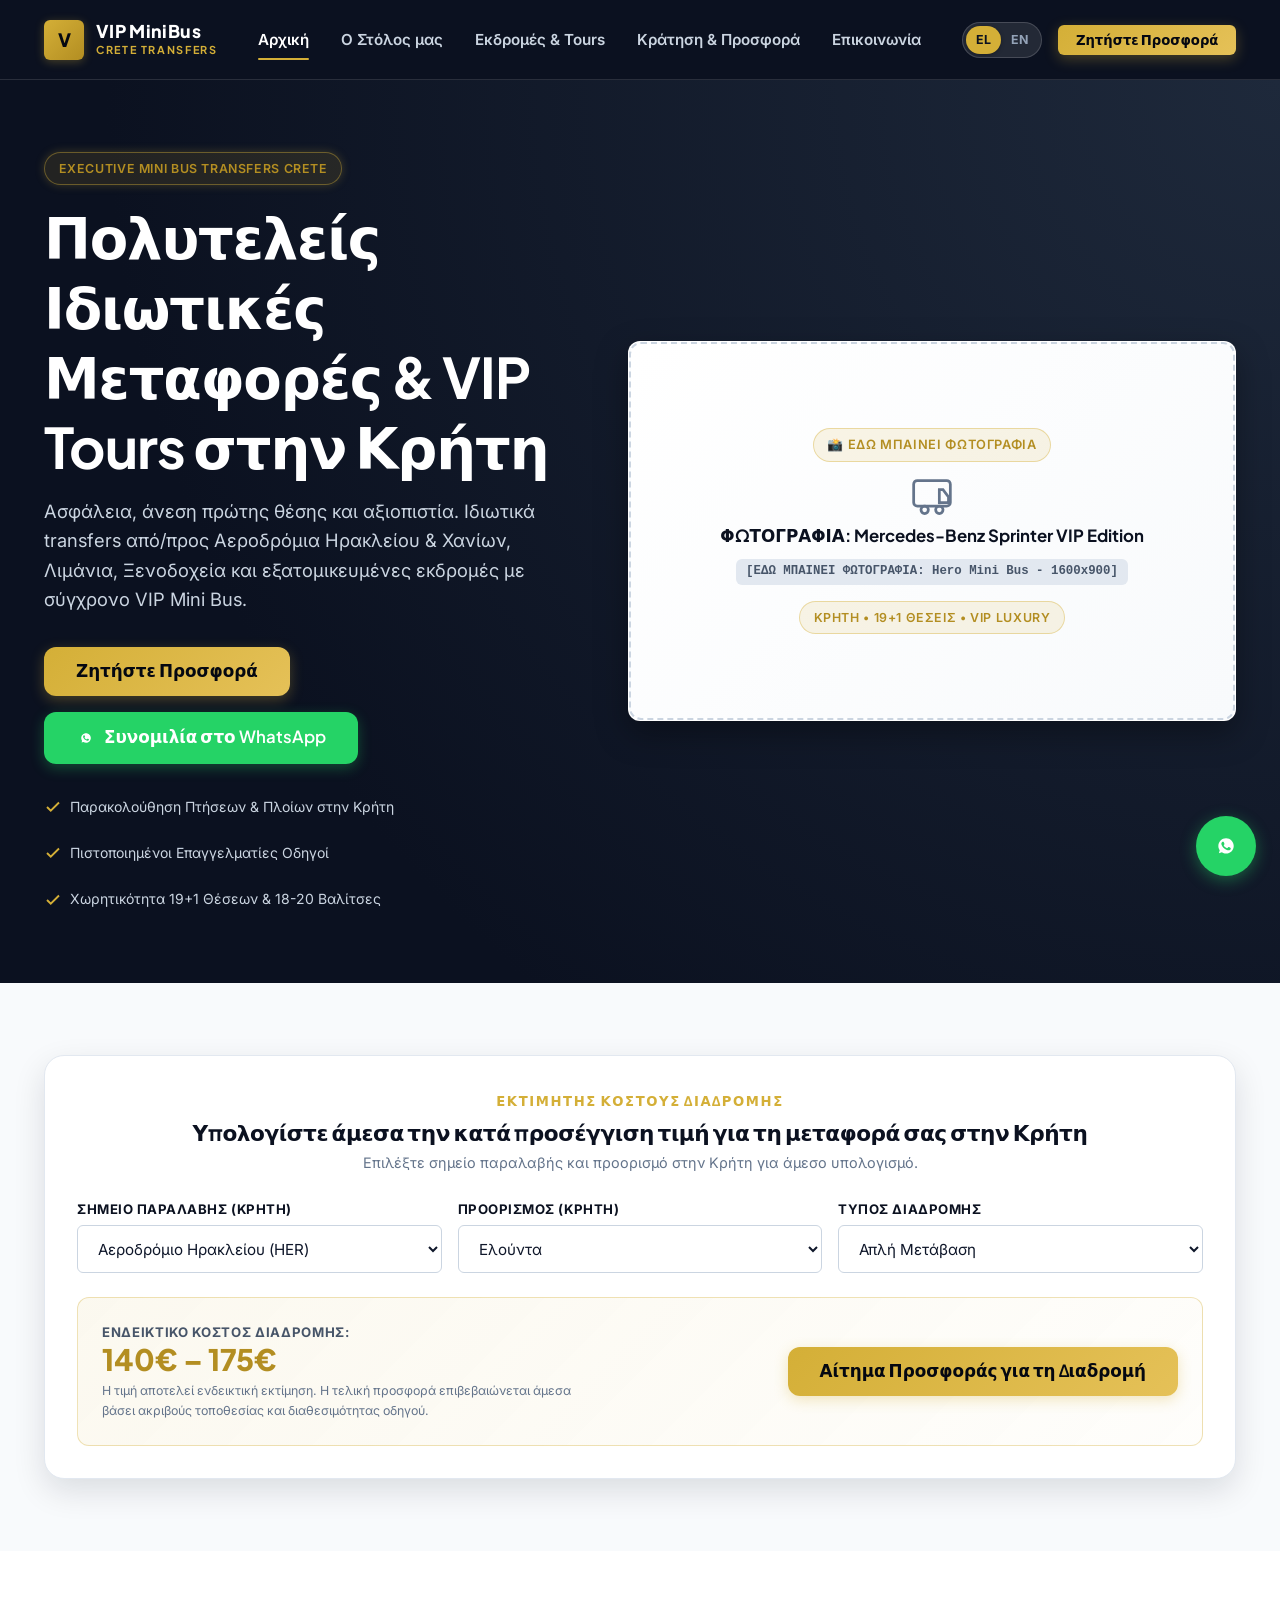
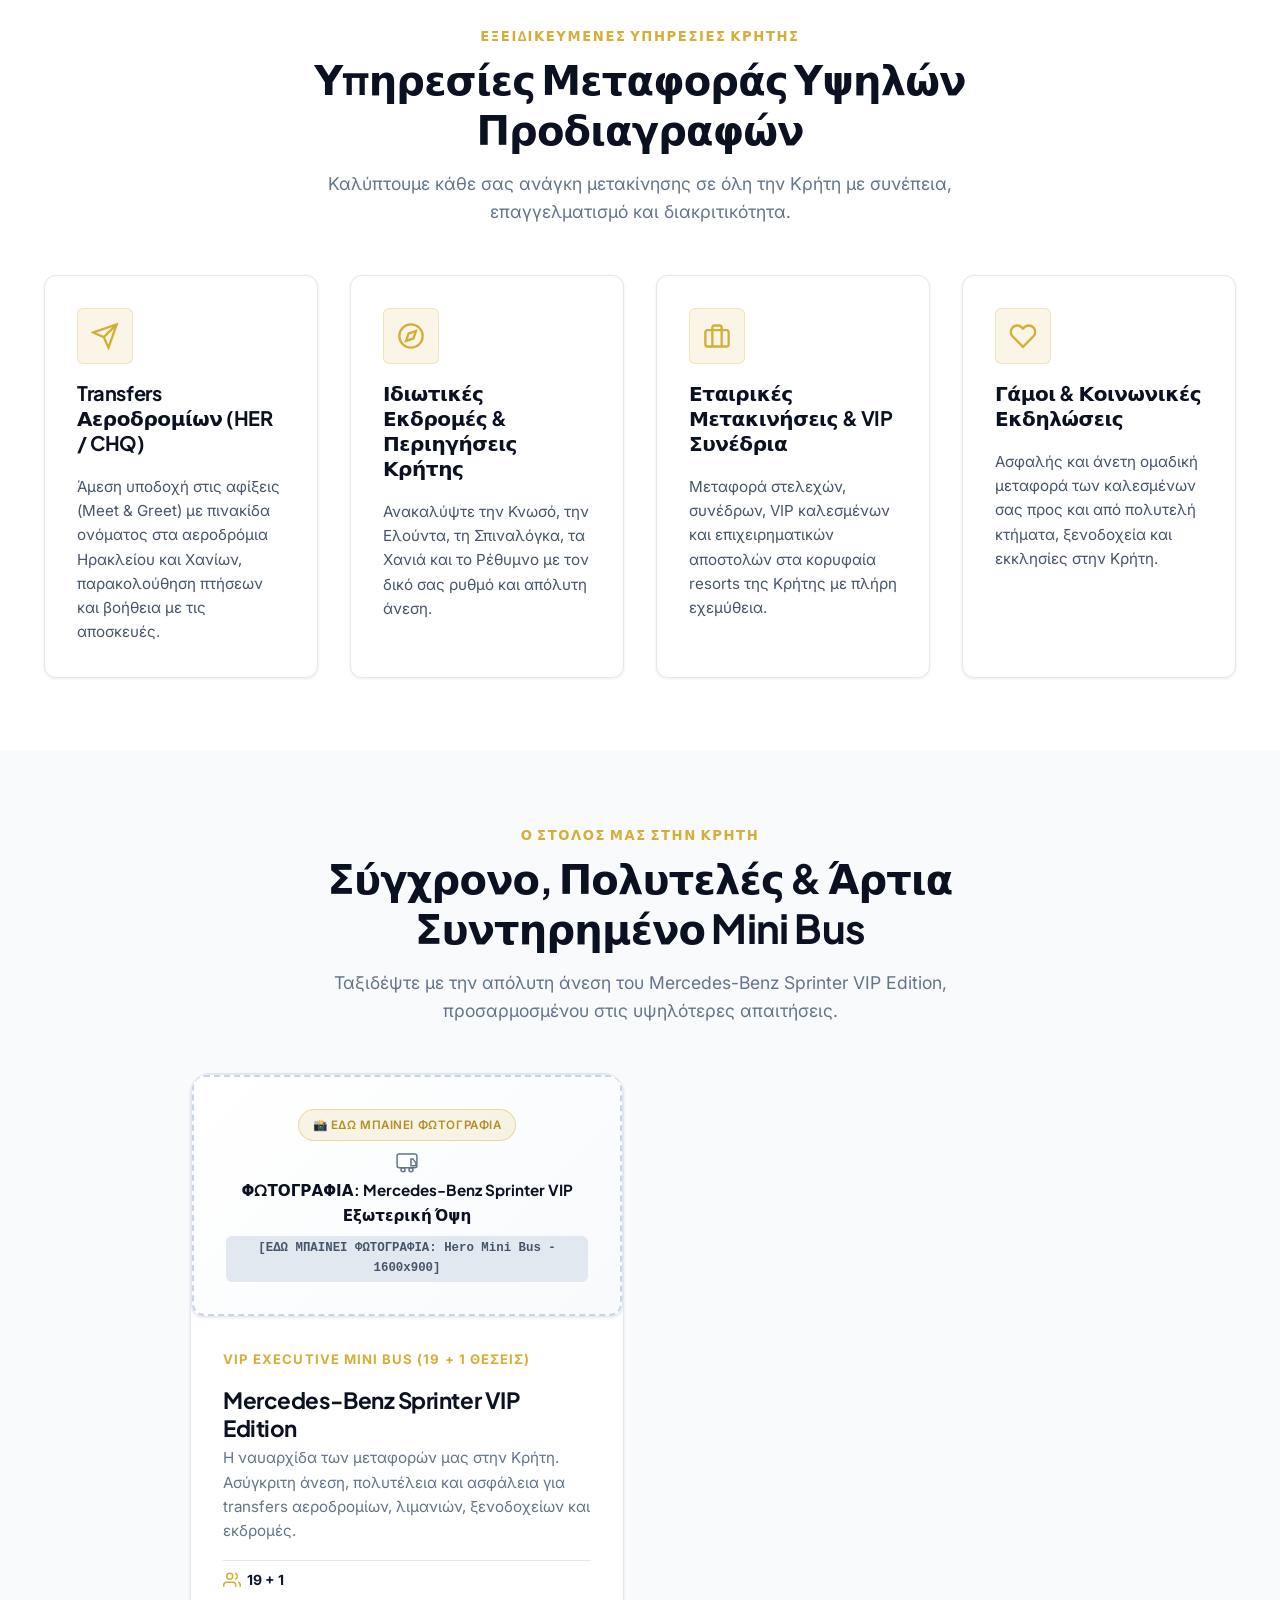
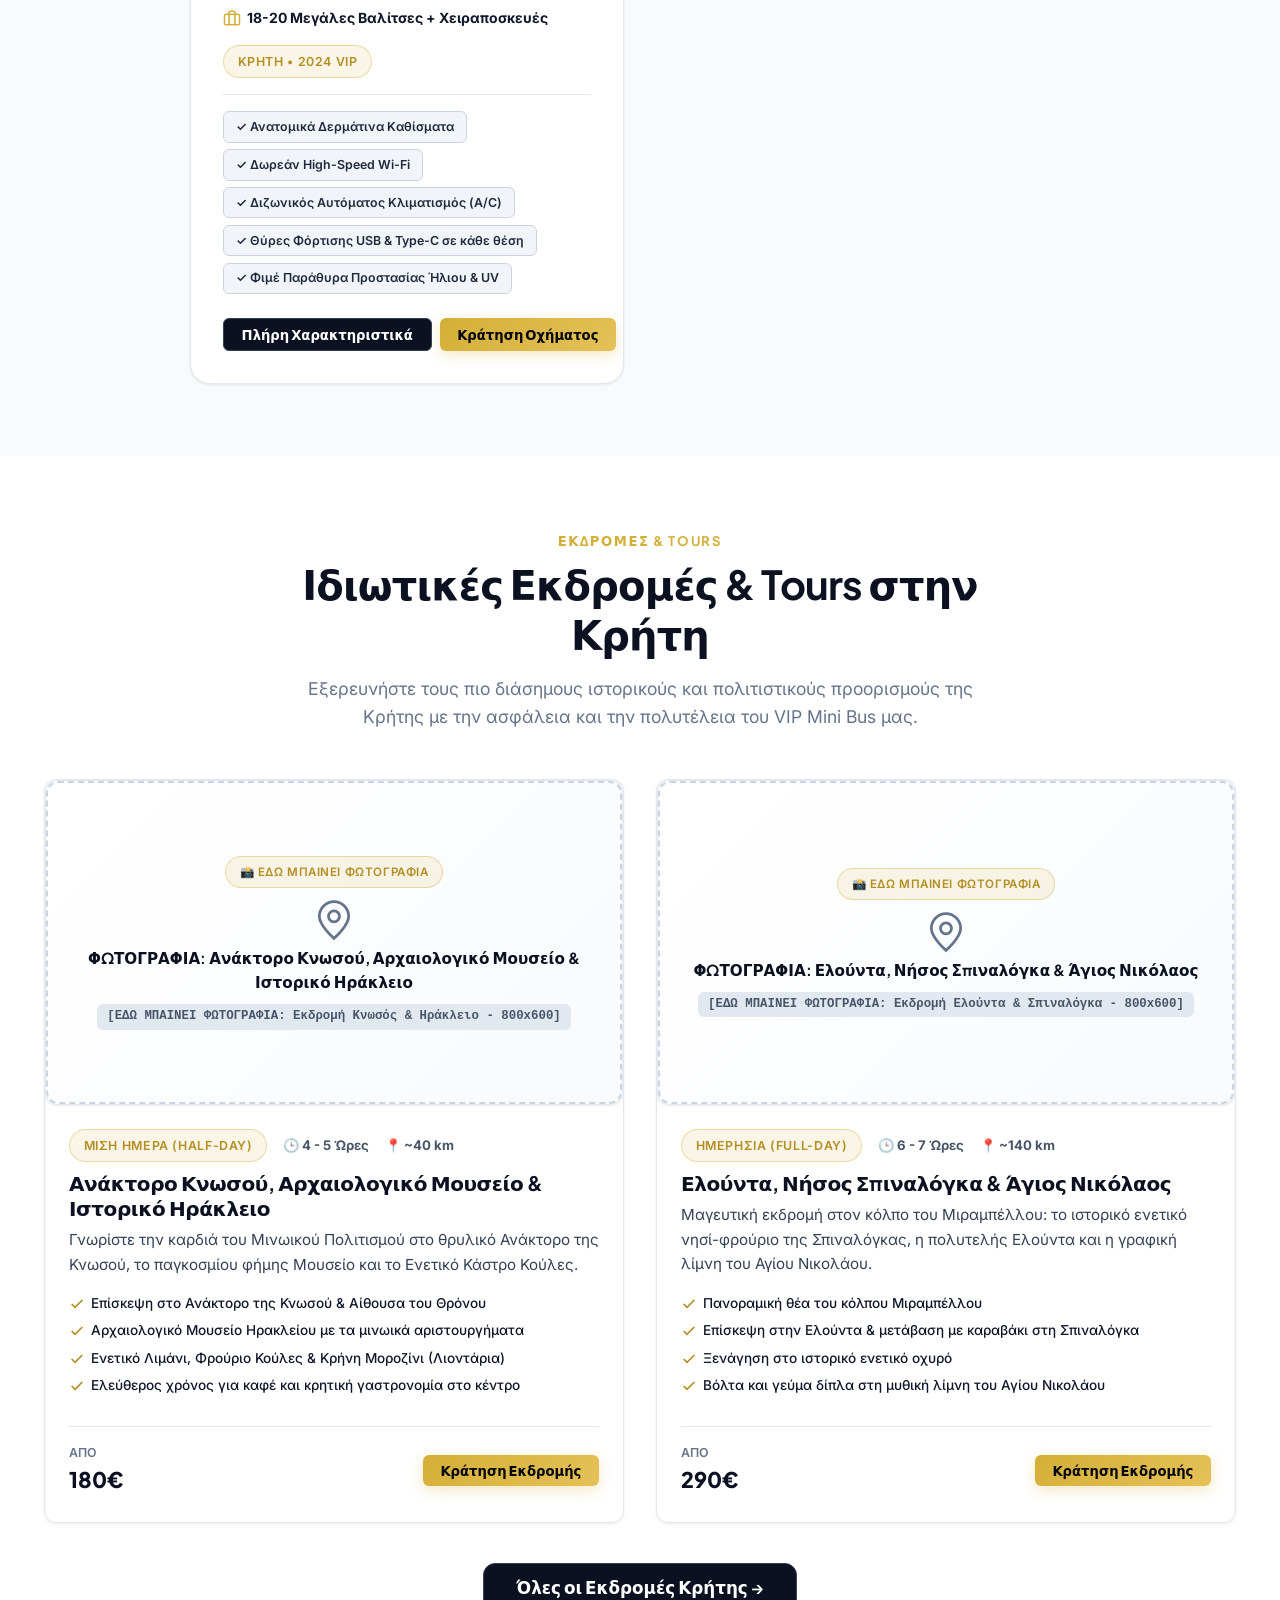
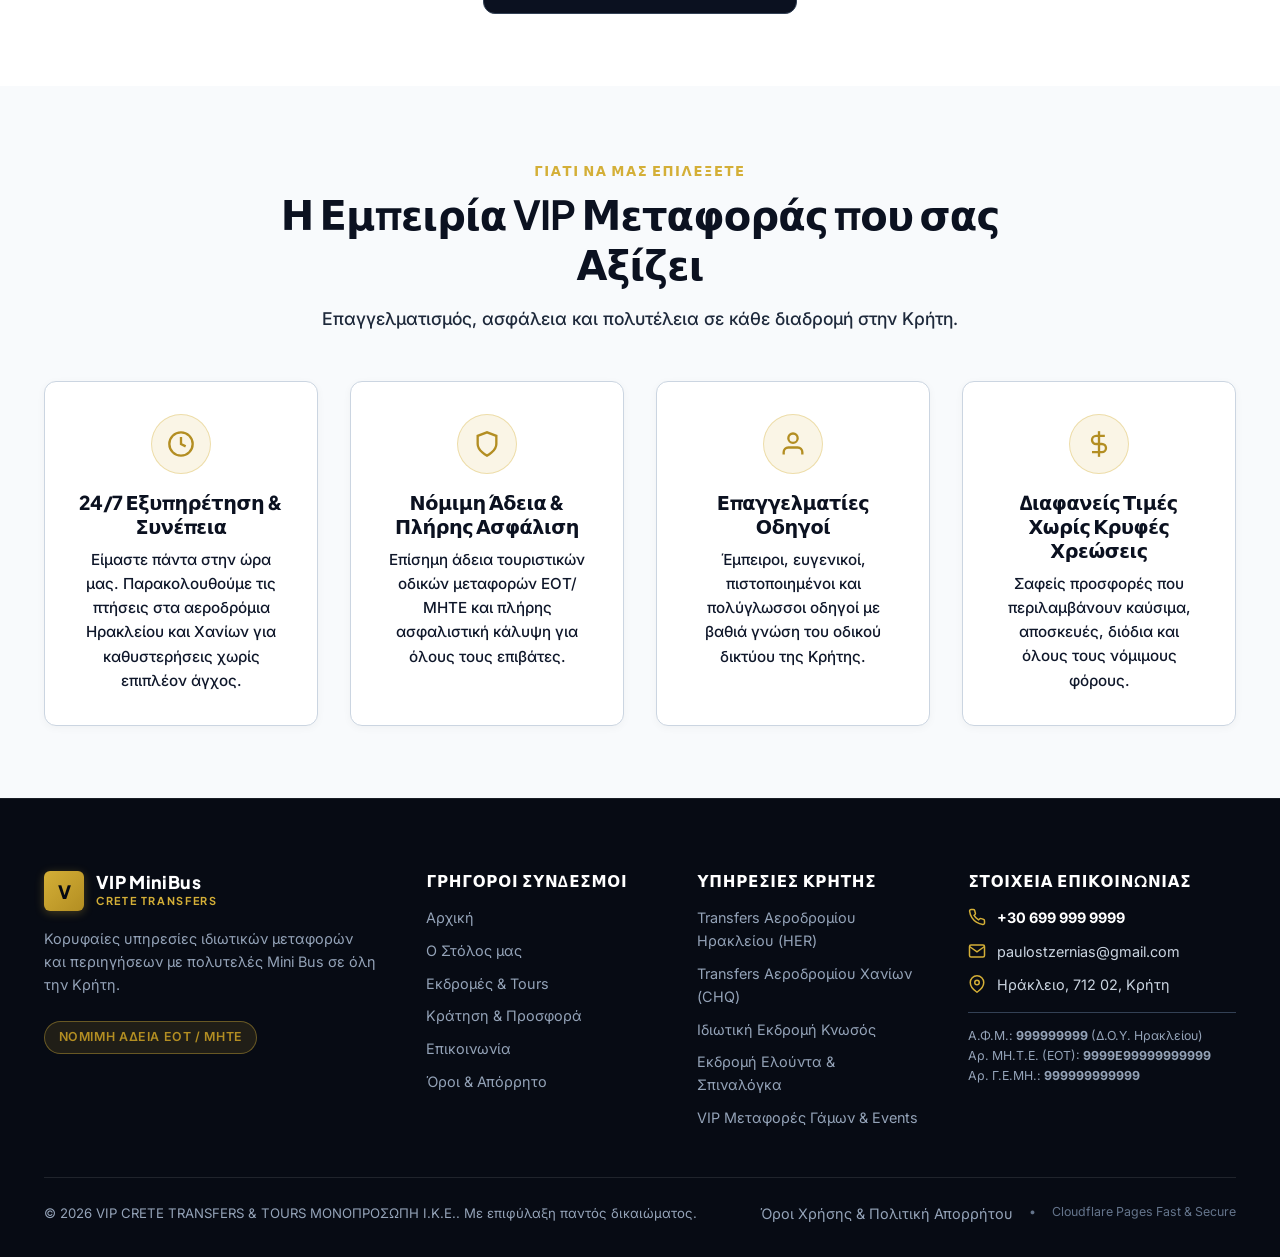
==== index.html @ 1dee74d7 "First commit" ====
<!DOCTYPE html>
<html lang="el">
<head>
  <meta charset="UTF-8">
  <meta name="viewport" content="width=device-width, initial-scale=1.0">
  <title>VIP Mini Bus Transfers & Private Tours Crete | Πολυτελείς Μεταφορές Κρήτη</title>
  <meta name="description" content="Κορυφαίες υπηρεσίες VIP ιδιωτικών μεταφορών και εκδρομών με Mini Bus 19+1 θέσεων στην Κρήτη (Ηράκλειο, Χανιά, Ρέθυμνο, Ελούντα). 24/7 εξυπηρέτηση, άδεια ΕΟΤ/ΜΗΤΕ.">
  
  <!-- Google Fonts: Plus Jakarta Sans & Inter (display=optional eliminates font-swap jitter) -->
  <link rel="preconnect" href="https://fonts.googleapis.com">
  <link rel="preconnect" href="https://fonts.gstatic.com" crossorigin>
  <link href="https://fonts.googleapis.com/css2?family=Inter:wght@400;500;600;700&family=Plus+Jakarta+Sans:wght@600;700;800&display=optional" rel="stylesheet">
  
  <!-- Stylesheets -->
  <link rel="stylesheet" href="css/variables.css">
  <link rel="stylesheet" href="css/base.css">
  <link rel="stylesheet" href="css/components.css">
  <link rel="stylesheet" href="css/animations.css">
</head>
<body>

  <!-- =========================================================================
       1. SOLID EXECUTIVE HEADER / NAVBAR (Zero Flicker)
       ========================================================================= -->
  <header class="site-header">
    <div class="container">
      <div class="nav-container">
        <!-- Logo -->
        <a href="index.html" class="brand-logo" aria-label="VIP Mini Bus Transfers Crete">
          <div class="brand-logo-icon">V</div>
          <div class="brand-logo-text">
            <span class="brand-title">VIP MiniBus</span>
            <span class="brand-subtitle">Crete Transfers</span>
          </div>
        </a>

        <!-- Desktop Navigation -->
        <nav class="nav-menu" aria-label="Main Navigation">
          <a href="index.html" class="nav-link active" data-i18n="navHome">Αρχική</a>
          <a href="fleet.html" class="nav-link" data-i18n="navFleet">Ο Στόλος μας</a>
          <a href="tours.html" class="nav-link" data-i18n="navTours">Εκδρομές & Tours</a>
          <a href="booking.html" class="nav-link" data-i18n="navBooking">Κράτηση & Προσφορά</a>
          <a href="contact.html" class="nav-link" data-i18n="navContact">Επικοινωνία</a>
        </nav>

        <!-- Right Side Actions: Lang Switcher & CTA Button -->
        <div class="nav-actions">
          <div class="lang-switcher" aria-label="Language selector">
            <button type="button" class="lang-btn active" data-lang="el">EL</button>
            <button type="button" class="lang-btn" data-lang="en">EN</button>
          </div>
          <a href="booking.html" class="btn btn-primary btn-sm btn-quote-header" data-i18n="btnGetQuote">Ζητήστε Προσφορά</a>
          
          <!-- Mobile Hamburger Toggle -->
          <button class="mobile-toggle" aria-label="Toggle navigation menu">
            <span></span>
            <span></span>
            <span></span>
          </button>
        </div>
      </div>
    </div>
  </header>

  <!-- =========================================================================
       2. HERO SECTION - CRETE
       ========================================================================= -->
  <section class="hero-section">
    <div class="container">
      <div class="hero-grid">
        <!-- Left Content -->
        <div class="hero-content reveal">
          <div class="hero-badge-wrap">
            <span class="badge badge-gold badge-gold-pulse" data-i18n="heroBadge">Executive Mini Bus Transfers Crete</span>
          </div>
          <h1 class="hero-title" data-i18n="heroTitle">
            Πολυτελείς Ιδιωτικές Μεταφορές & VIP Tours στην Κρήτη
          </h1>
          <p class="hero-subtitle" data-i18n="heroSubtitle">
            Ασφάλεια, άνεση πρώτης θέσης και αξιοπιστία. Ιδιωτικά transfers από/προς Αεροδρόμια Ηρακλείου & Χανίων, Λιμάνια, Ξενοδοχεία και εξατομικευμένες εκδρομές με σύγχρονο VIP Mini Bus.
          </p>

          <div class="hero-actions">
            <a href="booking.html" class="btn btn-primary btn-lg" data-i18n="btnGetQuote">
              Ζητήστε Προσφορά
            </a>
            <a href="#" class="btn btn-whatsapp btn-lg dyn-whatsapp-link" target="_blank" rel="noopener">
              <svg width="20" height="20" viewBox="0 0 24 24" fill="currentColor">
                <path d="M12.031 6.172c-3.181 0-5.767 2.586-5.768 5.766-.001 1.298.38 2.27 1.019 3.287l-.582 2.128 2.182-.573c.978.58 1.911.928 3.145.929 3.178 0 5.767-2.587 5.768-5.766.001-3.187-2.575-5.77-5.764-5.771zm3.392 8.244c-.144.405-.837.774-1.17.824-.299.045-.677.063-1.092-.069-.252-.08-.575-.187-.988-.365-1.739-.751-2.874-2.502-2.961-2.617-.087-.116-.708-.94-.708-1.793s.448-1.273.607-1.446c.159-.173.346-.217.462-.217l.332.006c.106.005.249-.04.39.298.144.347.491 1.2.534 1.287.043.087.072.188.014.304-.058.116-.087.188-.173.289l-.26.304c-.087.086-.177.18-.076.354.101.174.449.741.964 1.201.662.591 1.221.774 1.394.86.174.086.275.072.376-.044.101-.116.433-.506.549-.68.116-.173.231-.145.39-.087s1.011.477 1.184.564.289.13.332.202c.043.073.043.419-.101.824z"/>
              </svg>
              <span data-i18n="btnWhatsAppDirect">Συνομιλία στο WhatsApp</span>
            </a>
          </div>

          <!-- Trust Badges Under Hero -->
          <div class="hero-features">
            <div class="hero-feature-item">
              <svg class="hero-feature-icon" viewBox="0 0 24 24" fill="none" stroke="currentColor" stroke-width="2.5"><polyline points="20 6 9 17 4 12"></polyline></svg>
              <span data-i18n="heroFeature1">Παρακολούθηση Πτήσεων & Πλοίων στην Κρήτη</span>
            </div>
            <div class="hero-feature-item">
              <svg class="hero-feature-icon" viewBox="0 0 24 24" fill="none" stroke="currentColor" stroke-width="2.5"><polyline points="20 6 9 17 4 12"></polyline></svg>
              <span data-i18n="heroFeature2">Πιστοποιημένοι Επαγγελματίες Οδηγοί</span>
            </div>
            <div class="hero-feature-item">
              <svg class="hero-feature-icon" viewBox="0 0 24 24" fill="none" stroke="currentColor" stroke-width="2.5"><polyline points="20 6 9 17 4 12"></polyline></svg>
              <span data-i18n="heroFeature3">Χωρητικότητα 19+1 Θέσεων & 18-20 Βαλίτσες</span>
            </div>
          </div>
        </div>

        <!-- Right White Image Placeholder Frame (Explicit Photo Tag) -->
        <div class="hero-image-wrap reveal delay-100">
          <div class="image-frame image-frame-dark aspect-hero">
            <div class="image-frame-placeholder">
              <div class="badge badge-gold" style="margin-bottom: 0.8rem; font-size: 0.8rem;">
                📸 ΕΔΩ ΜΠΑΙΝΕΙ ΦΩΤΟΓΡΑΦΙΑ
              </div>
              <svg class="placeholder-icon" viewBox="0 0 24 24" fill="none" stroke="currentColor" stroke-width="1.5">
                <rect x="2" y="3" width="20" height="14" rx="2" ry="2"></rect>
                <circle cx="8" cy="19" r="2"></circle>
                <circle cx="16" cy="19" r="2"></circle>
                <path d="M16 8h2l3 4v3h-5V8z"></path>
              </svg>
              <span class="placeholder-label" style="font-size: 1.05rem;">ΦΩΤΟΓΡΑΦΙΑ: Mercedes-Benz Sprinter VIP Edition</span>
              <span class="placeholder-dimensions">[ΕΔΩ ΜΠΑΙΝΕΙ ΦΩΤΟΓΡΑΦΙΑ: Hero Mini Bus - 1600x900]</span>
              <span class="badge badge-gold" style="margin-top: 1rem;">Κρήτη • 19+1 Θέσεις • VIP Luxury</span>
            </div>
          </div>
        </div>
      </div>
    </div>
  </section>

  <!-- =========================================================================
       3. QUICK APPROXIMATE PRICE CALCULATOR (Custom Distance & Pickups)
       ========================================================================= -->
  <section class="section section-light" style="position: relative; z-index: 10;">
    <div class="container">
      <div id="price-calculator" class="calculator-card">
        <div class="calculator-header">
          <span class="section-subtitle" data-i18n="calcTitle">Εκτιμητής Κόστους Διαδρομής</span>
          <h2 class="calculator-title" data-i18n="calcSubtitle">Υπολογίστε άμεσα την κατά προσέγγιση τιμή για τη μεταφορά σας στην Κρήτη</h2>
          <p class="calculator-desc" data-i18n="calcDesc">Επιλέξτε σημείο παραλαβής και προορισμό στην Κρήτη για άμεσο υπολογισμό.</p>
        </div>

        <div class="calc-grid">
          <!-- Pickup Dropdown -->
          <div class="form-group">
            <label for="calc-pickup" class="form-label" data-i18n="calcLabelPickup">Σημείο Παραλαβής (Κρήτη)</label>
            <select id="calc-pickup" class="form-control">
              <!-- Rendered via calculator.js -->
            </select>
          </div>

          <!-- Dropoff Dropdown (Standard Options) -->
          <div class="form-group">
            <label for="calc-dropoff" class="form-label" data-i18n="calcLabelDropoff">Προορισμός (Κρήτη)</label>
            <select id="calc-dropoff" class="form-control">
              <!-- Rendered via calculator.js -->
            </select>
          </div>

          <!-- Trip Type -->
          <div class="form-group">
            <label for="calc-trip-type" class="form-label" data-i18n="calcLabelTripType">Τύπος Διαδρομής</label>
            <select id="calc-trip-type" class="form-control">
              <option value="oneway" data-i18n="calcOptionOneWay">Απλή Μετάβαση</option>
              <option value="roundtrip" data-i18n="calcOptionRoundTrip">Μετ' Επιστροφής (-10%)</option>
            </select>
          </div>
        </div>

        <!-- Calculator Result & CTA -->
        <div class="calculator-result-box">
          <div class="calc-price-wrap">
            <span class="calc-price-label" data-i18n="calcEstimatedPrice">Ενδεικτικό Κόστος Διαδρομής:</span>
            <div id="calc-price-output" class="calc-price-value">--€ – --€</div>
            <p class="calc-price-disclaimer" data-i18n="calcDisclaimer">
              Η τιμή αποτελεί ενδεικτική εκτίμηση. Η τελική προσφορά επιβεβαιώνεται άμεσα βάσει ακριβούς τοποθεσίας και διαθεσιμότητας οδηγού.
            </p>
          </div>
          <div>
            <button type="button" id="calc-btn-book" class="btn btn-primary btn-lg" data-i18n="btnRequestQuoteForTrip">
              Αίτημα Προσφοράς για τη Διαδρομή
            </button>
          </div>
        </div>
      </div>
    </div>
  </section>

  <!-- =========================================================================
       4. CORE SERVICES SECTION - CRETE
       ========================================================================= -->
  <section class="section section-white">
    <div class="container">
      <div class="section-header text-center reveal">
        <span class="section-subtitle" data-i18n="servicesSub">Εξειδικευμένες Υπηρεσίες Κρήτης</span>
        <h2 class="section-title text-black" data-i18n="servicesTitle">Υπηρεσίες Μεταφοράς Υψηλών Προδιαγραφών</h2>
        <p class="section-description" data-i18n="servicesDesc">
          Καλύπτουμε κάθε σας ανάγκη μετακίνησης σε όλη την Κρήτη με συνέπεια, επαγγελματισμό και διακριτικότητα.
        </p>
      </div>

      <div class="grid grid-4">
        <!-- Service 1 -->
        <div class="card service-card reveal delay-100">
          <div class="service-icon-wrap">
            <svg viewBox="0 0 24 24" fill="none" stroke="currentColor" stroke-width="2">
              <path d="M22 2L11 13"></path>
              <polygon points="22 2 15 22 11 13 2 9 22 2"></polygon>
            </svg>
          </div>
          <h3 class="service-title" data-i18n="service1Title">Transfers Αεροδρομίων (HER / CHQ)</h3>
          <p class="service-desc" data-i18n="service1Desc">
            Άμεση υποδοχή στις αφίξεις (Meet & Greet) με πινακίδα ονόματος στα αεροδρόμια Ηρακλείου και Χανίων, παρακολούθηση πτήσεων και βοήθεια με τις αποσκευές.
          </p>
        </div>

        <!-- Service 2 -->
        <div class="card service-card reveal delay-200">
          <div class="service-icon-wrap">
            <svg viewBox="0 0 24 24" fill="none" stroke="currentColor" stroke-width="2">
              <circle cx="12" cy="12" r="10"></circle>
              <polygon points="16.24 7.76 14.12 14.12 7.76 16.24 9.88 9.88 16.24 7.76"></polygon>
            </svg>
          </div>
          <h3 class="service-title" data-i18n="service2Title">Ιδιωτικές Εκδρομές & Περιηγήσεις Κρήτης</h3>
          <p class="service-desc" data-i18n="service2Desc">
            Ανακαλύψτε την Κνωσό, την Ελούντα, τη Σπιναλόγκα, τα Χανιά και το Ρέθυμνο με τον δικό σας ρυθμό και απόλυτη άνεση.
          </p>
        </div>

        <!-- Service 3 -->
        <div class="card service-card reveal delay-300">
          <div class="service-icon-wrap">
            <svg viewBox="0 0 24 24" fill="none" stroke="currentColor" stroke-width="2">
              <rect x="2" y="7" width="20" height="14" rx="2" ry="2"></rect>
              <path d="M16 21V5a2 2 0 0 0-2-2h-4a2 2 0 0 0-2 2v16"></path>
            </svg>
          </div>
          <h3 class="service-title" data-i18n="service3Title">Εταιρικές Μετακινήσεις & VIP Συνέδρια</h3>
          <p class="service-desc" data-i18n="service3Desc">
            Μεταφορά στελεχών, συνέδρων, VIP καλεσμένων και επιχειρηματικών αποστολών στα κορυφαία resorts της Κρήτης με πλήρη εχεμύθεια.
          </p>
        </div>

        <!-- Service 4 -->
        <div class="card service-card reveal delay-400">
          <div class="service-icon-wrap">
            <svg viewBox="0 0 24 24" fill="none" stroke="currentColor" stroke-width="2">
              <path d="M20.84 4.61a5.5 5.5 0 0 0-7.78 0L12 5.67l-1.06-1.06a5.5 5.5 0 0 0-7.78 7.78l1.06 1.06L12 21.23l7.78-7.78 1.06-1.06a5.5 5.5 0 0 0 0-7.78z"></path>
            </svg>
          </div>
          <h3 class="service-title" data-i18n="service4Title">Γάμοι & Κοινωνικές Εκδηλώσεις</h3>
          <p class="service-desc" data-i18n="service4Desc">
            Ασφαλής και άνετη ομαδική μεταφορά των καλεσμένων σας προς και από πολυτελή κτήματα, ξενοδοχεία και εκκλησίες στην Κρήτη.
          </p>
        </div>
      </div>
    </div>
  </section>

  <!-- =========================================================================
       5. FEATURED FLEET PREVIEW
       ========================================================================= -->
  <section class="section section-light">
    <div class="container">
      <div class="section-header text-center reveal">
        <span class="section-subtitle" data-i18n="fleetSub">Ο Στόλος μας στην Κρήτη</span>
        <h2 class="section-title text-black" data-i18n="fleetTitle">Σύγχρονο, Πολυτελές & Άρτια Συντηρημένο Mini Bus</h2>
        <p class="section-description" data-i18n="fleetDesc">
          Ταξιδέψτε με την απόλυτη άνεση του Mercedes-Benz Sprinter VIP Edition, προσαρμοσμένου στις υψηλότερες απαιτήσεις.
        </p>
      </div>

      <div id="fleet-preview-container" class="grid grid-2" style="max-width: 900px; margin: 0 auto;">
        <div class="fleet-card">
          <div class="image-frame aspect-16-9">
            <div class="image-frame-placeholder">
              <div class="badge badge-gold" style="margin-bottom: 0.6rem; font-size: 0.725rem;">
                📸 ΕΔΩ ΜΠΑΙΝΕΙ ΦΩΤΟΓΡΑΦΙΑ
              </div>
              <svg class="placeholder-icon" viewBox="0 0 24 24" fill="none" stroke="currentColor" stroke-width="1.5">
                <rect x="2" y="3" width="20" height="14" rx="2" ry="2"></rect>
                <circle cx="8" cy="19" r="2"></circle>
                <circle cx="16" cy="19" r="2"></circle>
                <path d="M16 8h2l3 4v3h-5V8z"></path>
              </svg>
              <span class="placeholder-label">ΦΩΤΟΓΡΑΦΙΑ: Mercedes-Benz Sprinter VIP Εξωτερική Όψη</span>
              <span class="placeholder-dimensions">[ΕΔΩ ΜΠΑΙΝΕΙ ΦΩΤΟΓΡΑΦΙΑ: Hero Mini Bus - 1600x900]</span>
            </div>
          </div>
          <div class="fleet-card-body">
            <span class="fleet-card-category">VIP Executive Mini Bus (19 + 1 Θέσεις)</span>
            <h3 class="fleet-card-title">Mercedes-Benz Sprinter VIP Edition</h3>
            <p class="text-muted" style="margin-bottom: 1rem; font-size: 0.95rem;">Η ναυαρχίδα των μεταφορών μας στην Κρήτη. Ασύγκριτη άνεση, πολυτέλεια και ασφάλεια για transfers αεροδρομίων, λιμανιών, ξενοδοχείων και εκδρομές.</p>
            
            <div class="fleet-meta">
              <div class="fleet-meta-item">
                <svg class="fleet-meta-icon" viewBox="0 0 24 24" fill="none" stroke="currentColor" stroke-width="2"><path d="M17 21v-2a4 4 0 0 0-4-4H5a4 4 0 0 0-4 4v2"></path><circle cx="9" cy="7" r="4"></circle><path d="M23 21v-2a4 4 0 0 0-3-3.87"></path><path d="M16 3.13a4 4 0 0 1 0 7.75"></path></svg>
                <span>19 + 1</span>
              </div>
              <div class="fleet-meta-item">
                <svg class="fleet-meta-icon" viewBox="0 0 24 24" fill="none" stroke="currentColor" stroke-width="2"><rect x="2" y="7" width="20" height="14" rx="2" ry="2"></rect><path d="M16 21V5a2 2 0 0 0-2-2h-4a2 2 0 0 0-2 2v16"></path></svg>
                <span>18-20 Μεγάλες Βαλίτσες + Χειραποσκευές</span>
              </div>
              <div class="fleet-meta-item">
                <span class="badge badge-gold">Κρήτη • 2024 VIP</span>
              </div>
            </div>

            <div class="features-list">
              <span class="feature-tag">✓ Ανατομικά Δερμάτινα Καθίσματα</span>
              <span class="feature-tag">✓ Δωρεάν High-Speed Wi-Fi</span>
              <span class="feature-tag">✓ Διζωνικός Αυτόματος Κλιματισμός (A/C)</span>
              <span class="feature-tag">✓ Θύρες Φόρτισης USB & Type-C σε κάθε θέση</span>
              <span class="feature-tag">✓ Φιμέ Παράθυρα Προστασίας Ήλιου & UV</span>
            </div>

            <div class="fleet-card-actions">
              <a href="fleet.html#sprinter-vip-19" class="btn btn-secondary btn-sm" style="flex: 1;">Πλήρη Χαρακτηριστικά</a>
              <a href="booking.html" class="btn btn-primary btn-sm" style="flex: 1;">Κράτηση Οχήματος</a>
            </div>
          </div>
        </div>
      </div>
    </div>
  </section>

  <!-- =========================================================================
       6. CRETE TOURS PREVIEW
       ========================================================================= -->
  <section class="section section-white">
    <div class="container">
      <div class="section-header text-center reveal">
        <span class="section-subtitle" data-i18n="navTours">Εκδρομές & Tours</span>
        <h2 class="section-title text-black" data-i18n="toursPageTitle">Ιδιωτικές Εκδρομές & Tours στην Κρήτη</h2>
        <p class="section-description" data-i18n="toursPageSubtitle">
          Εξερευνήστε τους πιο διάσημους ιστορικούς και πολιτιστικούς προορισμούς της Κρήτης με την ασφάλεια και την πολυτέλεια του VIP Mini Bus μας.
        </p>
      </div>

      <div id="home-tours-preview" class="grid grid-2" style="margin-bottom: 2.5rem;">
        <div class="tour-card card">
          <div class="image-frame aspect-16-9">
            <div class="image-frame-placeholder">
              <div class="badge badge-gold" style="margin-bottom: 0.6rem; font-size: 0.725rem;">
                📸 ΕΔΩ ΜΠΑΙΝΕΙ ΦΩΤΟΓΡΑΦΙΑ
              </div>
              <svg class="placeholder-icon" viewBox="0 0 24 24" fill="none" stroke="currentColor" stroke-width="1.5">
                <path d="M12 2a8 8 0 0 0-8 8c0 5.25 8 12 8 12s8-6.75 8-12a8 8 0 0 0-8-8z"></path>
                <circle cx="12" cy="10" r="3"></circle>
              </svg>
              <span class="placeholder-label">ΦΩΤΟΓΡΑΦΙΑ: Ανάκτορο Κνωσού, Αρχαιολογικό Μουσείο & Ιστορικό Ηράκλειο</span>
              <span class="placeholder-dimensions">[ΕΔΩ ΜΠΑΙΝΕΙ ΦΩΤΟΓΡΑΦΙΑ: Εκδρομή Κνωσός & Ηράκλειο - 800x600]</span>
            </div>
          </div>
          <div class="tour-card-body">
            <div class="tour-meta">
              <span class="badge badge-gold">Μισή Ημέρα (Half-Day)</span>
              <span>🕒 4 - 5 Ώρες</span>
              <span>📍 ~40 km</span>
            </div>
            <h3 class="tour-title">Ανάκτορο Κνωσού, Αρχαιολογικό Μουσείο & Ιστορικό Ηράκλειο</h3>
            <p class="tour-desc">Γνωρίστε την καρδιά του Μινωικού Πολιτισμού στο θρυλικό Ανάκτορο της Κνωσού, το παγκοσμίου φήμης Μουσείο και το Ενετικό Κάστρο Κούλες.</p>
            <ul class="tour-highlights">
              <li class="tour-highlight-item"><svg class="tour-highlight-icon" viewBox="0 0 24 24" fill="none" stroke="currentColor" stroke-width="2.5"><polyline points="20 6 9 17 4 12"></polyline></svg><span>Επίσκεψη στο Ανάκτορο της Κνωσού & Αίθουσα του Θρόνου</span></li>
              <li class="tour-highlight-item"><svg class="tour-highlight-icon" viewBox="0 0 24 24" fill="none" stroke="currentColor" stroke-width="2.5"><polyline points="20 6 9 17 4 12"></polyline></svg><span>Αρχαιολογικό Μουσείο Ηρακλείου με τα μινωικά αριστουργήματα</span></li>
              <li class="tour-highlight-item"><svg class="tour-highlight-icon" viewBox="0 0 24 24" fill="none" stroke="currentColor" stroke-width="2.5"><polyline points="20 6 9 17 4 12"></polyline></svg><span>Ενετικό Λιμάνι, Φρούριο Κούλες & Κρήνη Μοροζίνι (Λιοντάρια)</span></li>
              <li class="tour-highlight-item"><svg class="tour-highlight-icon" viewBox="0 0 24 24" fill="none" stroke="currentColor" stroke-width="2.5"><polyline points="20 6 9 17 4 12"></polyline></svg><span>Ελεύθερος χρόνος για καφέ και κρητική γαστρονομία στο κέντρο</span></li>
            </ul>
            <div class="tour-footer">
              <div>
                <div class="tour-price-from">Από</div>
                <div class="tour-price-val">180€</div>
              </div>
              <a href="booking.html?tour=tour-knossos-heraklion&title=%CE%91%CE%BD%CE%AC%CE%BA%CF%84%CE%BF%CF%81%CE%BF%20%CE%9A%CE%BD%CF%89%CF%83%CE%BF%CF%8D" class="btn btn-primary btn-sm">Κράτηση Εκδρομής</a>
            </div>
          </div>
        </div>

        <div class="tour-card card">
          <div class="image-frame aspect-16-9">
            <div class="image-frame-placeholder">
              <div class="badge badge-gold" style="margin-bottom: 0.6rem; font-size: 0.725rem;">
                📸 ΕΔΩ ΜΠΑΙΝΕΙ ΦΩΤΟΓΡΑΦΙΑ
              </div>
              <svg class="placeholder-icon" viewBox="0 0 24 24" fill="none" stroke="currentColor" stroke-width="1.5">
                <path d="M12 2a8 8 0 0 0-8 8c0 5.25 8 12 8 12s8-6.75 8-12a8 8 0 0 0-8-8z"></path>
                <circle cx="12" cy="10" r="3"></circle>
              </svg>
              <span class="placeholder-label">ΦΩΤΟΓΡΑΦΙΑ: Ελούντα, Νήσος Σπιναλόγκα & Άγιος Νικόλαος</span>
              <span class="placeholder-dimensions">[ΕΔΩ ΜΠΑΙΝΕΙ ΦΩΤΟΓΡΑΦΙΑ: Εκδρομή Ελούντα & Σπιναλόγκα - 800x600]</span>
            </div>
          </div>
          <div class="tour-card-body">
            <div class="tour-meta">
              <span class="badge badge-gold">Ημερήσια (Full-Day)</span>
              <span>🕒 6 - 7 Ώρες</span>
              <span>📍 ~140 km</span>
            </div>
            <h3 class="tour-title">Ελούντα, Νήσος Σπιναλόγκα & Άγιος Νικόλαος</h3>
            <p class="tour-desc">Μαγευτική εκδρομή στον κόλπο του Μιραμπέλλου: το ιστορικό ενετικό νησί-φρούριο της Σπιναλόγκας, η πολυτελής Ελούντα και η γραφική λίμνη του Αγίου Νικολάου.</p>
            <ul class="tour-highlights">
              <li class="tour-highlight-item"><svg class="tour-highlight-icon" viewBox="0 0 24 24" fill="none" stroke="currentColor" stroke-width="2.5"><polyline points="20 6 9 17 4 12"></polyline></svg><span>Πανοραμική θέα του κόλπου Μιραμπέλλου</span></li>
              <li class="tour-highlight-item"><svg class="tour-highlight-icon" viewBox="0 0 24 24" fill="none" stroke="currentColor" stroke-width="2.5"><polyline points="20 6 9 17 4 12"></polyline></svg><span>Επίσκεψη στην Ελούντα & μετάβαση με καραβάκι στη Σπιναλόγκα</span></li>
              <li class="tour-highlight-item"><svg class="tour-highlight-icon" viewBox="0 0 24 24" fill="none" stroke="currentColor" stroke-width="2.5"><polyline points="20 6 9 17 4 12"></polyline></svg><span>Ξενάγηση στο ιστορικό ενετικό οχυρό</span></li>
              <li class="tour-highlight-item"><svg class="tour-highlight-icon" viewBox="0 0 24 24" fill="none" stroke="currentColor" stroke-width="2.5"><polyline points="20 6 9 17 4 12"></polyline></svg><span>Βόλτα και γεύμα δίπλα στη μυθική λίμνη του Αγίου Νικολάου</span></li>
            </ul>
            <div class="tour-footer">
              <div>
                <div class="tour-price-from">Από</div>
                <div class="tour-price-val">290€</div>
              </div>
              <a href="booking.html?tour=tour-elounda-spinalonga&title=%CE%95%CE%BB%CE%BF%CF%8D%CE%BD%CF%84%CE%B1%2C%20%CE%A3%CF%80%CE%B9%CE%BD%CE%B1%CE%BB%CF%8C%CE%B3%CE%BA%CE%B1" class="btn btn-primary btn-sm">Κράτηση Εκδρομής</a>
            </div>
          </div>
        </div>
      </div>

      <div class="text-center reveal">
        <a href="tours.html" class="btn btn-secondary btn-lg" data-i18n="btnExploreTours">
          Όλες οι Εκδρομές Κρήτης →
        </a>
      </div>
    </div>
  </section>

  <!-- =========================================================================
       7. WHY CHOOSE US / TRUST INDICATORS (HIGH-CONTRAST BLACK TEXT)
       ========================================================================= -->
  <section class="section section-light">
    <div class="container">
      <div class="section-header text-center reveal">
        <span class="section-subtitle" data-i18n="whySub">Γιατί να μας Επιλέξετε</span>
        <h2 class="section-title text-black" data-i18n="whyTitle">Η Εμπειρία VIP Μεταφοράς που σας Αξίζει</h2>
        <p class="section-description section-description-black">Επαγγελματισμός, ασφάλεια και πολυτέλεια σε κάθε διαδρομή στην Κρήτη.</p>
      </div>

      <div class="grid grid-4">
        <!-- Trust 1 -->
        <div class="trust-card reveal delay-100">
          <div class="trust-icon-box">
            <svg width="28" height="28" viewBox="0 0 24 24" fill="none" stroke="currentColor" stroke-width="2">
              <circle cx="12" cy="12" r="10"></circle>
              <polyline points="12 6 12 12 16 14"></polyline>
            </svg>
          </div>
          <h3 class="trust-title" data-i18n="why1Title">24/7 Εξυπηρέτηση & Συνέπεια</h3>
          <p class="trust-desc" data-i18n="why1Desc">Είμαστε πάντα στην ώρα μας. Παρακολουθούμε τις πτήσεις στα αεροδρόμια Ηρακλείου και Χανίων για καθυστερήσεις χωρίς επιπλέον άγχος.</p>
        </div>

        <!-- Trust 2 -->
        <div class="trust-card reveal delay-200">
          <div class="trust-icon-box">
            <svg width="28" height="28" viewBox="0 0 24 24" fill="none" stroke="currentColor" stroke-width="2">
              <path d="M12 22s8-4 8-10V5l-8-3-8 3v7c0 6 8 10 8 10z"></path>
            </svg>
          </div>
          <h3 class="trust-title" data-i18n="why2Title">Νόμιμη Άδεια & Πλήρης Ασφάλιση</h3>
          <p class="trust-desc" data-i18n="why2Desc">Επίσημη άδεια τουριστικών οδικών μεταφορών ΕΟΤ/ΜΗΤΕ και πλήρης ασφαλιστική κάλυψη για όλους τους επιβάτες.</p>
        </div>

        <!-- Trust 3 -->
        <div class="trust-card reveal delay-300">
          <div class="trust-icon-box">
            <svg width="28" height="28" viewBox="0 0 24 24" fill="none" stroke="currentColor" stroke-width="2">
              <path d="M20 21v-2a4 4 0 0 0-4-4H8a4 4 0 0 0-4 4v2"></path>
              <circle cx="12" cy="7" r="4"></circle>
            </svg>
          </div>
          <h3 class="trust-title" data-i18n="why3Title">Επαγγελματίες Οδηγοί</h3>
          <p class="trust-desc" data-i18n="why3Desc">Έμπειροι, ευγενικοί, πιστοποιημένοι και πολύγλωσσοι οδηγοί με βαθιά γνώση του οδικού δικτύου της Κρήτης.</p>
        </div>

        <!-- Trust 4 -->
        <div class="trust-card reveal delay-400">
          <div class="trust-icon-box">
            <svg width="28" height="28" viewBox="0 0 24 24" fill="none" stroke="currentColor" stroke-width="2">
              <line x1="12" y1="1" x2="12" y2="23"></line>
              <path d="M17 5H9.5a3.5 3.5 0 0 0 0 7h5a3.5 3.5 0 0 1 0 7H6"></path>
            </svg>
          </div>
          <h3 class="trust-title" data-i18n="why4Title">Διαφανείς Τιμές Χωρίς Κρυφές Χρεώσεις</h3>
          <p class="trust-desc" data-i18n="why4Desc">Σαφείς προσφορές που περιλαμβάνουν καύσιμα, αποσκευές, διόδια και όλους τους νόμιμους φόρους.</p>
        </div>
      </div>
    </div>
  </section>

  <!-- =========================================================================
       8. FOOTER - CRETE DATA (9999999)
       ========================================================================= -->
  <footer class="site-footer">
    <div class="container">
      <div class="footer-grid">
        <!-- Brand Info -->
        <div>
          <div class="brand-logo" style="margin-bottom: 1rem;">
            <div class="brand-logo-icon">V</div>
            <div class="brand-logo-text">
              <span class="brand-title">VIP MiniBus</span>
              <span class="brand-subtitle">Crete Transfers</span>
            </div>
          </div>
          <p style="font-size: 0.9rem; line-height: 1.6; margin-bottom: 1.5rem;" data-i18n="footerAbout">
            Κορυφαίες υπηρεσίες ιδιωτικών μεταφορών και περιηγήσεων με πολυτελές Mini Bus σε όλη την Κρήτη.
          </p>
          <span class="badge badge-gold" data-i18n="badgeLicensed">Νόμιμη Άδεια ΕΟΤ / ΜΗΤΕ</span>
        </div>

        <!-- Quick Links -->
        <div>
          <h4 class="footer-col-title" data-i18n="footerQuickLinks">Γρήγοροι Σύνδεσμοι</h4>
          <div class="footer-links">
            <a href="index.html" class="footer-link" data-i18n="navHome">Αρχική</a>
            <a href="fleet.html" class="footer-link" data-i18n="navFleet">Ο Στόλος μας</a>
            <a href="tours.html" class="footer-link" data-i18n="navTours">Εκδρομές & Tours</a>
            <a href="booking.html" class="footer-link" data-i18n="navBooking">Κράτηση & Προσφορά</a>
            <a href="contact.html" class="footer-link" data-i18n="navContact">Επικοινωνία</a>
            <a href="privacy.html" class="footer-link" data-i18n="navPrivacy">Όροι & Απόρρητο</a>
          </div>
        </div>

        <!-- Crete Services -->
        <div>
          <h4 class="footer-col-title" data-i18n="footerServices">Υπηρεσίες Κρήτης</h4>
          <div class="footer-links">
            <span class="footer-link">Transfers Αεροδρομίου Ηρακλείου (HER)</span>
            <span class="footer-link">Transfers Αεροδρομίου Χανίων (CHQ)</span>
            <span class="footer-link">Ιδιωτική Εκδρομή Κνωσός</span>
            <span class="footer-link">Εκδρομή Ελούντα & Σπιναλόγκα</span>
            <span class="footer-link">VIP Μεταφορές Γάμων & Events</span>
          </div>
        </div>

        <!-- Contact & Legal Data (Crete & 9999999) -->
        <div>
          <h4 class="footer-col-title" data-i18n="footerContactTitle">Στοιχεία Επικοινωνίας</h4>
          <div class="footer-contact-item">
            <svg class="footer-contact-icon" viewBox="0 0 24 24" fill="none" stroke="currentColor" stroke-width="2"><path d="M22 16.92v3a2 2 0 0 1-2.18 2 19.79 19.79 0 0 1-8.63-3.07 19.5 19.5 0 0 1-6-6 19.79 19.79 0 0 1-3.07-8.67A2 2 0 0 1 4.11 2h3a2 2 0 0 1 2 1.72 12.84 12.84 0 0 0 .7 2.81 2 2 0 0 1-.45 2.11L8.09 9.91a16 16 0 0 0 6 6l1.27-1.27a2 2 0 0 1 2.11-.45 12.84 12.84 0 0 0 2.81.7A2 2 0 0 1 22 16.92z"></path></svg>
            <a href="#" class="dyn-phone-link dyn-phone" style="font-weight: 700; color: #FFFFFF;">+30 699 999 9999</a>
          </div>
          <div class="footer-contact-item">
            <svg class="footer-contact-icon" viewBox="0 0 24 24" fill="none" stroke="currentColor" stroke-width="2"><path d="M4 4h16c1.1 0 2 .9 2 2v12c0 1.1-.9 2-2 2H4c-1.1 0-2-.9-2-2V6c0-1.1.9-2 2-2z"></path><polyline points="22,6 12,13 2,6"></polyline></svg>
            <a href="mailto:paulostzernias@gmail.com" class="dyn-email-link dyn-email">paulostzernias@gmail.com</a>
          </div>
          <div class="footer-contact-item">
            <svg class="footer-contact-icon" viewBox="0 0 24 24" fill="none" stroke="currentColor" stroke-width="2"><path d="M21 10c0 7-9 13-9 13s-9-6-9-13a9 9 0 0 1 18 0z"></path><circle cx="12" cy="10" r="3"></circle></svg>
            <span class="dyn-legal-address">Ηράκλειο, 712 02, Κρήτη</span>
          </div>
          
          <!-- Regulatory Greek IDs (9999999) -->
          <div style="margin-top: 1rem; padding-top: 0.8rem; border-top: 1px solid var(--color-border-dark); font-size: 0.775rem;">
            <div>Α.Φ.Μ.: <strong class="dyn-legal-vat">999999999</strong> (<span class="dyn-legal-doy">Δ.Ο.Υ. Ηρακλείου</span>)</div>
            <div>Αρ. ΜΗ.Τ.Ε. (ΕΟΤ): <strong class="dyn-legal-mhte">9999E99999999999</strong></div>
            <div>Αρ. Γ.Ε.ΜΗ.: <strong class="dyn-legal-gemi">999999999999</strong></div>
          </div>
        </div>
      </div>

      <!-- Footer Bottom -->
      <div class="footer-bottom">
        <div>
          © 2026 <span class="dyn-legal-company">VIP CRETE TRANSFERS & TOURS</span>. <span data-i18n="footerRights">Με επιφύλαξη παντός δικαιώματος.</span>
        </div>
        <div class="footer-legal-inline">
          <a href="privacy.html" class="footer-link" data-i18n="navPrivacy">Όροι Χρήσης & Πολιτική Απορρήτου</a>
          <span>•</span>
          <span>Cloudflare Pages Fast & Secure</span>
        </div>
      </div>
    </div>
  </footer>

  <!-- =========================================================================
       9. FLOATING WHATSAPP BUTTON
       ========================================================================= -->
  <a href="#" class="floating-whatsapp dyn-whatsapp-link" aria-label="Chat on WhatsApp" target="_blank" rel="noopener">
    <svg viewBox="0 0 24 24" fill="currentColor">
      <path d="M12.031 6.172c-3.181 0-5.767 2.586-5.768 5.766-.001 1.298.38 2.27 1.019 3.287l-.582 2.128 2.182-.573c.978.58 1.911.928 3.145.929 3.178 0 5.767-2.587 5.768-5.766.001-3.187-2.575-5.77-5.764-5.771zm3.392 8.244c-.144.405-.837.774-1.17.824-.299.045-.677.063-1.092-.069-.252-.08-.575-.187-.988-.365-1.739-.751-2.874-2.502-2.961-2.617-.087-.116-.708-.94-.708-1.793s.448-1.273.607-1.446c.159-.173.346-.217.462-.217l.332.006c.106.005.249-.04.39.298.144.347.491 1.2.534 1.287.043.087.072.188.014.304-.058.116-.087.188-.173.289l-.26.304c-.087.086-.177.18-.076.354.101.174.449.741.964 1.201.662.591 1.221.774 1.394.86.174.086.275.072.376-.044.101-.116.433-.506.549-.68.116-.173.231-.145.39-.087s1.011.477 1.184.564.289.13.332.202c.043.073.043.419-.101.824z"/>
    </svg>
  </a>

  <!-- Scripts -->
  <script src="js/config.js"></script>
  <script src="js/data/fleet.js"></script>
  <script src="js/data/routes.js"></script>
  <script src="js/data/i18n.js"></script>
  <script src="js/calculator.js"></script>
  <script src="js/renderer.js"></script>
  <script src="js/app.js"></script>
</body>
</html>
---- css/variables.css ----
/* ==========================================================================
   VIP MINI BUS TRANSFERS & TOURS - DESIGN TOKENS (variables.css)
   ========================================================================== */

:root {
  /* Brand Palette - Modern Executive / Mediterranean Luxury */
  --color-primary: #0B1120;        /* Deep Executive Navy */
  --color-primary-light: #1E293B;  /* Slate Navy */
  --color-primary-dark: #050811;   /* Ultra Dark Navy */
  --color-surface-dark: #111827;   /* Section Dark Background */
  
  --color-accent: #D4AF37;         /* Warm Champagne Gold */
  --color-accent-hover: #E5C158;   /* Light Gold Hover */
  --color-accent-dark: #B38E22;    /* Deep Gold Active */
  --color-accent-subtle: rgba(212, 175, 55, 0.12); /* Subtle Gold Tint */
  --color-accent-glow: rgba(212, 175, 55, 0.25);
  
  --color-whatsapp: #25D366;       /* Official WhatsApp Green */
  --color-whatsapp-hover: #20BD5A;
  
  /* Neutral Surfaces & Text */
  --color-bg-light: #F8FAFC;       /* Off-white page background */
  --color-bg-card: #FFFFFF;        /* Pure White Cards */
  --color-border: #E2E8F0;         /* Subtle Borders */
  --color-border-dark: #334155;    /* Dark Section Borders */
  
  --color-text-main: #1E293B;      /* Slate Charcoal for body */
  --color-text-muted: #64748B;     /* Muted Grey */
  --color-text-light: #F8FAFC;     /* Light Text on dark backgrounds */
  --color-text-light-muted: #94A3B8;
  
  /* Typography - Seamless system fallbacks prevent any FOUT font-swap jitter */
  --font-heading: 'Plus Jakarta Sans', system-ui, -apple-system, BlinkMacSystemFont, "Segoe UI", Roboto, "Helvetica Neue", Arial, sans-serif;
  --font-body: 'Inter', system-ui, -apple-system, BlinkMacSystemFont, "Segoe UI", Roboto, "Helvetica Neue", Arial, sans-serif;
  
  /* Spacing */
  --space-xs: 0.25rem;  /* 4px */
  --space-sm: 0.5rem;   /* 8px */
  --space-md: 1rem;     /* 16px */
  --space-lg: 1.5rem;   /* 24px */
  --space-xl: 2rem;     /* 32px */
  --space-2xl: 3rem;    /* 48px */
  --space-3xl: 4.5rem;  /* 72px */
  
  /* Border Radius */
  --radius-sm: 6px;
  --radius-md: 12px;
  --radius-lg: 20px;
  --radius-full: 9999px;
  
  /* Shadows */
  --shadow-sm: 0 1px 3px rgba(0, 0, 0, 0.08);
  --shadow-md: 0 4px 16px rgba(11, 17, 32, 0.08);
  --shadow-lg: 0 12px 32px rgba(11, 17, 32, 0.12);
  --shadow-gold: 0 4px 20px rgba(212, 175, 55, 0.25);
  --shadow-glass: 0 8px 32px 0 rgba(0, 0, 0, 0.2);
  
  /* Glassmorphism */
  --glass-bg-dark: rgba(11, 17, 32, 0.85);
  --glass-border-dark: rgba(255, 255, 255, 0.08);
  --glass-blur: blur(12px);
  
  /* Transitions */
  --transition-fast: 0.15s ease;
  --transition-normal: 0.25s cubic-bezier(0.16, 1, 0.3, 1);
  --transition-smooth: 0.4s cubic-bezier(0.16, 1, 0.3, 1);
  
  /* Layout Containers */
  --container-max: 1240px;
  --container-narrow: 960px;
}
---- css/base.css ----
/* ==========================================================================
   VIP MINI BUS TRANSFERS & TOURS - BASE & RESET STYLES (base.css)
   ========================================================================== */

/* Modern CSS Reset */
*, *::before, *::after {
  box-sizing: border-box;
  margin: 0;
  padding: 0;
}

html {
  font-size: 16px;
  -webkit-text-size-adjust: 100%;
  background-color: #0B1120; /* Prevents white flash between page navigation */
}

body {
  font-family: var(--font-body);
  color: var(--color-text-main);
  background-color: var(--color-bg-light);
  line-height: 1.6;
  -webkit-font-smoothing: antialiased;
  -moz-osx-font-smoothing: grayscale;
  min-height: 100vh;
  position: relative;
}

/* Headings */
h1, h2, h3, h4, h5, h6 {
  font-family: var(--font-heading);
  color: var(--color-primary);
  font-weight: 700;
  line-height: 1.25;
  letter-spacing: -0.02em;
}

h1 { font-size: clamp(2.25rem, 5vw, 3.5rem); }
h2 { font-size: clamp(1.85rem, 3.5vw, 2.5rem); }
h3 { font-size: clamp(1.35rem, 2.5vw, 1.75rem); }
h4 { font-size: 1.25rem; }
h5 { font-size: 1.1rem; }
h6 { font-size: 0.95rem; }

p {
  margin-bottom: 1rem;
}

p:last-child {
  margin-bottom: 0;
}

a {
  color: inherit;
  text-decoration: none;
}

img, svg {
  display: block;
  max-width: 100%;
  height: auto;
}

button, input, select, textarea {
  font: inherit;
  color: inherit;
  border: none;
  background: none;
}

button {
  cursor: pointer;
  user-select: none;
}

ul, ol {
  list-style: none;
}

/* Section Containers */
.container {
  width: 100%;
  max-width: var(--container-max);
  margin-left: auto;
  margin-right: auto;
  padding-left: var(--space-lg);
  padding-right: var(--space-lg);
}

.container-narrow {
  width: 100%;
  max-width: var(--container-narrow);
  margin-left: auto;
  margin-right: auto;
  padding-left: var(--space-lg);
  padding-right: var(--space-lg);
}

.section {
  padding-top: var(--space-3xl);
  padding-bottom: var(--space-3xl);
  position: relative;
}

.section-dark {
  background-color: var(--color-surface-dark);
  color: var(--color-text-light);
}

.section-dark h1,
.section-dark h2,
.section-dark h3,
.section-dark h4 {
  color: var(--color-text-light);
}

.section-dark p {
  color: var(--color-text-light-muted);
}

.section-light {
  background-color: var(--color-bg-light);
}

.section-white {
  background-color: var(--color-bg-card);
}

/* Header Text Blocks */
.section-header {
  margin-bottom: var(--space-2xl);
}

.section-header.text-center {
  text-align: center;
  max-width: 720px;
  margin-left: auto;
  margin-right: auto;
}

.section-subtitle {
  display: inline-block;
  font-family: var(--font-heading);
  text-transform: uppercase;
  font-size: 0.825rem;
  font-weight: 700;
  letter-spacing: 0.12em;
  color: var(--color-accent);
  margin-bottom: var(--space-sm);
}

.section-title {
  margin-bottom: var(--space-md);
}

.section-title-black {
  color: #0B1120 !important;
}

.section-description {
  font-size: 1.1rem;
  color: var(--color-text-muted);
}

.section-description-black {
  color: #1E293B !important;
  font-weight: 500;
}

/* Grid & Flex Utilities */
.grid {
  display: grid;
  gap: var(--space-xl);
}

.grid-2 {
  grid-template-columns: repeat(2, 1fr);
}

.grid-3 {
  grid-template-columns: repeat(3, 1fr);
}

.grid-4 {
  grid-template-columns: repeat(4, 1fr);
}

@media (max-width: 1024px) {
  .grid-4 {
    grid-template-columns: repeat(2, 1fr);
  }
  .grid-3 {
    grid-template-columns: repeat(2, 1fr);
  }
}

@media (max-width: 768px) {
  .grid-4,
  .grid-3,
  .grid-2 {
    grid-template-columns: 1fr;
  }
  
  .section {
    padding-top: var(--space-2xl);
    padding-bottom: var(--space-2xl);
  }
  
  .container,
  .container-narrow {
    padding-left: var(--space-md);
    padding-right: var(--space-md);
  }
}

.flex {
  display: flex;
}

.flex-col {
  flex-direction: column;
}

.flex-center {
  display: flex;
  align-items: center;
  justify-content: center;
}

.flex-between {
  display: flex;
  align-items: center;
  justify-content: space-between;
}

.items-center {
  align-items: center;
}

.gap-xs { gap: var(--space-xs); }
.gap-sm { gap: var(--space-sm); }
.gap-md { gap: var(--space-md); }
.gap-lg { gap: var(--space-lg); }
.gap-xl { gap: var(--space-xl); }

.text-center { text-align: center; }
.text-left { text-align: left; }
.text-right { text-align: right; }
.text-gold { color: var(--color-accent) !important; }
.text-black { color: #0B1120 !important; }
.text-muted { color: var(--color-text-muted); }

/* Badges */
.badge {
  display: inline-flex;
  align-items: center;
  gap: 0.35rem;
  padding: 0.35rem 0.85rem;
  border-radius: var(--radius-full);
  font-size: 0.775rem;
  font-weight: 600;
  text-transform: uppercase;
  letter-spacing: 0.05em;
}

.badge-gold {
  background: var(--color-accent-subtle);
  color: #B38E22;
  border: 1px solid rgba(212, 175, 55, 0.4);
}

.badge-dark {
  background: #0B1120;
  color: var(--color-text-light);
  border: 1px solid var(--glass-border-dark);
}

.sr-only {
  position: absolute;
  width: 1px;
  height: 1px;
  padding: 0;
  margin: -1px;
  overflow: hidden;
  clip: rect(0, 0, 0, 0);
  white-space: nowrap;
  border-width: 0;
}
---- css/components.css ----
/* ==========================================================================
   VIP MINI BUS TRANSFERS & TOURS - COMPONENTS (components.css)
   ========================================================================== */

/* --------------------------------------------------------------------------
   1. NAVBAR (Solid, Stable & High-Performance - Zero Flicker)
   -------------------------------------------------------------------------- */
.site-header {
  position: sticky;
  top: 0;
  left: 0;
  width: 100%;
  height: 80px;
  box-sizing: border-box;
  z-index: 1000;
  background-color: #0B1120; /* Solid executive navy */
  border-bottom: 1px solid rgba(255, 255, 255, 0.12);
  contain: layout paint;
}

/* Stable minimum heights prevent container collapse on navigation */
#fleet-detail-container { min-height: 600px; }
#all-tours-container { min-height: 800px; }
#fleet-preview-container { min-height: 400px; }
#home-tours-preview { min-height: 480px; }

.nav-container {
  display: flex;
  align-items: center;
  justify-content: space-between;
  height: 80px;
}

.brand-logo {
  display: flex;
  align-items: center;
  gap: 0.75rem;
  font-family: var(--font-heading);
  font-size: 1.25rem;
  font-weight: 800;
  color: #FFFFFF;
  letter-spacing: -0.01em;
}

.brand-logo-icon {
  width: 40px;
  height: 40px;
  border-radius: var(--radius-sm);
  background: linear-gradient(135deg, var(--color-accent), var(--color-accent-dark));
  display: flex;
  align-items: center;
  justify-content: center;
  color: var(--color-primary-dark);
  font-weight: 900;
  font-size: 1.15rem;
  box-shadow: 0 2px 10px rgba(212, 175, 55, 0.3);
}

.brand-logo-text {
  display: flex;
  flex-direction: column;
}

.brand-title {
  font-size: 1.1rem;
  line-height: 1.1;
  font-weight: 800;
  letter-spacing: 0.02em;
  color: #FFFFFF;
}

.brand-subtitle {
  font-size: 0.68rem;
  text-transform: uppercase;
  color: var(--color-accent);
  letter-spacing: 0.15em;
  font-weight: 700;
}

.nav-menu {
  display: flex;
  align-items: center;
  gap: var(--space-xl);
}

.nav-link {
  font-size: 0.95rem;
  font-weight: 600;
  color: #CBD5E1;
  position: relative;
  padding: 0.5rem 0;
  transition: color 0.15s ease;
  cursor: pointer;
}

.nav-link:hover,
.nav-link.active {
  color: #FFFFFF;
}

.nav-link.active::after {
  content: '';
  position: absolute;
  bottom: 0;
  left: 0;
  width: 100%;
  height: 2px;
  background-color: var(--color-accent);
  border-radius: var(--radius-full);
  pointer-events: none;
}

.nav-actions {
  display: flex;
  align-items: center;
  gap: var(--space-md);
}

/* Language Switcher */
.lang-switcher {
  display: inline-flex;
  align-items: center;
  background: rgba(255, 255, 255, 0.1);
  border: 1px solid rgba(255, 255, 255, 0.16);
  border-radius: var(--radius-full);
  padding: 3px;
}

.lang-btn {
  padding: 4px 10px;
  border-radius: var(--radius-full);
  font-size: 0.775rem;
  font-weight: 700;
  color: #94A3B8;
  transition: background-color 0.15s ease, color 0.15s ease;
  cursor: pointer;
}

.lang-btn:hover {
  color: #FFFFFF;
}

.lang-btn.active {
  background: var(--color-accent);
  color: #0B1120;
  box-shadow: 0 1px 4px rgba(0, 0, 0, 0.3);
}

/* Mobile Hamburger */
.mobile-toggle {
  display: none;
  flex-direction: column;
  justify-content: space-between;
  width: 28px;
  height: 20px;
  cursor: pointer;
  z-index: 1001;
}

.mobile-toggle span {
  display: block;
  height: 2.5px;
  width: 100%;
  background-color: #FFFFFF;
  border-radius: var(--radius-full);
  transition: transform 0.2s ease, opacity 0.2s ease;
}

.mobile-toggle.active span:nth-child(1) {
  transform: translateY(8.5px) rotate(45deg);
}

.mobile-toggle.active span:nth-child(2) {
  opacity: 0;
}

.mobile-toggle.active span:nth-child(3) {
  transform: translateY(-8.5px) rotate(-45deg);
}

@media (max-width: 992px) {
  .mobile-toggle {
    display: flex;
  }
  
  .nav-menu {
    position: fixed;
    top: 0;
    right: -100%;
    width: 80%;
    max-width: 380px;
    height: 100vh;
    background-color: #0B1120;
    border-left: 1px solid var(--color-border-dark);
    flex-direction: column;
    align-items: flex-start;
    padding: 6rem 2rem 2rem 2rem;
    gap: var(--space-lg);
    box-shadow: -10px 0 30px rgba(0,0,0,0.5);
    transition: right 0.25s ease;
  }
  
  .nav-menu.open {
    right: 0;
  }
  
  .nav-link {
    font-size: 1.15rem;
    width: 100%;
  }
  
  .nav-actions .btn-quote-header {
    display: none;
  }
}

/* --------------------------------------------------------------------------
   2. BUTTONS (Stable Hover - Zero Shaking)
   -------------------------------------------------------------------------- */
.btn {
  display: inline-flex;
  align-items: center;
  justify-content: center;
  gap: 0.5rem;
  padding: 0.75rem 1.6rem;
  font-family: var(--font-heading);
  font-size: 0.95rem;
  font-weight: 600;
  line-height: 1;
  border-radius: var(--radius-sm);
  transition: background-color 0.15s ease, color 0.15s ease, filter 0.15s ease;
  text-align: center;
  white-space: nowrap;
}

.btn-primary {
  background: linear-gradient(135deg, var(--color-accent), var(--color-accent-hover));
  color: var(--color-primary-dark);
  box-shadow: 0 4px 14px rgba(212, 175, 55, 0.3);
}

.btn-primary:hover {
  filter: brightness(1.06);
  box-shadow: 0 6px 20px rgba(212, 175, 55, 0.45);
}

.btn-secondary {
  background-color: var(--color-primary);
  color: #FFFFFF;
  border: 1px solid var(--color-border-dark);
}

.btn-secondary:hover {
  background-color: var(--color-primary-light);
  color: #FFFFFF;
}

.btn-outline {
  background: transparent;
  color: #FFFFFF;
  border: 1px solid rgba(255, 255, 255, 0.3);
}

.btn-outline:hover {
  border-color: var(--color-accent);
  color: var(--color-accent);
  background: var(--color-accent-subtle);
}

.btn-outline-dark {
  background: transparent;
  color: var(--color-primary);
  border: 1px solid var(--color-border);
}

.btn-outline-dark:hover {
  border-color: var(--color-primary);
  background-color: var(--color-bg-light);
}

.btn-whatsapp {
  background-color: var(--color-whatsapp);
  color: #FFFFFF;
  box-shadow: 0 4px 14px rgba(37, 211, 102, 0.3);
}

.btn-whatsapp:hover {
  background-color: var(--color-whatsapp-hover);
  filter: brightness(1.05);
  box-shadow: 0 6px 18px rgba(37, 211, 102, 0.45);
}

.btn-sm {
  padding: 0.55rem 1.1rem;
  font-size: 0.825rem;
}

.btn-lg {
  padding: 1rem 2rem;
  font-size: 1.05rem;
  border-radius: var(--radius-md);
}

.btn-block {
  width: 100%;
}

/* --------------------------------------------------------------------------
   3. WHITE IMAGE PLACEHOLDER FRAMES (Explicit Photo Indicator)
   -------------------------------------------------------------------------- */
.image-frame {
  position: relative;
  width: 100%;
  background-color: #FFFFFF;
  border: 1px solid var(--color-border);
  border-radius: var(--radius-md);
  overflow: hidden;
  box-shadow: var(--shadow-sm);
  display: flex;
  align-items: center;
  justify-content: center;
}

.image-frame-dark {
  background-color: #FFFFFF;
  border: 1px solid rgba(255, 255, 255, 0.2);
  box-shadow: 0 12px 32px rgba(0, 0, 0, 0.35);
}

.aspect-16-9 { aspect-ratio: 16 / 9; }
.aspect-4-3 { aspect-ratio: 4 / 3; }
.aspect-hero {
  aspect-ratio: 16 / 10;
  min-height: 380px;
}

@media (max-width: 768px) {
  .aspect-hero {
    min-height: 240px;
    aspect-ratio: 16 / 9;
  }
}

.image-frame-placeholder {
  display: flex;
  flex-direction: column;
  align-items: center;
  justify-content: center;
  text-align: center;
  padding: var(--space-xl);
  width: 100%;
  height: 100%;
  background: linear-gradient(135deg, #FFFFFF 0%, #F8FAFC 100%);
  border: 2px dashed #CBD5E1;
  border-radius: inherit;
  user-select: none;
}

.placeholder-icon {
  width: 44px;
  height: 44px;
  color: #64748B;
  margin-bottom: var(--space-xs);
  stroke-width: 1.5;
}

.placeholder-label {
  font-family: var(--font-heading);
  font-size: 0.95rem;
  font-weight: 700;
  color: var(--color-primary);
  margin-bottom: 0.25rem;
}

.placeholder-dimensions {
  font-size: 0.775rem;
  color: #475569;
  font-family: monospace;
  background: #E2E8F0;
  padding: 3px 10px;
  border-radius: var(--radius-sm);
  margin-top: 0.35rem;
  font-weight: 600;
}

.image-frame img {
  position: absolute;
  top: 0;
  left: 0;
  width: 100%;
  height: 100%;
  object-fit: cover;
}

/* --------------------------------------------------------------------------
   4. HERO SECTION
   -------------------------------------------------------------------------- */
.hero-section {
  position: relative;
  background: radial-gradient(circle at top right, #1E293B, #0B1120 75%);
  color: var(--color-text-light);
  padding-top: var(--space-3xl);
  padding-bottom: var(--space-3xl);
  overflow: hidden;
}

.hero-grid {
  display: grid;
  grid-template-columns: 1.15fr 0.85fr;
  align-items: center;
  gap: var(--space-2xl);
  position: relative;
  z-index: 1;
}

@media (max-width: 992px) {
  .hero-grid {
    grid-template-columns: 1fr;
    text-align: center;
    gap: var(--space-xl);
  }
}

.hero-badge-wrap {
  margin-bottom: var(--space-md);
}

.hero-title {
  color: #FFFFFF;
  margin-bottom: var(--space-md);
}

.hero-subtitle {
  font-size: 1.15rem;
  color: #CBD5E1;
  margin-bottom: var(--space-xl);
  max-width: 580px;
}

@media (max-width: 992px) {
  .hero-subtitle {
    margin-left: auto;
    margin-right: auto;
  }
}

.hero-actions {
  display: flex;
  flex-wrap: wrap;
  gap: var(--space-md);
  margin-bottom: var(--space-xl);
}

@media (max-width: 992px) {
  .hero-actions {
    justify-content: center;
  }
}

.hero-features {
  display: flex;
  flex-wrap: wrap;
  gap: var(--space-lg);
  font-size: 0.875rem;
  color: #CBD5E1;
}

@media (max-width: 992px) {
  .hero-features {
    justify-content: center;
  }
}

.hero-feature-item {
  display: flex;
  align-items: center;
  gap: 0.5rem;
}

.hero-feature-icon {
  width: 18px;
  height: 18px;
  color: var(--color-accent);
}

/* --------------------------------------------------------------------------
   5. CALCULATOR WIDGET (Crete Route Setup - 2 Standard Dropdowns)
   -------------------------------------------------------------------------- */
.calculator-card {
  background: #FFFFFF;
  border-radius: var(--radius-lg);
  padding: var(--space-xl);
  box-shadow: var(--shadow-lg);
  border: 1px solid var(--color-border);
}

.calculator-header {
  margin-bottom: var(--space-lg);
  text-align: center;
}

.calculator-title {
  font-size: 1.35rem;
  margin-bottom: 0.35rem;
}

.calculator-desc {
  font-size: 0.9rem;
  color: var(--color-text-muted);
}

.calc-grid {
  display: grid;
  grid-template-columns: repeat(3, 1fr);
  gap: var(--space-md);
  align-items: flex-end;
}

@media (max-width: 860px) {
  .calc-grid {
    grid-template-columns: 1fr;
  }
}

.form-group {
  display: flex;
  flex-direction: column;
  gap: 0.35rem;
}

.form-label {
  font-size: 0.825rem;
  font-weight: 700;
  color: var(--color-primary);
  text-transform: uppercase;
  letter-spacing: 0.04em;
}

.form-control {
  width: 100%;
  height: 48px;
  padding: 0.75rem 1rem;
  background-color: #FFFFFF;
  border: 1px solid #CBD5E1;
  border-radius: var(--radius-sm);
  color: #0F172A;
  font-size: 0.95rem;
  transition: border-color 0.15s ease, box-shadow 0.15s ease;
}

textarea.form-control {
  height: auto;
  min-height: 90px;
}

.form-control:focus {
  outline: none;
  border-color: var(--color-accent);
  box-shadow: 0 0 0 3px var(--color-accent-subtle);
}

.calculator-result-box {
  margin-top: var(--space-lg);
  padding: var(--space-lg);
  background: linear-gradient(135deg, rgba(212, 175, 55, 0.08), rgba(212, 175, 55, 0.02));
  border: 1px solid rgba(212, 175, 55, 0.35);
  border-radius: var(--radius-md);
  display: flex;
  align-items: center;
  justify-content: space-between;
  flex-wrap: wrap;
  gap: var(--space-md);
}

.calc-price-wrap {
  display: flex;
  flex-direction: column;
}

.calc-price-label {
  font-size: 0.825rem;
  font-weight: 700;
  text-transform: uppercase;
  letter-spacing: 0.05em;
  color: #475569;
}

.calc-price-value {
  font-family: var(--font-heading);
  font-size: 1.85rem;
  font-weight: 800;
  color: var(--color-accent-dark);
  line-height: 1.1;
}

.calc-price-disclaimer {
  font-size: 0.775rem;
  color: #64748B;
  margin-top: 0.35rem;
  max-width: 480px;
}

/* --------------------------------------------------------------------------
   6. CARDS & WHY CHOOSE US (High-Contrast Black Text)
   -------------------------------------------------------------------------- */
.card {
  background: var(--color-bg-card);
  border-radius: var(--radius-md);
  border: 1px solid var(--color-border);
  box-shadow: var(--shadow-sm);
  overflow: hidden;
  display: flex;
  flex-direction: column;
}

.card:hover {
  border-color: #94A3B8;
  box-shadow: var(--shadow-md);
}

/* Service Card */
.service-card {
  padding: var(--space-xl);
  border-radius: var(--radius-md);
  position: relative;
  display: flex;
  flex-direction: column;
  gap: var(--space-md);
  background: #FFFFFF;
}

.service-icon-wrap {
  width: 56px;
  height: 56px;
  border-radius: var(--radius-sm);
  background: var(--color-accent-subtle);
  border: 1px solid rgba(212, 175, 55, 0.25);
  display: flex;
  align-items: center;
  justify-content: center;
  color: var(--color-accent);
}

.service-icon-wrap svg {
  width: 28px;
  height: 28px;
}

.service-title {
  font-size: 1.25rem;
  margin-bottom: 0.25rem;
  color: #0B1120;
}

.service-desc {
  font-size: 0.95rem;
  color: #475569;
  flex-grow: 1;
}

/* Fleet Card */
.fleet-card {
  background: #FFFFFF;
  border-radius: var(--radius-lg);
  border: 1px solid var(--color-border);
  overflow: hidden;
  box-shadow: var(--shadow-sm);
  display: flex;
  flex-direction: column;
}

.fleet-card-body {
  padding: var(--space-xl);
  display: flex;
  flex-direction: column;
  flex-grow: 1;
}

.fleet-card-title {
  font-size: 1.4rem;
  margin-bottom: 0.25rem;
  color: #0B1120;
}

.fleet-card-category {
  font-size: 0.825rem;
  font-weight: 700;
  text-transform: uppercase;
  color: var(--color-accent);
  letter-spacing: 0.08em;
  margin-bottom: var(--space-md);
}

.fleet-meta {
  display: flex;
  flex-wrap: wrap;
  gap: var(--space-md);
  padding: var(--space-sm) 0 var(--space-md) 0;
  border-top: 1px solid var(--color-border);
  border-bottom: 1px solid var(--color-border);
  margin-bottom: var(--space-md);
}

.fleet-meta-item {
  display: flex;
  align-items: center;
  gap: 0.4rem;
  font-size: 0.875rem;
  font-weight: 700;
  color: #0F172A;
}

.fleet-meta-icon {
  width: 18px;
  height: 18px;
  color: var(--color-accent);
}

.features-list {
  display: flex;
  flex-wrap: wrap;
  gap: 0.4rem;
  margin-bottom: var(--space-lg);
  flex-grow: 1;
}

.feature-tag {
  font-size: 0.775rem;
  padding: 0.3rem 0.75rem;
  background: #F1F5F9;
  border: 1px solid #CBD5E1;
  border-radius: var(--radius-sm);
  color: #1E293B;
  font-weight: 600;
}

.fleet-card-actions {
  display: flex;
  gap: var(--space-sm);
  margin-top: auto;
}

/* Tour Card */
.tour-card {
  background: #FFFFFF;
  border-radius: var(--radius-md);
  border: 1px solid var(--color-border);
  overflow: hidden;
  display: flex;
  flex-direction: column;
}

.tour-card-body {
  padding: var(--space-lg);
  display: flex;
  flex-direction: column;
  flex-grow: 1;
}

.tour-meta {
  display: flex;
  align-items: center;
  gap: var(--space-md);
  font-size: 0.825rem;
  font-weight: 700;
  color: #475569;
  margin-bottom: var(--space-sm);
}

.tour-title {
  font-size: 1.25rem;
  margin-bottom: 0.5rem;
  color: #0B1120;
}

.tour-desc {
  font-size: 0.95rem;
  color: #334155;
  margin-bottom: var(--space-md);
  flex-grow: 1;
}

.tour-highlights {
  list-style: none;
  margin-bottom: var(--space-lg);
}

.tour-highlight-item {
  display: flex;
  align-items: flex-start;
  gap: 0.4rem;
  font-size: 0.85rem;
  color: #0F172A;
  font-weight: 500;
  margin-bottom: 0.35rem;
}

.tour-highlight-icon {
  width: 16px;
  height: 16px;
  color: var(--color-accent-dark);
  flex-shrink: 0;
  margin-top: 3px;
}

.tour-footer {
  display: flex;
  align-items: center;
  justify-content: space-between;
  border-top: 1px solid var(--color-border);
  padding-top: var(--space-md);
  margin-top: auto;
}

.tour-price-from {
  font-size: 0.775rem;
  text-transform: uppercase;
  color: #64748B;
  font-weight: 600;
}

.tour-price-val {
  font-family: var(--font-heading);
  font-size: 1.35rem;
  font-weight: 800;
  color: #0B1120;
}

/* Why Choose Us Card - Strictly High-Contrast Black Text */
.trust-card {
  padding: var(--space-xl);
  text-align: center;
  background: #FFFFFF;
  border: 1px solid #CBD5E1;
  border-radius: var(--radius-md);
  box-shadow: 0 2px 8px rgba(0, 0, 0, 0.04);
}

.trust-icon-box {
  width: 60px;
  height: 60px;
  margin: 0 auto var(--space-md) auto;
  border-radius: var(--radius-full);
  background: var(--color-accent-subtle);
  border: 1px solid rgba(212, 175, 55, 0.35);
  display: flex;
  align-items: center;
  justify-content: center;
  color: var(--color-accent-dark);
}

.trust-title {
  font-size: 1.2rem;
  margin-bottom: 0.6rem;
  color: #0B1120 !important;
  font-weight: 800;
}

.trust-desc {
  font-size: 0.95rem;
  color: #0F172A !important;
  font-weight: 500;
  line-height: 1.6;
}

/* --------------------------------------------------------------------------
   7. CLEAN & UNIFORM BOOKING FORM
   -------------------------------------------------------------------------- */
.booking-form-box {
  background: #FFFFFF;
  border-radius: var(--radius-lg);
  border: 1px solid #CBD5E1;
  box-shadow: var(--shadow-md);
  padding: 2.5rem;
}

@media (max-width: 768px) {
  .booking-form-box {
    padding: var(--space-lg);
  }
}

.form-section-title {
  font-size: 1rem;
  font-weight: 700;
  text-transform: uppercase;
  letter-spacing: 0.06em;
  color: var(--color-accent-dark);
  margin-bottom: 1rem;
  padding-bottom: 0.4rem;
  border-bottom: 1px solid #E2E8F0;
  display: flex;
  align-items: center;
  gap: 0.5rem;
}

.form-grid-2 {
  display: grid;
  grid-template-columns: repeat(2, 1fr);
  gap: var(--space-md);
}

@media (max-width: 640px) {
  .form-grid-2 {
    grid-template-columns: 1fr;
  }
}

.form-checkbox-label {
  display: inline-flex;
  align-items: center;
  gap: 0.6rem;
  font-size: 0.925rem;
  font-weight: 600;
  color: #1E293B;
  cursor: pointer;
  user-select: none;
}

.form-checkbox {
  width: 20px;
  height: 20px;
  accent-color: var(--color-accent);
}

.form-status {
  padding: var(--space-md);
  border-radius: var(--radius-sm);
  margin-bottom: var(--space-md);
  font-size: 0.95rem;
  display: none;
}

.form-status.success {
  display: block;
  background-color: #ECFDF5;
  color: #065F46;
  border: 1px solid #A7F3D0;
}

.form-status.error {
  display: block;
  background-color: #FEF2F2;
  color: #991B1B;
  border: 1px solid #FECACA;
}

/* --------------------------------------------------------------------------
   8. FAQ ACCORDION
   -------------------------------------------------------------------------- */
.faq-accordion {
  display: flex;
  flex-direction: column;
  gap: var(--space-md);
}

.faq-item {
  background: #FFFFFF;
  border: 1px solid var(--color-border);
  border-radius: var(--radius-md);
  overflow: hidden;
}

.faq-question {
  width: 100%;
  padding: var(--space-lg);
  text-align: left;
  display: flex;
  align-items: center;
  justify-content: space-between;
  gap: var(--space-md);
  font-family: var(--font-heading);
  font-weight: 700;
  font-size: 1.05rem;
  color: var(--color-primary);
  background: transparent;
}

.faq-question:hover {
  background-color: #F8FAFC;
}

.faq-icon {
  width: 20px;
  height: 20px;
  color: var(--color-accent-dark);
  flex-shrink: 0;
  transition: transform 0.2s ease;
}

.faq-item.active .faq-icon {
  transform: rotate(180deg);
}

.faq-answer {
  max-height: 0;
  overflow: hidden;
  transition: max-height 0.25s ease;
  padding: 0 var(--space-lg);
  color: #334155;
  font-size: 0.95rem;
}

.faq-item.active .faq-answer {
  padding-bottom: var(--space-lg);
}

/* --------------------------------------------------------------------------
   9. STATUTORY GREEK LEGAL BOX
   -------------------------------------------------------------------------- */
.legal-box {
  background: #FFFFFF;
  border: 1px solid #CBD5E1;
  border-radius: var(--radius-md);
  padding: var(--space-xl);
}

.legal-grid {
  display: grid;
  grid-template-columns: repeat(2, 1fr);
  gap: var(--space-md);
}

@media (max-width: 640px) {
  .legal-grid {
    grid-template-columns: 1fr;
  }
}

.legal-item {
  display: flex;
  flex-direction: column;
  gap: 0.15rem;
}

.legal-label {
  font-size: 0.775rem;
  font-weight: 700;
  text-transform: uppercase;
  color: #64748B;
  letter-spacing: 0.05em;
}

.legal-val {
  font-size: 0.95rem;
  font-weight: 700;
  color: var(--color-primary);
}

/* --------------------------------------------------------------------------
   10. FLOATING WHATSAPP BUTTON
   -------------------------------------------------------------------------- */
.floating-whatsapp {
  position: fixed;
  bottom: 24px;
  right: 24px;
  z-index: 999;
  width: 60px;
  height: 60px;
  border-radius: var(--radius-full);
  background-color: var(--color-whatsapp);
  color: #FFFFFF;
  display: flex;
  align-items: center;
  justify-content: center;
  box-shadow: 0 4px 20px rgba(37, 211, 102, 0.45);
}

.floating-whatsapp svg {
  width: 32px;
  height: 32px;
}

.floating-whatsapp:hover {
  filter: brightness(1.08);
}

/* --------------------------------------------------------------------------
   11. SITE FOOTER
   -------------------------------------------------------------------------- */
.site-footer {
  background-color: #070B14;
  color: #94A3B8;
  padding-top: var(--space-3xl);
  padding-bottom: var(--space-xl);
  border-top: 1px solid rgba(255, 255, 255, 0.08);
}

.footer-grid {
  display: grid;
  grid-template-columns: 1.5fr 1fr 1fr 1.2fr;
  gap: var(--space-2xl);
  margin-bottom: var(--space-2xl);
}

@media (max-width: 992px) {
  .footer-grid {
    grid-template-columns: repeat(2, 1fr);
  }
}

@media (max-width: 640px) {
  .footer-grid {
    grid-template-columns: 1fr;
  }
}

.footer-col-title {
  font-size: 0.95rem;
  font-weight: 700;
  color: #FFFFFF;
  margin-bottom: var(--space-md);
  letter-spacing: 0.05em;
  text-transform: uppercase;
}

.footer-links {
  display: flex;
  flex-direction: column;
  gap: 0.6rem;
}

.footer-link {
  font-size: 0.9rem;
  color: #94A3B8;
  transition: color 0.15s ease;
}

.footer-link:hover {
  color: var(--color-accent);
}

.footer-contact-item {
  display: flex;
  align-items: flex-start;
  gap: 0.65rem;
  font-size: 0.9rem;
  margin-bottom: 0.65rem;
  color: #CBD5E1;
}

.footer-contact-icon {
  width: 18px;
  height: 18px;
  color: var(--color-accent);
  flex-shrink: 0;
  margin-top: 2px;
}

.footer-bottom {
  border-top: 1px solid rgba(255, 255, 255, 0.1);
  padding-top: var(--space-lg);
  display: flex;
  align-items: center;
  justify-content: space-between;
  flex-wrap: wrap;
  gap: var(--space-md);
  font-size: 0.825rem;
}

.footer-legal-inline {
  display: flex;
  flex-wrap: wrap;
  gap: var(--space-md);
  font-size: 0.775rem;
  color: #64748B;
}
---- css/animations.css ----
/* ==========================================================================
   VIP MINI BUS TRANSFERS & TOURS - ANIMATIONS & TRANSITIONS (animations.css)
   ========================================================================== */

/* Rock-solid instant rendering (Zero Layout Shifts & Zero Flicker) */
.reveal {
  opacity: 1 !important;
  transform: none !important;
}

.reveal.active {
  opacity: 1 !important;
  transform: none !important;
}

.delay-100,
.delay-200,
.delay-300,
.delay-400 {
  transition-delay: 0s !important;
}

/* Stable floating WhatsApp styling (High contrast, zero repaint loop) */
.floating-whatsapp {
  box-shadow: 0 4px 16px rgba(37, 211, 102, 0.4);
}

/* Static badge gold style (No infinite GPU compositor loop) */
.badge-gold-pulse {
  box-shadow: 0 0 10px rgba(212, 175, 55, 0.25);
}

/* Accessibility: Respect Reduced Motion */
@media (prefers-reduced-motion: reduce) {
  *,
  *::before,
  *::after {
    animation-duration: 0.01ms !important;
    animation-iteration-count: 1 !important;
    transition-duration: 0.01ms !important;
    scroll-behavior: auto !important;
  }
}
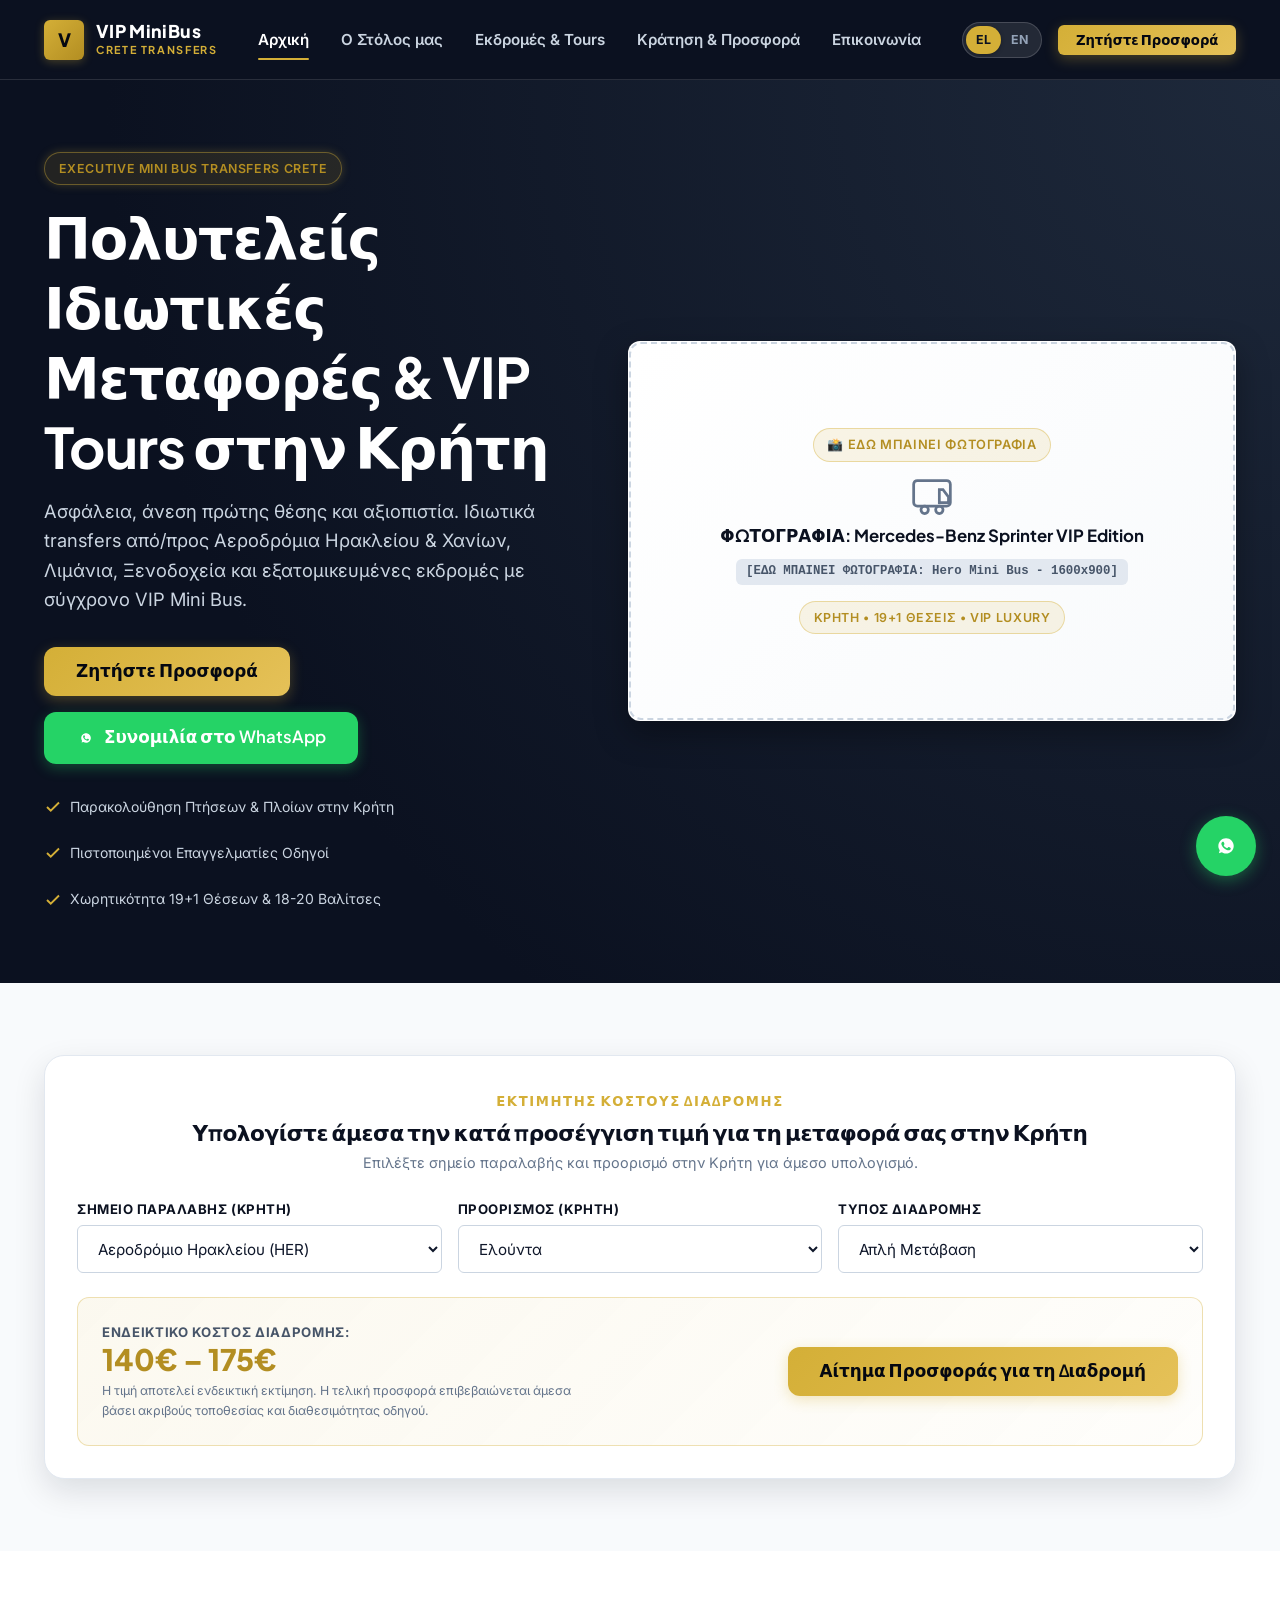
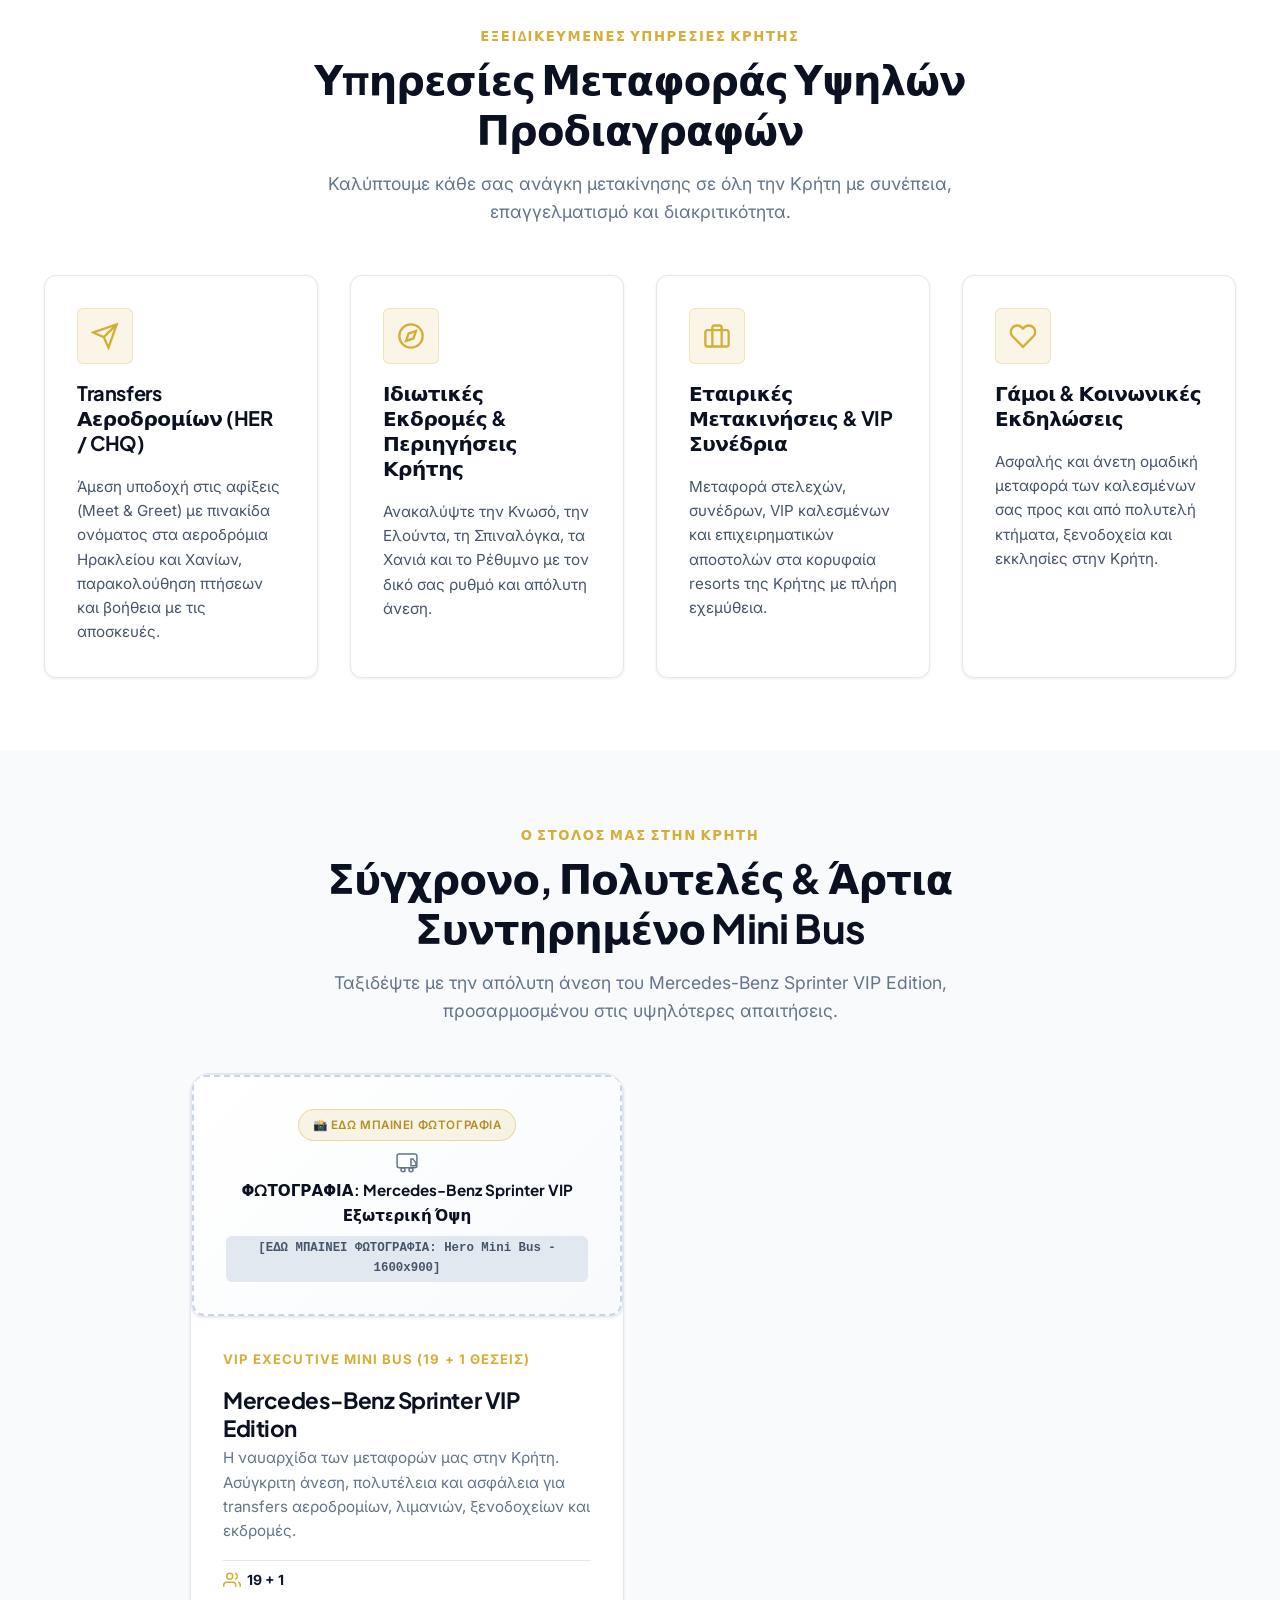
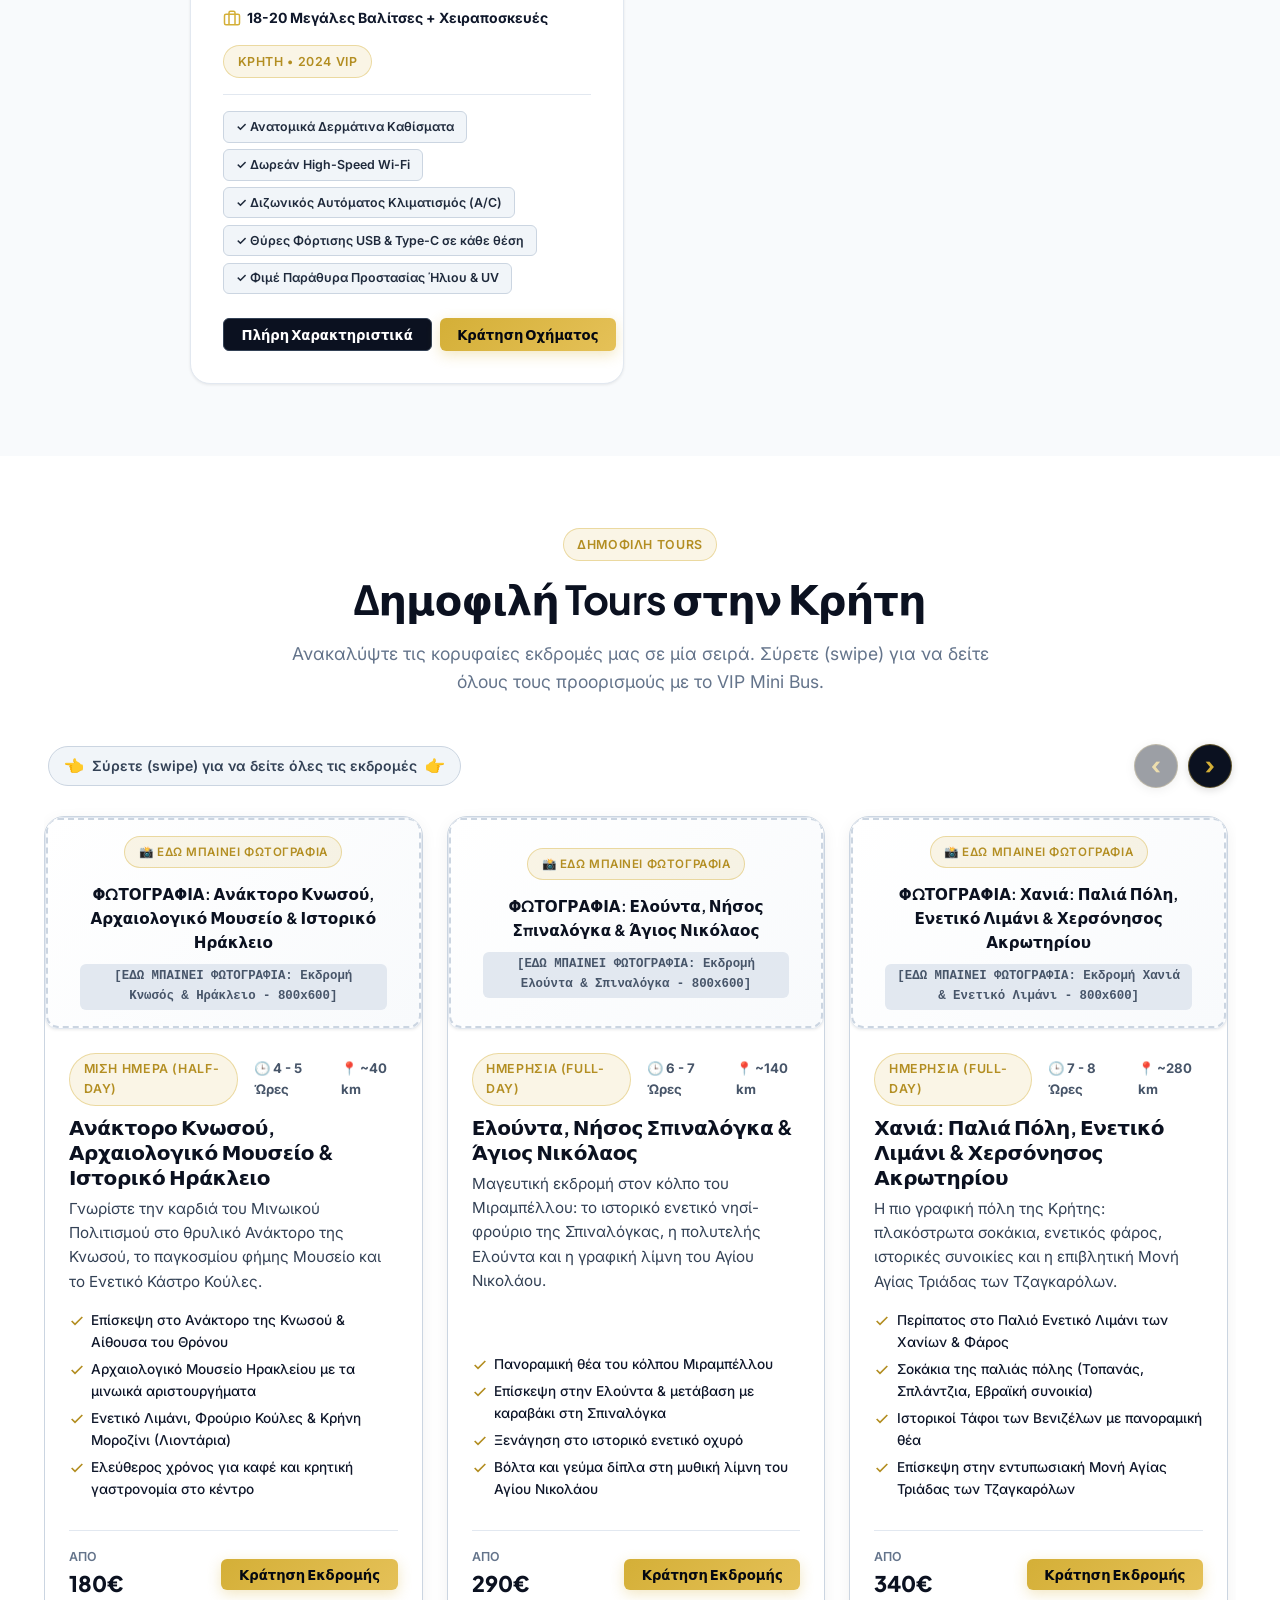
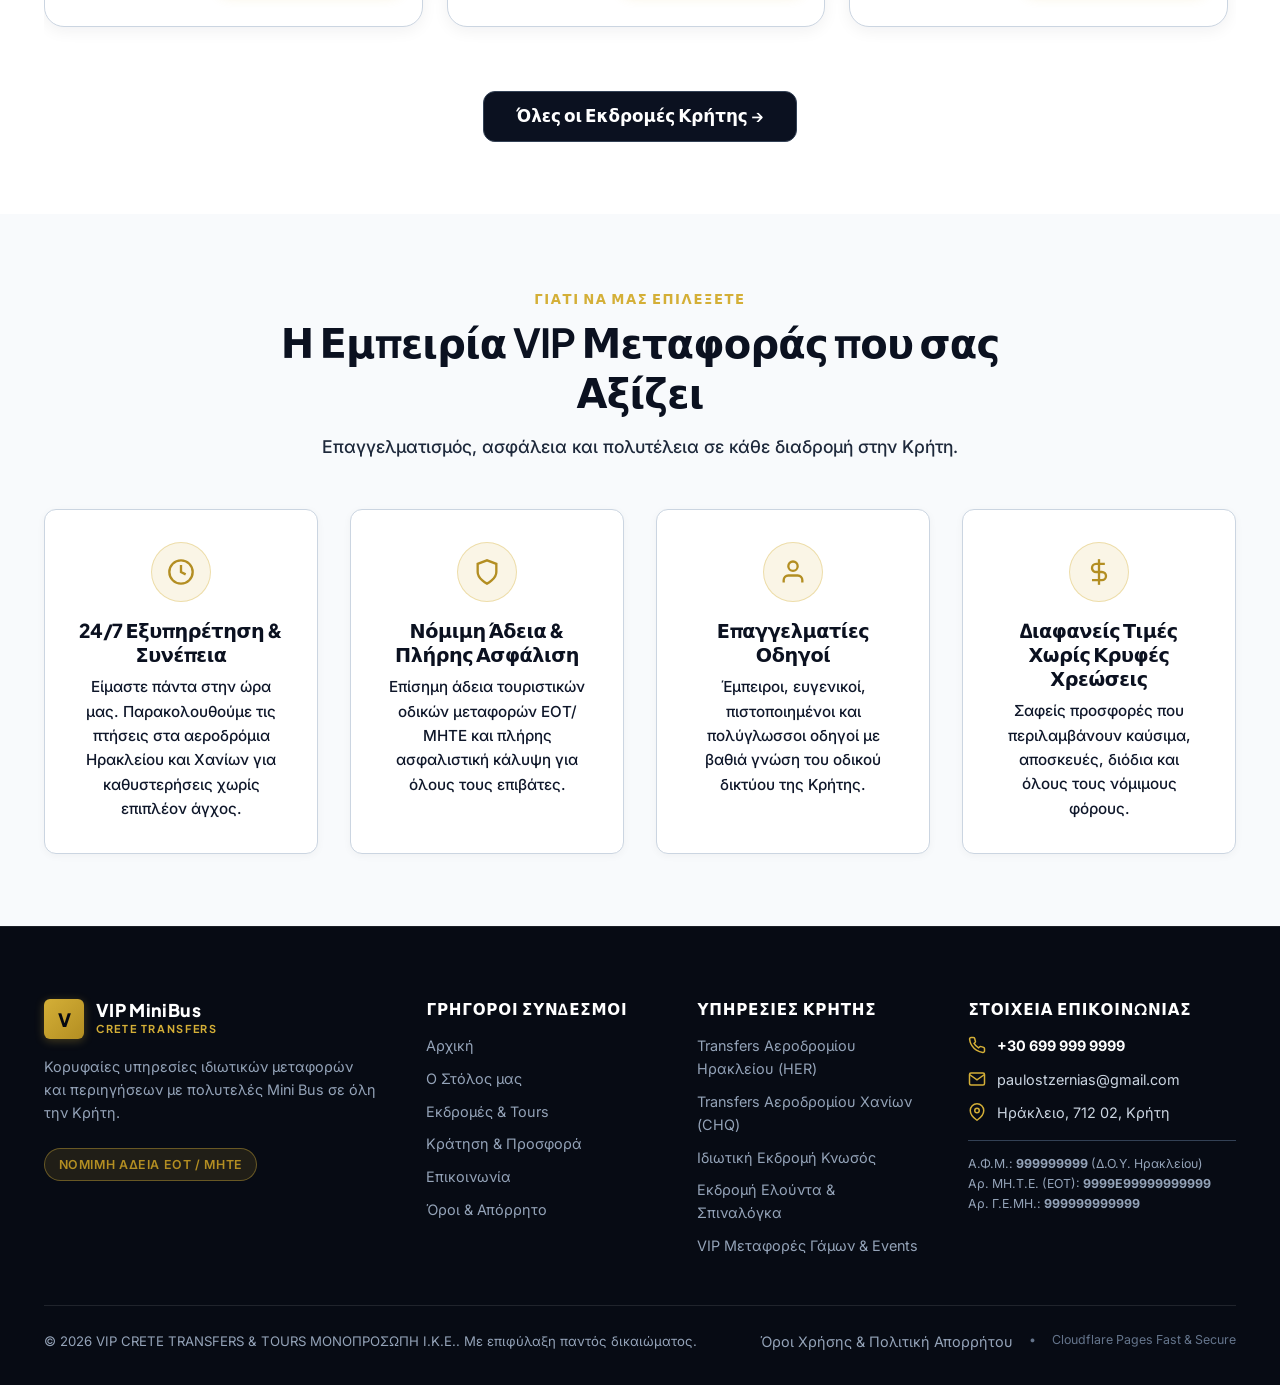
==== commit 0f00f8ae: "add carousel + fix phone menu" ====
--- a/index.html
+++ b/index.html
@@ -330,91 +330,224 @@
   </section>
 
   <!-- =========================================================================
-       6. CRETE TOURS PREVIEW
+       6. CRETE POPULAR TOURS (ONE ROW SWIPE CAROUSEL)
        ========================================================================= -->
   <section class="section section-white">
     <div class="container">
       <div class="section-header text-center reveal">
-        <span class="section-subtitle" data-i18n="navTours">Εκδρομές & Tours</span>
-        <h2 class="section-title text-black" data-i18n="toursPageTitle">Ιδιωτικές Εκδρομές & Tours στην Κρήτη</h2>
-        <p class="section-description" data-i18n="toursPageSubtitle">
-          Εξερευνήστε τους πιο διάσημους ιστορικούς και πολιτιστικούς προορισμούς της Κρήτης με την ασφάλεια και την πολυτέλεια του VIP Mini Bus μας.
+        <span class="badge badge-gold" style="margin-bottom: 0.8rem;" data-i18n="toursBadge">Δημοφιλή Tours</span>
+        <h2 class="section-title text-black" data-i18n="toursHomeTitle">Δημοφιλή Tours στην Κρήτη</h2>
+        <p class="section-description" data-i18n="toursHomeSubtitle">
+          Ανακαλύψτε τις κορυφαίες εκδρομές μας σε μία σειρά. Σύρετε (swipe) για να δείτε όλους τους προορισμούς με το VIP Mini Bus.
         </p>
       </div>
 
-      <div id="home-tours-preview" class="grid grid-2" style="margin-bottom: 2.5rem;">
-        <div class="tour-card card">
-          <div class="image-frame aspect-16-9">
-            <div class="image-frame-placeholder">
-              <div class="badge badge-gold" style="margin-bottom: 0.6rem; font-size: 0.725rem;">
-                📸 ΕΔΩ ΜΠΑΙΝΕΙ ΦΩΤΟΓΡΑΦΙΑ
-              </div>
-              <svg class="placeholder-icon" viewBox="0 0 24 24" fill="none" stroke="currentColor" stroke-width="1.5">
-                <path d="M12 2a8 8 0 0 0-8 8c0 5.25 8 12 8 12s8-6.75 8-12a8 8 0 0 0-8-8z"></path>
-                <circle cx="12" cy="10" r="3"></circle>
-              </svg>
-              <span class="placeholder-label">ΦΩΤΟΓΡΑΦΙΑ: Ανάκτορο Κνωσού, Αρχαιολογικό Μουσείο & Ιστορικό Ηράκλειο</span>
-              <span class="placeholder-dimensions">[ΕΔΩ ΜΠΑΙΝΕΙ ΦΩΤΟΓΡΑΦΙΑ: Εκδρομή Κνωσός & Ηράκλειο - 800x600]</span>
-            </div>
-          </div>
-          <div class="tour-card-body">
-            <div class="tour-meta">
-              <span class="badge badge-gold">Μισή Ημέρα (Half-Day)</span>
-              <span>🕒 4 - 5 Ώρες</span>
-              <span>📍 ~40 km</span>
-            </div>
-            <h3 class="tour-title">Ανάκτορο Κνωσού, Αρχαιολογικό Μουσείο & Ιστορικό Ηράκλειο</h3>
-            <p class="tour-desc">Γνωρίστε την καρδιά του Μινωικού Πολιτισμού στο θρυλικό Ανάκτορο της Κνωσού, το παγκοσμίου φήμης Μουσείο και το Ενετικό Κάστρο Κούλες.</p>
-            <ul class="tour-highlights">
-              <li class="tour-highlight-item"><svg class="tour-highlight-icon" viewBox="0 0 24 24" fill="none" stroke="currentColor" stroke-width="2.5"><polyline points="20 6 9 17 4 12"></polyline></svg><span>Επίσκεψη στο Ανάκτορο της Κνωσού & Αίθουσα του Θρόνου</span></li>
-              <li class="tour-highlight-item"><svg class="tour-highlight-icon" viewBox="0 0 24 24" fill="none" stroke="currentColor" stroke-width="2.5"><polyline points="20 6 9 17 4 12"></polyline></svg><span>Αρχαιολογικό Μουσείο Ηρακλείου με τα μινωικά αριστουργήματα</span></li>
-              <li class="tour-highlight-item"><svg class="tour-highlight-icon" viewBox="0 0 24 24" fill="none" stroke="currentColor" stroke-width="2.5"><polyline points="20 6 9 17 4 12"></polyline></svg><span>Ενετικό Λιμάνι, Φρούριο Κούλες & Κρήνη Μοροζίνι (Λιοντάρια)</span></li>
-              <li class="tour-highlight-item"><svg class="tour-highlight-icon" viewBox="0 0 24 24" fill="none" stroke="currentColor" stroke-width="2.5"><polyline points="20 6 9 17 4 12"></polyline></svg><span>Ελεύθερος χρόνος για καφέ και κρητική γαστρονομία στο κέντρο</span></li>
-            </ul>
-            <div class="tour-footer">
-              <div>
-                <div class="tour-price-from">Από</div>
-                <div class="tour-price-val">180€</div>
-              </div>
-              <a href="booking.html?tour=tour-knossos-heraklion&title=%CE%91%CE%BD%CE%AC%CE%BA%CF%84%CE%BF%CF%81%CE%BF%20%CE%9A%CE%BD%CF%89%CF%83%CE%BF%CF%8D" class="btn btn-primary btn-sm">Κράτηση Εκδρομής</a>
-            </div>
-          </div>
-        </div>
-
-        <div class="tour-card card">
-          <div class="image-frame aspect-16-9">
-            <div class="image-frame-placeholder">
-              <div class="badge badge-gold" style="margin-bottom: 0.6rem; font-size: 0.725rem;">
-                📸 ΕΔΩ ΜΠΑΙΝΕΙ ΦΩΤΟΓΡΑΦΙΑ
-              </div>
-              <svg class="placeholder-icon" viewBox="0 0 24 24" fill="none" stroke="currentColor" stroke-width="1.5">
-                <path d="M12 2a8 8 0 0 0-8 8c0 5.25 8 12 8 12s8-6.75 8-12a8 8 0 0 0-8-8z"></path>
-                <circle cx="12" cy="10" r="3"></circle>
-              </svg>
-              <span class="placeholder-label">ΦΩΤΟΓΡΑΦΙΑ: Ελούντα, Νήσος Σπιναλόγκα & Άγιος Νικόλαος</span>
-              <span class="placeholder-dimensions">[ΕΔΩ ΜΠΑΙΝΕΙ ΦΩΤΟΓΡΑΦΙΑ: Εκδρομή Ελούντα & Σπιναλόγκα - 800x600]</span>
-            </div>
-          </div>
-          <div class="tour-card-body">
-            <div class="tour-meta">
-              <span class="badge badge-gold">Ημερήσια (Full-Day)</span>
-              <span>🕒 6 - 7 Ώρες</span>
-              <span>📍 ~140 km</span>
-            </div>
-            <h3 class="tour-title">Ελούντα, Νήσος Σπιναλόγκα & Άγιος Νικόλαος</h3>
-            <p class="tour-desc">Μαγευτική εκδρομή στον κόλπο του Μιραμπέλλου: το ιστορικό ενετικό νησί-φρούριο της Σπιναλόγκας, η πολυτελής Ελούντα και η γραφική λίμνη του Αγίου Νικολάου.</p>
-            <ul class="tour-highlights">
-              <li class="tour-highlight-item"><svg class="tour-highlight-icon" viewBox="0 0 24 24" fill="none" stroke="currentColor" stroke-width="2.5"><polyline points="20 6 9 17 4 12"></polyline></svg><span>Πανοραμική θέα του κόλπου Μιραμπέλλου</span></li>
-              <li class="tour-highlight-item"><svg class="tour-highlight-icon" viewBox="0 0 24 24" fill="none" stroke="currentColor" stroke-width="2.5"><polyline points="20 6 9 17 4 12"></polyline></svg><span>Επίσκεψη στην Ελούντα & μετάβαση με καραβάκι στη Σπιναλόγκα</span></li>
-              <li class="tour-highlight-item"><svg class="tour-highlight-icon" viewBox="0 0 24 24" fill="none" stroke="currentColor" stroke-width="2.5"><polyline points="20 6 9 17 4 12"></polyline></svg><span>Ξενάγηση στο ιστορικό ενετικό οχυρό</span></li>
-              <li class="tour-highlight-item"><svg class="tour-highlight-icon" viewBox="0 0 24 24" fill="none" stroke="currentColor" stroke-width="2.5"><polyline points="20 6 9 17 4 12"></polyline></svg><span>Βόλτα και γεύμα δίπλα στη μυθική λίμνη του Αγίου Νικολάου</span></li>
-            </ul>
-            <div class="tour-footer">
-              <div>
-                <div class="tour-price-from">Από</div>
-                <div class="tour-price-val">290€</div>
-              </div>
-              <a href="booking.html?tour=tour-elounda-spinalonga&title=%CE%95%CE%BB%CE%BF%CF%8D%CE%BD%CF%84%CE%B1%2C%20%CE%A3%CF%80%CE%B9%CE%BD%CE%B1%CE%BB%CF%8C%CE%B3%CE%BA%CE%B1" class="btn btn-primary btn-sm">Κράτηση Εκδρομής</a>
+      <div class="tours-carousel-wrapper">
+        <div class="tours-carousel-header">
+          <div class="carousel-hint">
+            <span class="swipe-icon">👈</span>
+            <span data-i18n="toursSwipeHint">Σύρετε (swipe) για να δείτε όλες τις εκδρομές</span>
+            <span class="swipe-icon">👉</span>
+          </div>
+          <div class="carousel-arrows">
+            <button type="button" class="carousel-arrow prev" id="tours-prev-btn" aria-label="Προηγούμενη Εκδρομή">‹</button>
+            <button type="button" class="carousel-arrow next" id="tours-next-btn" aria-label="Επόμενη Εκδρομή">›</button>
+          </div>
+        </div>
+
+        <div id="home-tours-preview" class="tours-carousel-track" style="margin-bottom: 2.5rem;">
+          <!-- Tour 1 -->
+          <div class="tour-card card">
+            <div class="image-frame aspect-16-9">
+              <div class="image-frame-placeholder">
+                <div class="badge badge-gold" style="margin-bottom: 0.6rem; font-size: 0.725rem;">
+                  📸 ΕΔΩ ΜΠΑΙΝΕΙ ΦΩΤΟΓΡΑΦΙΑ
+                </div>
+                <svg class="placeholder-icon" viewBox="0 0 24 24" fill="none" stroke="currentColor" stroke-width="1.5">
+                  <path d="M12 2a8 8 0 0 0-8 8c0 5.25 8 12 8 12s8-6.75 8-12a8 8 0 0 0-8-8z"></path>
+                  <circle cx="12" cy="10" r="3"></circle>
+                </svg>
+                <span class="placeholder-label">ΦΩΤΟΓΡΑΦΙΑ: Ανάκτορο Κνωσού, Αρχαιολογικό Μουσείο & Ιστορικό Ηράκλειο</span>
+                <span class="placeholder-dimensions">[ΕΔΩ ΜΠΑΙΝΕΙ ΦΩΤΟΓΡΑΦΙΑ: Εκδρομή Κνωσός & Ηράκλειο - 800x600]</span>
+              </div>
+            </div>
+            <div class="tour-card-body">
+              <div class="tour-meta">
+                <span class="badge badge-gold">Μισή Ημέρα (Half-Day)</span>
+                <span>🕒 4 - 5 Ώρες</span>
+                <span>📍 ~40 km</span>
+              </div>
+              <h3 class="tour-title">Ανάκτορο Κνωσού, Αρχαιολογικό Μουσείο & Ιστορικό Ηράκλειο</h3>
+              <p class="tour-desc">Γνωρίστε την καρδιά του Μινωικού Πολιτισμού στο θρυλικό Ανάκτορο της Κνωσού, το παγκοσμίου φήμης Μουσείο και το Ενετικό Κάστρο Κούλες.</p>
+              <ul class="tour-highlights">
+                <li class="tour-highlight-item"><svg class="tour-highlight-icon" viewBox="0 0 24 24" fill="none" stroke="currentColor" stroke-width="2.5"><polyline points="20 6 9 17 4 12"></polyline></svg><span>Επίσκεψη στο Ανάκτορο της Κνωσού & Αίθουσα του Θρόνου</span></li>
+                <li class="tour-highlight-item"><svg class="tour-highlight-icon" viewBox="0 0 24 24" fill="none" stroke="currentColor" stroke-width="2.5"><polyline points="20 6 9 17 4 12"></polyline></svg><span>Αρχαιολογικό Μουσείο Ηρακλείου με τα μινωικά αριστουργήματα</span></li>
+                <li class="tour-highlight-item"><svg class="tour-highlight-icon" viewBox="0 0 24 24" fill="none" stroke="currentColor" stroke-width="2.5"><polyline points="20 6 9 17 4 12"></polyline></svg><span>Ενετικό Λιμάνι, Φρούριο Κούλες & Κρήνη Μοροζίνι (Λιοντάρια)</span></li>
+                <li class="tour-highlight-item"><svg class="tour-highlight-icon" viewBox="0 0 24 24" fill="none" stroke="currentColor" stroke-width="2.5"><polyline points="20 6 9 17 4 12"></polyline></svg><span>Ελεύθερος χρόνος για καφέ και κρητική γαστρονομία στο κέντρο</span></li>
+              </ul>
+              <div class="tour-footer">
+                <div>
+                  <div class="tour-price-from">Από</div>
+                  <div class="tour-price-val">180€</div>
+                </div>
+                <a href="booking.html?tour=tour-knossos-heraklion&title=%CE%91%CE%BD%CE%AC%CE%BA%CF%84%CE%BF%CF%81%CE%BF%20%CE%9A%CE%BD%CF%89%CF%83%CE%BF%CF%8D" class="btn btn-primary btn-sm">Κράτηση Εκδρομής</a>
+              </div>
+            </div>
+          </div>
+
+          <!-- Tour 2 -->
+          <div class="tour-card card">
+            <div class="image-frame aspect-16-9">
+              <div class="image-frame-placeholder">
+                <div class="badge badge-gold" style="margin-bottom: 0.6rem; font-size: 0.725rem;">
+                  📸 ΕΔΩ ΜΠΑΙΝΕΙ ΦΩΤΟΓΡΑΦΙΑ
+                </div>
+                <svg class="placeholder-icon" viewBox="0 0 24 24" fill="none" stroke="currentColor" stroke-width="1.5">
+                  <path d="M12 2a8 8 0 0 0-8 8c0 5.25 8 12 8 12s8-6.75 8-12a8 8 0 0 0-8-8z"></path>
+                  <circle cx="12" cy="10" r="3"></circle>
+                </svg>
+                <span class="placeholder-label">ΦΩΤΟΓΡΑΦΙΑ: Ελούντα, Νήσος Σπιναλόγκα & Άγιος Νικόλαος</span>
+                <span class="placeholder-dimensions">[ΕΔΩ ΜΠΑΙΝΕΙ ΦΩΤΟΓΡΑΦΙΑ: Εκδρομή Ελούντα & Σπιναλόγκα - 800x600]</span>
+              </div>
+            </div>
+            <div class="tour-card-body">
+              <div class="tour-meta">
+                <span class="badge badge-gold">Ημερήσια (Full-Day)</span>
+                <span>🕒 6 - 7 Ώρες</span>
+                <span>📍 ~140 km</span>
+              </div>
+              <h3 class="tour-title">Ελούντα, Νήσος Σπιναλόγκα & Άγιος Νικόλαος</h3>
+              <p class="tour-desc">Μαγευτική εκδρομή στον κόλπο του Μιραμπέλλου: το ιστορικό ενετικό νησί-φρούριο της Σπιναλόγκας, η πολυτελής Ελούντα και η γραφική λίμνη του Αγίου Νικολάου.</p>
+              <ul class="tour-highlights">
+                <li class="tour-highlight-item"><svg class="tour-highlight-icon" viewBox="0 0 24 24" fill="none" stroke="currentColor" stroke-width="2.5"><polyline points="20 6 9 17 4 12"></polyline></svg><span>Πανοραμική θέα του κόλπου Μιραμπέλλου</span></li>
+                <li class="tour-highlight-item"><svg class="tour-highlight-icon" viewBox="0 0 24 24" fill="none" stroke="currentColor" stroke-width="2.5"><polyline points="20 6 9 17 4 12"></polyline></svg><span>Επίσκεψη στην Ελούντα & μετάβαση με καραβάκι στη Σπιναλόγκα</span></li>
+                <li class="tour-highlight-item"><svg class="tour-highlight-icon" viewBox="0 0 24 24" fill="none" stroke="currentColor" stroke-width="2.5"><polyline points="20 6 9 17 4 12"></polyline></svg><span>Ξενάγηση στο ιστορικό ενετικό οχυρό</span></li>
+                <li class="tour-highlight-item"><svg class="tour-highlight-icon" viewBox="0 0 24 24" fill="none" stroke="currentColor" stroke-width="2.5"><polyline points="20 6 9 17 4 12"></polyline></svg><span>Βόλτα και γεύμα δίπλα στη μυθική λίμνη του Αγίου Νικολάου</span></li>
+              </ul>
+              <div class="tour-footer">
+                <div>
+                  <div class="tour-price-from">Από</div>
+                  <div class="tour-price-val">290€</div>
+                </div>
+                <a href="booking.html?tour=tour-elounda-spinalonga&title=%CE%95%CE%BB%CE%BF%CF%8D%CE%BD%CF%84%CE%B1%2C%20%CE%A3%CF%80%CE%B9%CE%BD%CE%B1%CE%BB%CF%8C%CE%B3%CE%BA%CE%B1" class="btn btn-primary btn-sm">Κράτηση Εκδρομής</a>
+              </div>
+            </div>
+          </div>
+
+          <!-- Tour 3 -->
+          <div class="tour-card card">
+            <div class="image-frame aspect-16-9">
+              <div class="image-frame-placeholder">
+                <div class="badge badge-gold" style="margin-bottom: 0.6rem; font-size: 0.725rem;">
+                  📸 ΕΔΩ ΜΠΑΙΝΕΙ ΦΩΤΟΓΡΑΦΙΑ
+                </div>
+                <svg class="placeholder-icon" viewBox="0 0 24 24" fill="none" stroke="currentColor" stroke-width="1.5">
+                  <path d="M12 2a8 8 0 0 0-8 8c0 5.25 8 12 8 12s8-6.75 8-12a8 8 0 0 0-8-8z"></path>
+                  <circle cx="12" cy="10" r="3"></circle>
+                </svg>
+                <span class="placeholder-label">ΦΩΤΟΓΡΑΦΙΑ: Χανιά: Παλιά Πόλη, Ενετικό Λιμάνι & Χερσόνησος Ακρωτηρίου</span>
+                <span class="placeholder-dimensions">[ΕΔΩ ΜΠΑΙΝΕΙ ΦΩΤΟΓΡΑΦΙΑ: Εκδρομή Χανιά & Ενετικό Λιμάνι - 800x600]</span>
+              </div>
+            </div>
+            <div class="tour-card-body">
+              <div class="tour-meta">
+                <span class="badge badge-gold">Ημερήσια (Full-Day)</span>
+                <span>🕒 7 - 8 Ώρες</span>
+                <span>📍 ~280 km</span>
+              </div>
+              <h3 class="tour-title">Χανιά: Παλιά Πόλη, Ενετικό Λιμάνι & Χερσόνησος Ακρωτηρίου</h3>
+              <p class="tour-desc">Η πιο γραφική πόλη της Κρήτης: πλακόστρωτα σοκάκια, ενετικός φάρος, ιστορικές συνοικίες και η επιβλητική Μονή Αγίας Τριάδας των Τζαγκαρόλων.</p>
+              <ul class="tour-highlights">
+                <li class="tour-highlight-item"><svg class="tour-highlight-icon" viewBox="0 0 24 24" fill="none" stroke="currentColor" stroke-width="2.5"><polyline points="20 6 9 17 4 12"></polyline></svg><span>Περίπατος στο Παλιό Ενετικό Λιμάνι των Χανίων & Φάρος</span></li>
+                <li class="tour-highlight-item"><svg class="tour-highlight-icon" viewBox="0 0 24 24" fill="none" stroke="currentColor" stroke-width="2.5"><polyline points="20 6 9 17 4 12"></polyline></svg><span>Σοκάκια της παλιάς πόλης (Τοπανάς, Σπλάντζια, Εβραϊκή συνοικία)</span></li>
+                <li class="tour-highlight-item"><svg class="tour-highlight-icon" viewBox="0 0 24 24" fill="none" stroke="currentColor" stroke-width="2.5"><polyline points="20 6 9 17 4 12"></polyline></svg><span>Ιστορικοί Τάφοι των Βενιζέλων με πανοραμική θέα</span></li>
+                <li class="tour-highlight-item"><svg class="tour-highlight-icon" viewBox="0 0 24 24" fill="none" stroke="currentColor" stroke-width="2.5"><polyline points="20 6 9 17 4 12"></polyline></svg><span>Επίσκεψη στην εντυπωσιακή Μονή Αγίας Τριάδας των Τζαγκαρόλων</span></li>
+              </ul>
+              <div class="tour-footer">
+                <div>
+                  <div class="tour-price-from">Από</div>
+                  <div class="tour-price-val">340€</div>
+                </div>
+                <a href="booking.html?tour=tour-chania-venetian&title=%CE%A7%CE%B1%CE%BD%CE%B9%CE%AC%2C%20%CE%95%CE%BD%CE%B5%CF%84%CE%B9%CE%BA%CF%8C%20%CE%9B%CE%B9%CE%BC%CE%AC%CE%BD%CE%B9" class="btn btn-primary btn-sm">Κράτηση Εκδρομής</a>
+              </div>
+            </div>
+          </div>
+
+          <!-- Tour 4 -->
+          <div class="tour-card card">
+            <div class="image-frame aspect-16-9">
+              <div class="image-frame-placeholder">
+                <div class="badge badge-gold" style="margin-bottom: 0.6rem; font-size: 0.725rem;">
+                  📸 ΕΔΩ ΜΠΑΙΝΕΙ ΦΩΤΟΓΡΑΦΙΑ
+                </div>
+                <svg class="placeholder-icon" viewBox="0 0 24 24" fill="none" stroke="currentColor" stroke-width="1.5">
+                  <path d="M12 2a8 8 0 0 0-8 8c0 5.25 8 12 8 12s8-6.75 8-12a8 8 0 0 0-8-8z"></path>
+                  <circle cx="12" cy="10" r="3"></circle>
+                </svg>
+                <span class="placeholder-label">ΦΩΤΟΓΡΑΦΙΑ: Ρέθυμνο: Παλιά Πόλη, Φορτέτζα & Ιστορική Μονή Αρκαδίου</span>
+                <span class="placeholder-dimensions">[ΕΔΩ ΜΠΑΙΝΕΙ ΦΩΤΟΓΡΑΦΙΑ: Εκδρομή Ρέθυμνο & Μονή Αρκαδίου - 800x600]</span>
+              </div>
+            </div>
+            <div class="tour-card-body">
+              <div class="tour-meta">
+                <span class="badge badge-gold">Μισή / Ολοήμερη</span>
+                <span>🕒 5 - 6 Ώρες</span>
+                <span>📍 ~160 km</span>
+              </div>
+              <h3 class="tour-title">Ρέθυμνο: Παλιά Πόλη, Φορτέτζα & Ιστορική Μονή Αρκαδίου</h3>
+              <p class="tour-desc">Αναγεννησιακή γοητεία στο Ρέθυμνο, το μεγαλύτερο σωζόμενο ενετικό φρούριο της Κρήτης (Φορτέτζα) και το ιερό σύμβολο ελευθερίας, η Μονή Αρκαδίου.</p>
+              <ul class="tour-highlights">
+                <li class="tour-highlight-item"><svg class="tour-highlight-icon" viewBox="0 0 24 24" fill="none" stroke="currentColor" stroke-width="2.5"><polyline points="20 6 9 17 4 12"></polyline></svg><span>Επίσκεψη στην ιστορική και μαρτυρική Μονή Αρκαδίου</span></li>
+                <li class="tour-highlight-item"><svg class="tour-highlight-icon" viewBox="0 0 24 24" fill="none" stroke="currentColor" stroke-width="2.5"><polyline points="20 6 9 17 4 12"></polyline></svg><span>Περιήγηση στην Ενετική Φορτέτζα του Ρεθύμνου</span></li>
+                <li class="tour-highlight-item"><svg class="tour-highlight-icon" viewBox="0 0 24 24" fill="none" stroke="currentColor" stroke-width="2.5"><polyline points="20 6 9 17 4 12"></polyline></svg><span>Γραφικά ενετικά & οθωμανικά σοκάκια, Κρήνη Ριμόντι</span></li>
+                <li class="tour-highlight-item"><svg class="tour-highlight-icon" viewBox="0 0 24 24" fill="none" stroke="currentColor" stroke-width="2.5"><polyline points="20 6 9 17 4 12"></polyline></svg><span>Χαλαρωτικός καφές στο ενετικό λιμανάκι του Ρεθύμνου</span></li>
+              </ul>
+              <div class="tour-footer">
+                <div>
+                  <div class="tour-price-from">Από</div>
+                  <div class="tour-price-val">260€</div>
+                </div>
+                <a href="booking.html?tour=tour-rethymno-arkadi&title=%CE%A1%CE%AD%CE%B8%CF%85%CE%BC%CE%BD%CE%BF%2C%20%CE%9C%CE%BF%CE%BD%CE%AE%20%CE%91%CF%81%CE%BA%CE%B1%CE%B4%CE%AF%CE%BF%CF%85" class="btn btn-primary btn-sm">Κράτηση Εκδρομής</a>
+              </div>
+            </div>
+          </div>
+
+          <!-- Tour 5 -->
+          <div class="tour-card card">
+            <div class="image-frame aspect-16-9">
+              <div class="image-frame-placeholder">
+                <div class="badge badge-gold" style="margin-bottom: 0.6rem; font-size: 0.725rem;">
+                  📸 ΕΔΩ ΜΠΑΙΝΕΙ ΦΩΤΟΓΡΑΦΙΑ
+                </div>
+                <svg class="placeholder-icon" viewBox="0 0 24 24" fill="none" stroke="currentColor" stroke-width="1.5">
+                  <path d="M12 2a8 8 0 0 0-8 8c0 5.25 8 12 8 12s8-6.75 8-12a8 8 0 0 0-8-8z"></path>
+                  <circle cx="12" cy="10" r="3"></circle>
+                </svg>
+                <span class="placeholder-label">ΦΩΤΟΓΡΑΦΙΑ: Νότια Κρήτη: Φαιστός, Γόρτυνα & Παραλία Μάταλα</span>
+                <span class="placeholder-dimensions">[ΕΔΩ ΜΠΑΙΝΕΙ ΦΩΤΟΓΡΑΦΙΑ: Εκδρομή Νότια Κρήτη & Μάταλα - 800x600]</span>
+              </div>
+            </div>
+            <div class="tour-card-body">
+              <div class="tour-meta">
+                <span class="badge badge-gold">Ημερήσια (Full-Day)</span>
+                <span>🕒 7 - 8 Ώρες</span>
+                <span>📍 ~150 km</span>
+              </div>
+              <h3 class="tour-title">Νότια Κρήτη: Φαιστός, Γόρτυνα & Παραλία Μάταλα</h3>
+              <p class="tour-desc">Διασχίστε την πεδιάδα της Μεσαράς προς το αυθεντικό νότιο κρητικό πέλαγος: Μινωική Φαιστός, ρωμαϊκή Γόρτυνα και οι θρυλικές σπηλιές των χίπις στα Μάταλα.</p>
+              <ul class="tour-highlights">
+                <li class="tour-highlight-item"><svg class="tour-highlight-icon" viewBox="0 0 24 24" fill="none" stroke="currentColor" stroke-width="2.5"><polyline points="20 6 9 17 4 12"></polyline></svg><span>Αρχαιολογικός Χώρος Φαιστού με θέα στον Ψηλορείτη</span></li>
+                <li class="tour-highlight-item"><svg class="tour-highlight-icon" viewBox="0 0 24 24" fill="none" stroke="currentColor" stroke-width="2.5"><polyline points="20 6 9 17 4 12"></polyline></svg><span>Ρωμαϊκή Πρωτεύουσα Γόρτυνα & η Αρχαιότερη Νομοθεσία της Ευρώπης</span></li>
+                <li class="tour-highlight-item"><svg class="tour-highlight-icon" viewBox="0 0 24 24" fill="none" stroke="currentColor" stroke-width="2.5"><polyline points="20 6 9 17 4 12"></polyline></svg><span>Μπάνιο στα κρυστάλλινα νερά του Λιβυκού Πελάγους στα Μάταλα</span></li>
+                <li class="tour-highlight-item"><svg class="tour-highlight-icon" viewBox="0 0 24 24" fill="none" stroke="currentColor" stroke-width="2.5"><polyline points="20 6 9 17 4 12"></polyline></svg><span>Επίσκεψη στις λαξευτές προϊστορικές σπηλιές των Ματάλων</span></li>
+              </ul>
+              <div class="tour-footer">
+                <div>
+                  <div class="tour-price-from">Από</div>
+                  <div class="tour-price-val">280€</div>
+                </div>
+                <a href="booking.html?tour=tour-south-crete-matala&title=%CE%9D%CF%8C%CF%84%CE%B9%CE%B1%20%CE%9A%CF%81%CE%AE%CF%84%CE%B7%2C%20%CE%9C%CE%AC%CF%84%CE%B1%CE%BB%CE%B1" class="btn btn-primary btn-sm">Κράτηση Εκδρομής</a>
+              </div>
             </div>
           </div>
         </div>
--- a/css/components.css
+++ b/css/components.css
@@ -15,7 +15,6 @@
   z-index: 1000;
   background-color: #0B1120; /* Solid executive navy */
   border-bottom: 1px solid rgba(255, 255, 255, 0.12);
-  contain: layout paint;
 }
 
 /* Stable minimum heights prevent container collapse on navigation */
@@ -151,10 +150,15 @@
   display: none;
   flex-direction: column;
   justify-content: space-between;
-  width: 28px;
-  height: 20px;
+  width: 32px;
+  height: 22px;
+  background: transparent;
+  border: none;
+  padding: 2px 0;
   cursor: pointer;
-  z-index: 1001;
+  z-index: 10002;
+  position: relative;
+  -webkit-tap-highlight-color: transparent;
 }
 
 .mobile-toggle span {
@@ -163,11 +167,12 @@
   width: 100%;
   background-color: #FFFFFF;
   border-radius: var(--radius-full);
-  transition: transform 0.2s ease, opacity 0.2s ease;
+  transition: transform 0.25s ease, opacity 0.2s ease, background-color 0.2s ease;
 }
 
 .mobile-toggle.active span:nth-child(1) {
-  transform: translateY(8.5px) rotate(45deg);
+  transform: translateY(8px) rotate(45deg);
+  background-color: var(--color-accent);
 }
 
 .mobile-toggle.active span:nth-child(2) {
@@ -175,7 +180,32 @@
 }
 
 .mobile-toggle.active span:nth-child(3) {
-  transform: translateY(-8.5px) rotate(-45deg);
+  transform: translateY(-8px) rotate(-45deg);
+  background-color: var(--color-accent);
+}
+
+/* Mobile Backdrop Overlay */
+.nav-overlay {
+  position: fixed;
+  top: 0;
+  left: 0;
+  width: 100vw;
+  height: 100vh;
+  height: 100dvh;
+  background: rgba(11, 17, 32, 0.72);
+  backdrop-filter: blur(4px);
+  -webkit-backdrop-filter: blur(4px);
+  z-index: 10000;
+  opacity: 0;
+  visibility: hidden;
+  transition: opacity 0.25s ease, visibility 0.25s ease;
+  pointer-events: none;
+}
+
+.nav-overlay.active {
+  opacity: 1;
+  visibility: visible;
+  pointer-events: auto;
 }
 
 @media (max-width: 992px) {
@@ -187,17 +217,21 @@
     position: fixed;
     top: 0;
     right: -100%;
-    width: 80%;
-    max-width: 380px;
+    width: 82%;
+    max-width: 320px;
     height: 100vh;
+    height: 100dvh;
     background-color: #0B1120;
-    border-left: 1px solid var(--color-border-dark);
+    border-left: 1px solid rgba(212, 175, 55, 0.25);
     flex-direction: column;
     align-items: flex-start;
-    padding: 6rem 2rem 2rem 2rem;
-    gap: var(--space-lg);
-    box-shadow: -10px 0 30px rgba(0,0,0,0.5);
-    transition: right 0.25s ease;
+    padding: 5.5rem 1.75rem 2.5rem 1.75rem;
+    gap: 1.25rem;
+    box-shadow: -10px 0 35px rgba(0, 0, 0, 0.7);
+    transition: right 0.3s cubic-bezier(0.16, 1, 0.3, 1);
+    z-index: 10001;
+    overflow-y: auto;
+    -webkit-overflow-scrolling: touch;
   }
   
   .nav-menu.open {
@@ -206,7 +240,19 @@
   
   .nav-link {
     font-size: 1.15rem;
+    font-weight: 600;
     width: 100%;
+    padding: 0.75rem 0.5rem;
+    border-bottom: 1px solid rgba(255, 255, 255, 0.08);
+    display: block;
+    color: #E2E8F0;
+  }
+
+  .nav-link.active {
+    color: var(--color-accent);
+    background: rgba(212, 175, 55, 0.1);
+    border-radius: var(--radius-sm);
+    padding-left: 0.75rem;
   }
   
   .nav-actions .btn-quote-header {
@@ -824,6 +870,175 @@
   font-size: 1.35rem;
   font-weight: 800;
   color: #0B1120;
+}
+
+/* --------------------------------------------------------------------------
+   TOURS HORIZONTAL SWIPE CAROUSEL (All Tours in One Row with Smooth Swipe)
+   -------------------------------------------------------------------------- */
+.tours-carousel-wrapper {
+  position: relative;
+  width: 100%;
+  margin-bottom: 2rem;
+}
+
+.tours-carousel-header {
+  display: flex;
+  align-items: center;
+  justify-content: space-between;
+  margin-bottom: 1.25rem;
+  padding: 0 0.25rem;
+}
+
+.carousel-hint {
+  display: inline-flex;
+  align-items: center;
+  gap: 0.5rem;
+  font-size: 0.875rem;
+  font-weight: 600;
+  color: #334155;
+  background: #F1F5F9;
+  padding: 0.4rem 0.95rem;
+  border-radius: var(--radius-full);
+  border: 1px solid #CBD5E1;
+}
+
+.carousel-hint .swipe-icon {
+  font-size: 1rem;
+}
+
+.carousel-arrows {
+  display: flex;
+  align-items: center;
+  gap: 0.6rem;
+}
+
+.carousel-arrow {
+  display: inline-flex;
+  align-items: center;
+  justify-content: center;
+  width: 44px;
+  height: 44px;
+  border-radius: 50%;
+  background: #0B1120;
+  color: var(--color-accent);
+  border: 1px solid rgba(212, 175, 55, 0.4);
+  font-size: 1.5rem;
+  font-weight: 700;
+  line-height: 1;
+  cursor: pointer;
+  transition: all 0.2s ease;
+  box-shadow: 0 2px 8px rgba(0, 0, 0, 0.15);
+  user-select: none;
+  -webkit-tap-highlight-color: transparent;
+}
+
+.carousel-arrow:hover {
+  background: var(--color-accent);
+  color: #0B1120;
+  border-color: var(--color-accent);
+  transform: translateY(-2px);
+  box-shadow: 0 4px 14px rgba(212, 175, 55, 0.4);
+}
+
+.carousel-arrow:active {
+  transform: scale(0.95);
+}
+
+.tours-carousel-track {
+  display: flex;
+  flex-direction: row;
+  flex-wrap: nowrap;
+  gap: 1.5rem;
+  overflow-x: auto;
+  overflow-y: hidden;
+  scroll-snap-type: x mandatory;
+  scroll-behavior: smooth;
+  -webkit-overflow-scrolling: touch;
+  padding: 0.5rem 0.25rem 1.5rem 0.25rem;
+  scrollbar-width: thin;
+  scrollbar-color: var(--color-accent) #E2E8F0;
+  cursor: grab;
+}
+
+.tours-carousel-track.dragging {
+  cursor: grabbing;
+  scroll-snap-type: none;
+  scroll-behavior: auto;
+  user-select: none;
+}
+
+.tours-carousel-track::-webkit-scrollbar {
+  height: 7px;
+}
+
+.tours-carousel-track::-webkit-scrollbar-track {
+  background: #E2E8F0;
+  border-radius: 999px;
+}
+
+.tours-carousel-track::-webkit-scrollbar-thumb {
+  background: var(--color-accent);
+  border-radius: 999px;
+}
+
+.tours-carousel-track::-webkit-scrollbar-thumb:hover {
+  background: var(--color-accent-hover);
+}
+
+/* Tour Card sizing in the single horizontal swipe row */
+.tours-carousel-track .tour-card {
+  flex: 0 0 calc(33.333% - 1rem);
+  min-width: 330px;
+  max-width: 420px;
+  scroll-snap-align: start;
+  scroll-snap-stop: normal;
+  display: flex;
+  flex-direction: column;
+  background: #FFFFFF;
+  border-radius: var(--radius-lg);
+  border: 1px solid #CBD5E1;
+  box-shadow: 0 4px 16px rgba(11, 17, 32, 0.06);
+  transition: transform 0.2s ease, box-shadow 0.2s ease, border-color 0.2s ease;
+}
+
+.tours-carousel-track .tour-card:hover {
+  transform: translateY(-4px);
+  border-color: var(--color-accent);
+  box-shadow: 0 10px 24px rgba(11, 17, 32, 0.12);
+}
+
+.tours-carousel-track .tour-card .tour-card-body {
+  display: flex;
+  flex-direction: column;
+  flex: 1;
+}
+
+.tours-carousel-track .tour-card .tour-footer {
+  margin-top: auto;
+}
+
+@media (max-width: 1024px) {
+  .tours-carousel-track .tour-card {
+    flex: 0 0 calc(50% - 0.75rem);
+    min-width: 310px;
+  }
+}
+
+@media (max-width: 768px) {
+  .tours-carousel-header {
+    flex-direction: column-reverse;
+    align-items: center;
+    gap: 0.75rem;
+  }
+  .carousel-hint {
+    font-size: 0.8rem;
+    padding: 0.35rem 0.8rem;
+  }
+  .tours-carousel-track .tour-card {
+    flex: 0 0 86%;
+    min-width: 280px;
+    max-width: 340px;
+  }
 }
 
 /* Why Choose Us Card - Strictly High-Contrast Black Text */
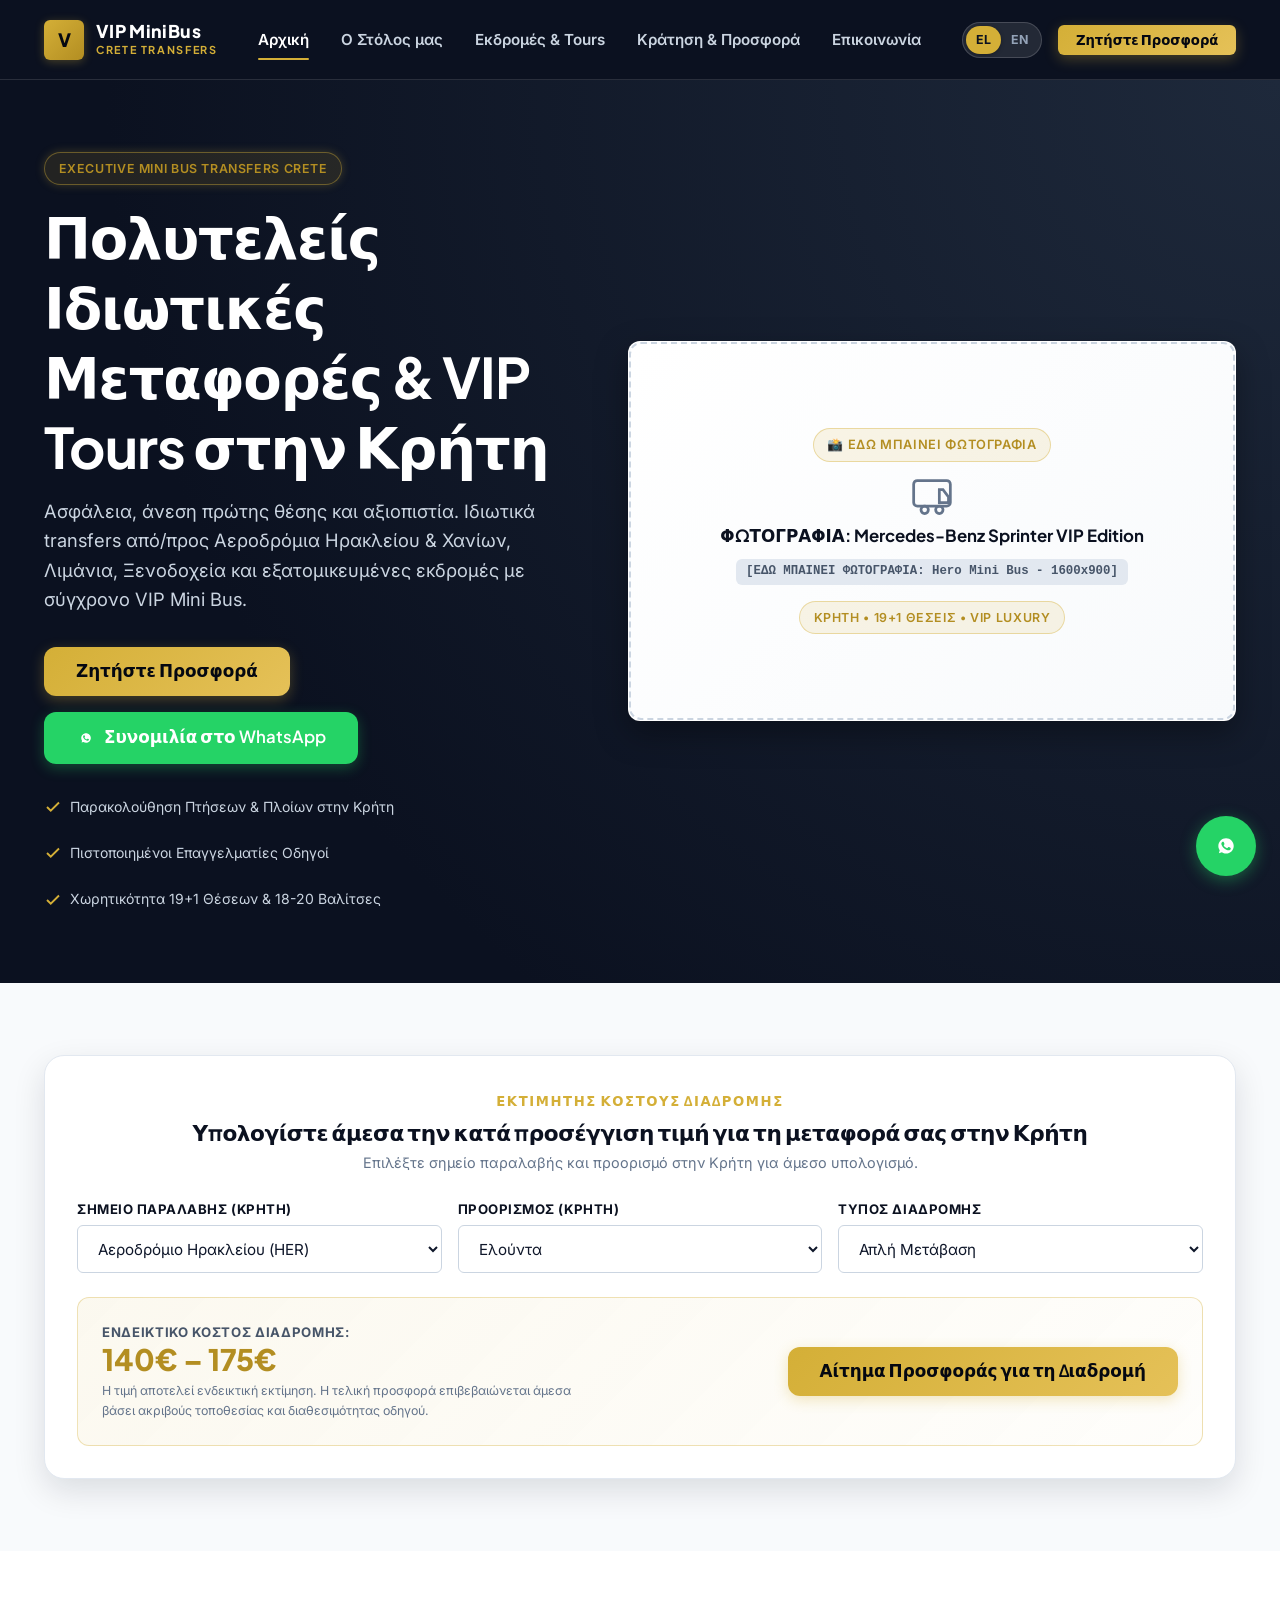
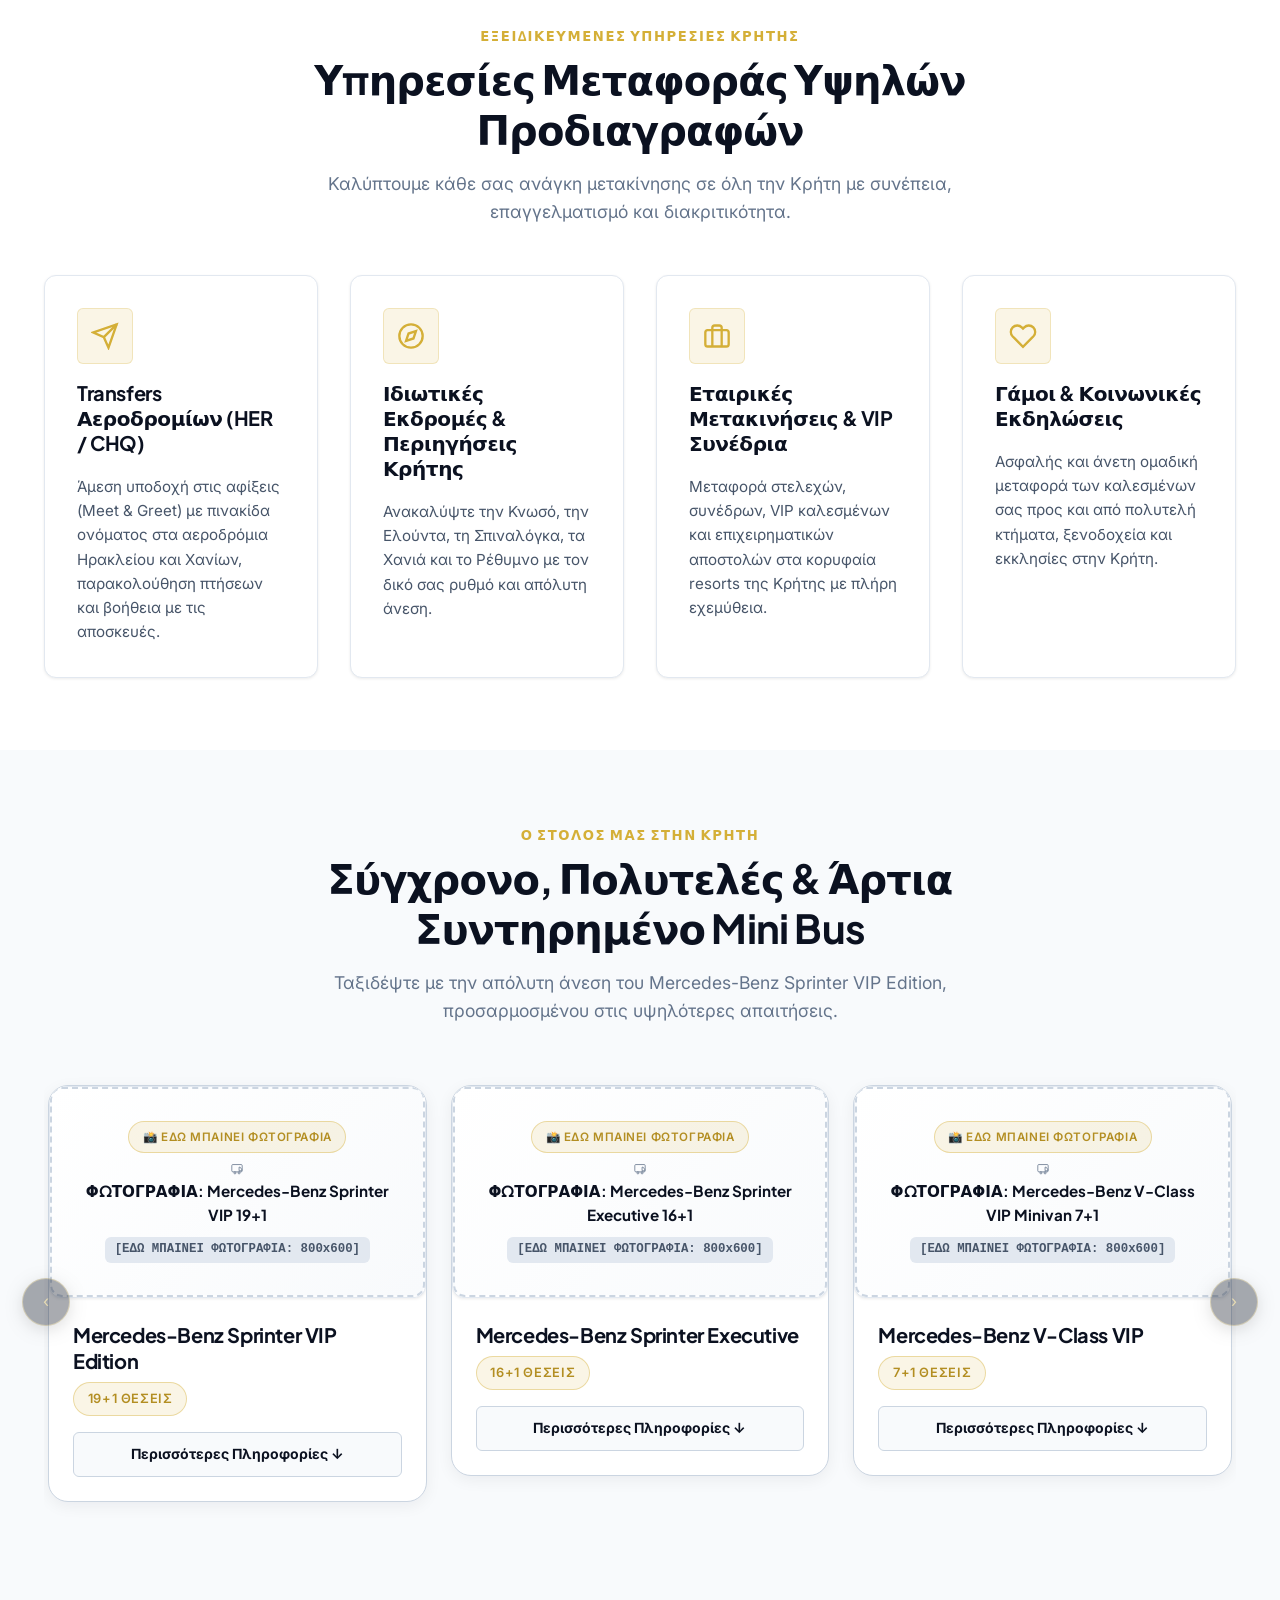
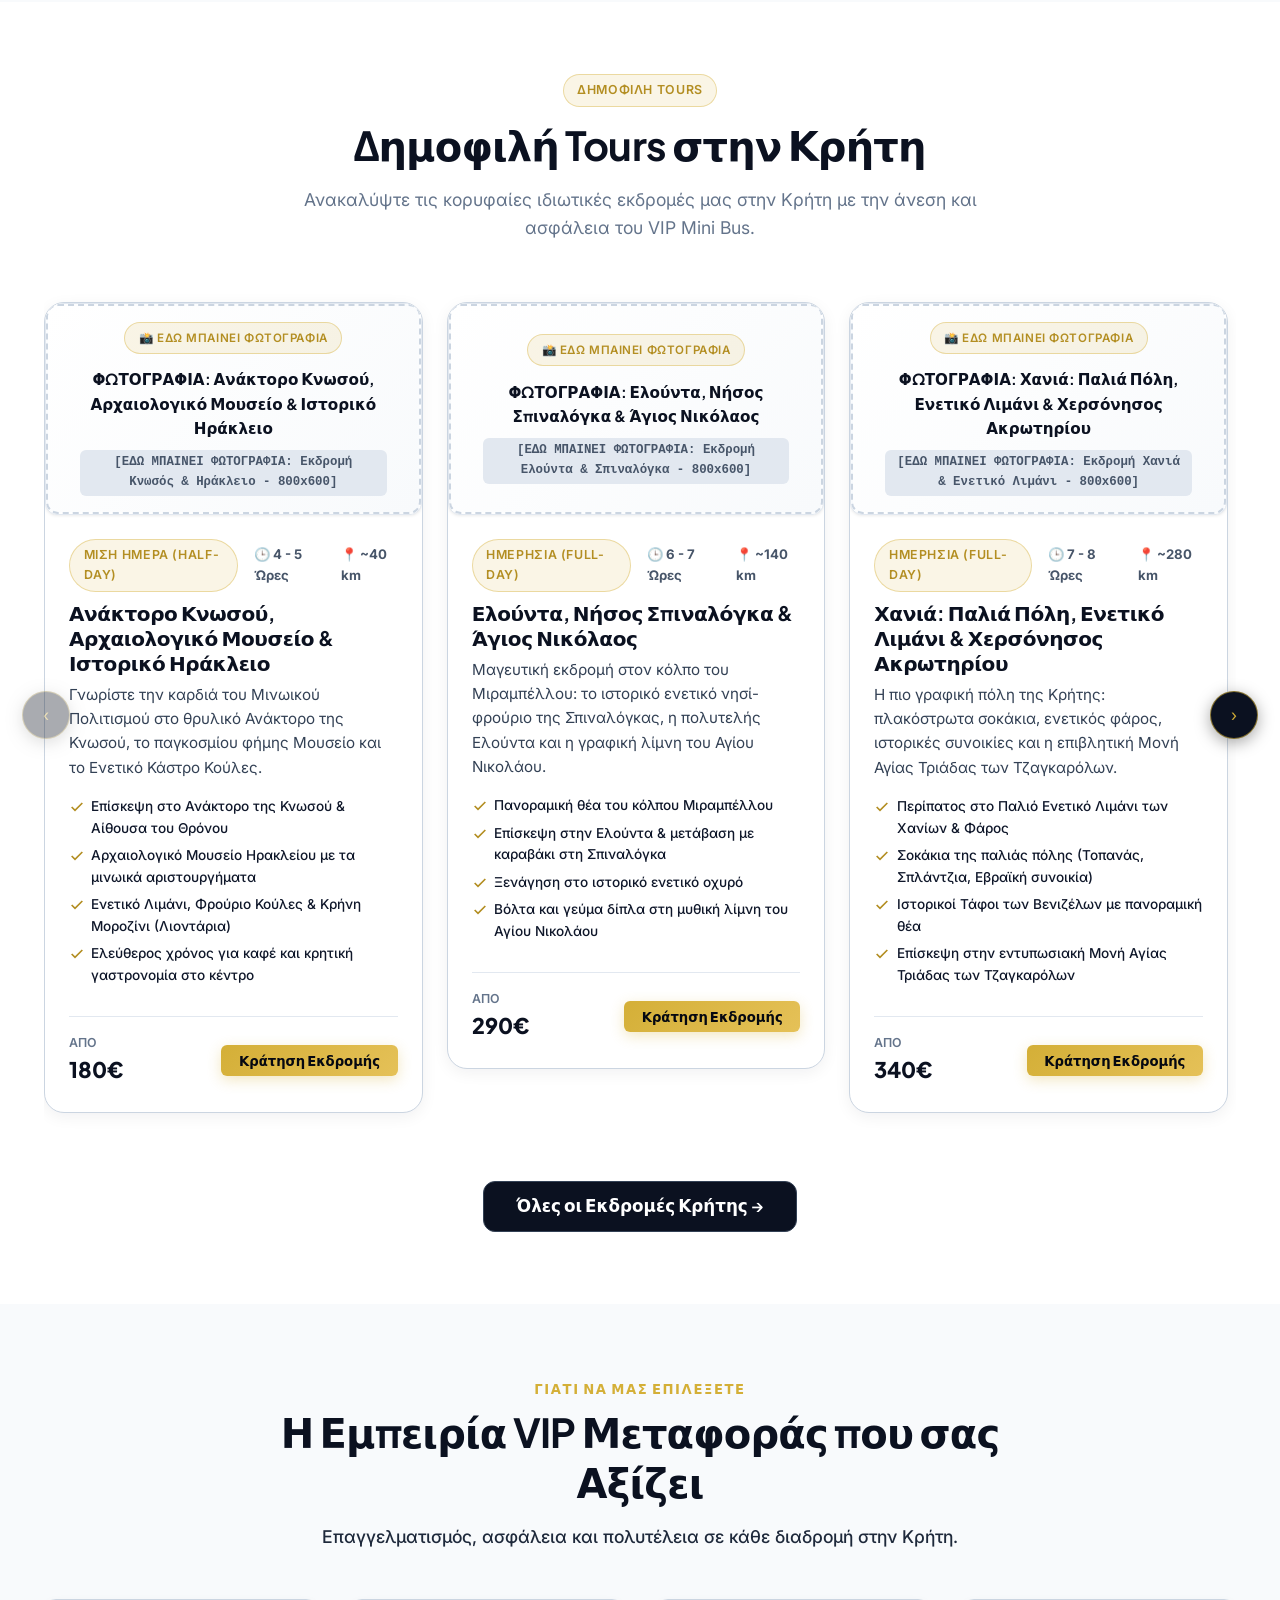
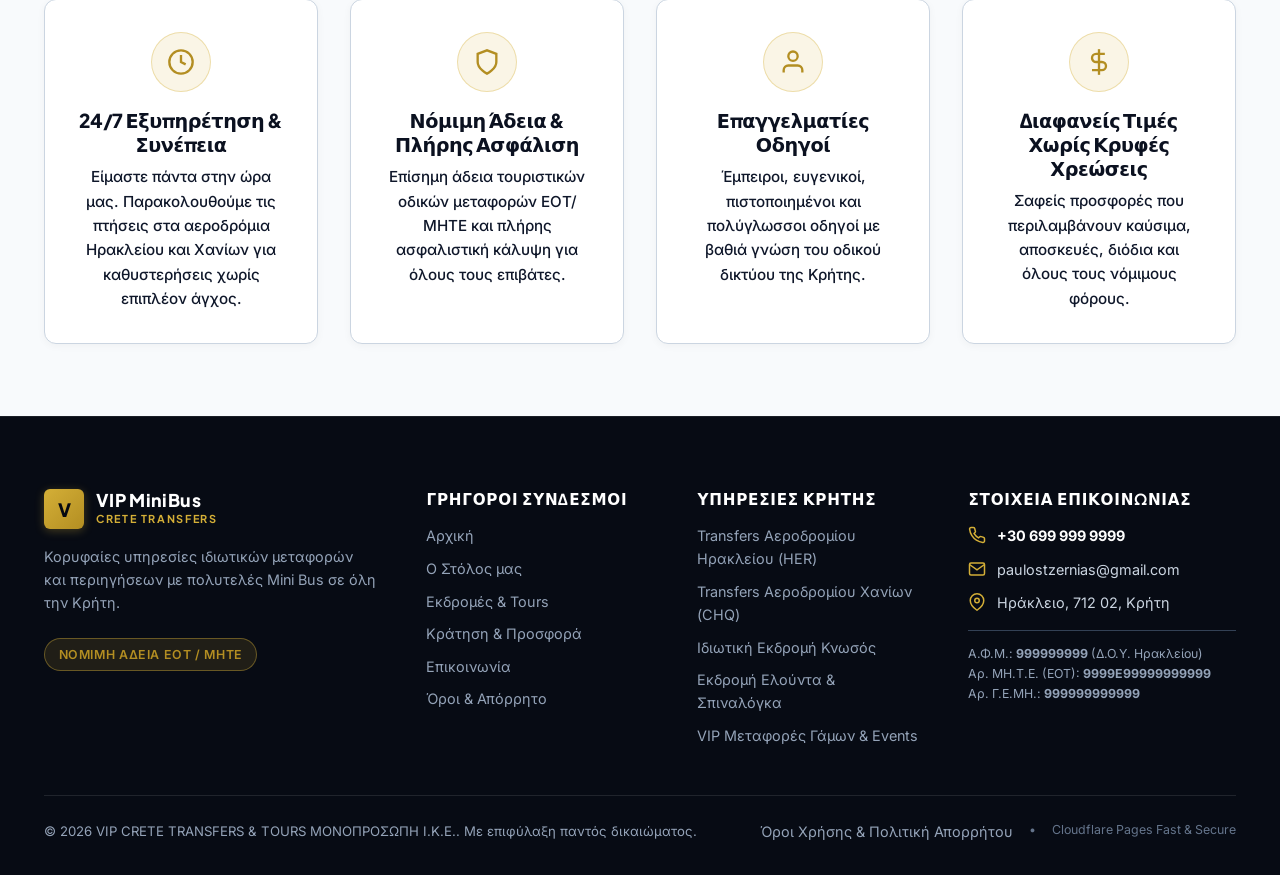
==== commit 60bcf97d: "fixes" ====
--- a/index.html
+++ b/index.html
@@ -275,56 +275,163 @@
         </p>
       </div>
 
-      <div id="fleet-preview-container" class="grid grid-2" style="max-width: 900px; margin: 0 auto;">
-        <div class="fleet-card">
-          <div class="image-frame aspect-16-9">
-            <div class="image-frame-placeholder">
-              <div class="badge badge-gold" style="margin-bottom: 0.6rem; font-size: 0.725rem;">
-                📸 ΕΔΩ ΜΠΑΙΝΕΙ ΦΩΤΟΓΡΑΦΙΑ
-              </div>
-              <svg class="placeholder-icon" viewBox="0 0 24 24" fill="none" stroke="currentColor" stroke-width="1.5">
-                <rect x="2" y="3" width="20" height="14" rx="2" ry="2"></rect>
-                <circle cx="8" cy="19" r="2"></circle>
-                <circle cx="16" cy="19" r="2"></circle>
-                <path d="M16 8h2l3 4v3h-5V8z"></path>
-              </svg>
-              <span class="placeholder-label">ΦΩΤΟΓΡΑΦΙΑ: Mercedes-Benz Sprinter VIP Εξωτερική Όψη</span>
-              <span class="placeholder-dimensions">[ΕΔΩ ΜΠΑΙΝΕΙ ΦΩΤΟΓΡΑΦΙΑ: Hero Mini Bus - 1600x900]</span>
-            </div>
-          </div>
-          <div class="fleet-card-body">
-            <span class="fleet-card-category">VIP Executive Mini Bus (19 + 1 Θέσεις)</span>
-            <h3 class="fleet-card-title">Mercedes-Benz Sprinter VIP Edition</h3>
-            <p class="text-muted" style="margin-bottom: 1rem; font-size: 0.95rem;">Η ναυαρχίδα των μεταφορών μας στην Κρήτη. Ασύγκριτη άνεση, πολυτέλεια και ασφάλεια για transfers αεροδρομίων, λιμανιών, ξενοδοχείων και εκδρομές.</p>
-            
-            <div class="fleet-meta">
-              <div class="fleet-meta-item">
-                <svg class="fleet-meta-icon" viewBox="0 0 24 24" fill="none" stroke="currentColor" stroke-width="2"><path d="M17 21v-2a4 4 0 0 0-4-4H5a4 4 0 0 0-4 4v2"></path><circle cx="9" cy="7" r="4"></circle><path d="M23 21v-2a4 4 0 0 0-3-3.87"></path><path d="M16 3.13a4 4 0 0 1 0 7.75"></path></svg>
-                <span>19 + 1</span>
-              </div>
-              <div class="fleet-meta-item">
-                <svg class="fleet-meta-icon" viewBox="0 0 24 24" fill="none" stroke="currentColor" stroke-width="2"><rect x="2" y="7" width="20" height="14" rx="2" ry="2"></rect><path d="M16 21V5a2 2 0 0 0-2-2h-4a2 2 0 0 0-2 2v16"></path></svg>
-                <span>18-20 Μεγάλες Βαλίτσες + Χειραποσκευές</span>
-              </div>
-              <div class="fleet-meta-item">
-                <span class="badge badge-gold">Κρήτη • 2024 VIP</span>
-              </div>
-            </div>
-
-            <div class="features-list">
-              <span class="feature-tag">✓ Ανατομικά Δερμάτινα Καθίσματα</span>
-              <span class="feature-tag">✓ Δωρεάν High-Speed Wi-Fi</span>
-              <span class="feature-tag">✓ Διζωνικός Αυτόματος Κλιματισμός (A/C)</span>
-              <span class="feature-tag">✓ Θύρες Φόρτισης USB & Type-C σε κάθε θέση</span>
-              <span class="feature-tag">✓ Φιμέ Παράθυρα Προστασίας Ήλιου & UV</span>
-            </div>
-
-            <div class="fleet-card-actions">
-              <a href="fleet.html#sprinter-vip-19" class="btn btn-secondary btn-sm" style="flex: 1;">Πλήρη Χαρακτηριστικά</a>
-              <a href="booking.html" class="btn btn-primary btn-sm" style="flex: 1;">Κράτηση Οχήματος</a>
-            </div>
-          </div>
-        </div>
+      <div class="carousel-wrapper">
+        <button type="button" class="carousel-arrow prev" id="home-fleet-prev-btn" aria-label="Προηγούμενο Όχημα">‹</button>
+        <div id="fleet-preview-container" class="carousel-track fleet-carousel-track">
+          <!-- Vehicle 1: Mercedes Sprinter VIP 19+1 -->
+          <div class="fleet-card card" data-vehicle-id="sprinter-vip-19">
+            <div class="image-frame aspect-16-9">
+              <div class="image-frame-placeholder">
+                <div class="badge badge-gold" style="margin-bottom: 0.6rem; font-size: 0.725rem;">
+                  📸 ΕΔΩ ΜΠΑΙΝΕΙ ΦΩΤΟΓΡΑΦΙΑ
+                </div>
+                <svg class="placeholder-icon" viewBox="0 0 24 24" fill="none" stroke="currentColor" stroke-width="1.5">
+                  <rect x="2" y="3" width="20" height="14" rx="2" ry="2"></rect>
+                  <circle cx="8" cy="19" r="2"></circle>
+                  <circle cx="16" cy="19" r="2"></circle>
+                  <path d="M16 8h2l3 4v3h-5V8z"></path>
+                </svg>
+                <span class="placeholder-label">ΦΩΤΟΓΡΑΦΙΑ: Mercedes-Benz Sprinter VIP 19+1</span>
+                <span class="placeholder-dimensions">[ΕΔΩ ΜΠΑΙΝΕΙ ΦΩΤΟΓΡΑΦΙΑ: 800x600]</span>
+              </div>
+            </div>
+            <div class="fleet-card-body">
+              <div class="fleet-card-header-minimal">
+                <h3 class="fleet-card-title">Mercedes-Benz Sprinter VIP Edition</h3>
+                <span class="badge badge-gold" style="font-size: 0.8rem; align-self: flex-start;">19+1 Θέσεις</span>
+              </div>
+              <button type="button" class="btn-fleet-toggle" aria-expanded="false">
+                <span class="toggle-text-more">Περισσότερες Πληροφορίες ↓</span>
+                <span class="toggle-text-less" style="display: none;">Λιγότερα ↑</span>
+              </button>
+              <div class="fleet-extra-info" style="display: none;">
+                <p class="text-muted fleet-desc" style="font-size: 0.925rem; margin: 0.8rem 0 1rem 0; line-height: 1.5;">Η ναυαρχίδα των μεταφορών μας στην Κρήτη. Ασύγκριτη άνεση, πολυτέλεια και ασφάλεια για transfers αεροδρομίων, λιμανιών, ξενοδοχείων και εκδρομές.</p>
+                <div class="fleet-meta" style="margin-bottom: 0.85rem;">
+                  <div class="fleet-meta-item">
+                    <svg class="fleet-meta-icon" viewBox="0 0 24 24" fill="none" stroke="currentColor" stroke-width="2"><path d="M17 21v-2a4 4 0 0 0-4-4H5a4 4 0 0 0-4 4v2"></path><circle cx="9" cy="7" r="4"></circle><path d="M23 21v-2a4 4 0 0 0-3-3.87"></path><path d="M16 3.13a4 4 0 0 1 0 7.75"></path></svg>
+                    <span>19 + 1 Επιβάτες</span>
+                  </div>
+                  <div class="fleet-meta-item">
+                    <svg class="fleet-meta-icon" viewBox="0 0 24 24" fill="none" stroke="currentColor" stroke-width="2"><rect x="2" y="7" width="20" height="14" rx="2" ry="2"></rect><path d="M16 21V5a2 2 0 0 0-2-2h-4a2 2 0 0 0-2 2v16"></path></svg>
+                    <span>18-20 Μεγάλες Βαλίτσες + Χειραποσκευές</span>
+                  </div>
+                </div>
+                <div class="features-list" style="margin-bottom: 1rem;">
+                  <span class="feature-tag">✓ Ανατομικά Δερμάτινα Καθίσματα</span>
+                  <span class="feature-tag">✓ Δωρεάν High-Speed Wi-Fi</span>
+                  <span class="feature-tag">✓ Διζωνικός Αυτόματος Κλιματισμός (A/C)</span>
+                  <span class="feature-tag">✓ Θύρες Φόρτισης USB & Type-C</span>
+                </div>
+                <div class="fleet-card-actions" style="margin-top: 1rem;">
+                  <a href="booking.html" class="btn btn-primary btn-sm btn-block">Κράτηση Οχήματος</a>
+                </div>
+              </div>
+            </div>
+          </div>
+
+          <!-- Vehicle 2: Mercedes Sprinter Executive 16+1 -->
+          <div class="fleet-card card" data-vehicle-id="sprinter-vip-16">
+            <div class="image-frame aspect-16-9">
+              <div class="image-frame-placeholder">
+                <div class="badge badge-gold" style="margin-bottom: 0.6rem; font-size: 0.725rem;">
+                  📸 ΕΔΩ ΜΠΑΙΝΕΙ ΦΩΤΟΓΡΑΦΙΑ
+                </div>
+                <svg class="placeholder-icon" viewBox="0 0 24 24" fill="none" stroke="currentColor" stroke-width="1.5">
+                  <rect x="2" y="3" width="20" height="14" rx="2" ry="2"></rect>
+                  <circle cx="8" cy="19" r="2"></circle>
+                  <circle cx="16" cy="19" r="2"></circle>
+                  <path d="M16 8h2l3 4v3h-5V8z"></path>
+                </svg>
+                <span class="placeholder-label">ΦΩΤΟΓΡΑΦΙΑ: Mercedes-Benz Sprinter Executive 16+1</span>
+                <span class="placeholder-dimensions">[ΕΔΩ ΜΠΑΙΝΕΙ ΦΩΤΟΓΡΑΦΙΑ: 800x600]</span>
+              </div>
+            </div>
+            <div class="fleet-card-body">
+              <div class="fleet-card-header-minimal">
+                <h3 class="fleet-card-title">Mercedes-Benz Sprinter Executive</h3>
+                <span class="badge badge-gold" style="font-size: 0.8rem; align-self: flex-start;">16+1 Θέσεις</span>
+              </div>
+              <button type="button" class="btn-fleet-toggle" aria-expanded="false">
+                <span class="toggle-text-more">Περισσότερες Πληροφορίες ↓</span>
+                <span class="toggle-text-less" style="display: none;">Λιγότερα ↑</span>
+              </button>
+              <div class="fleet-extra-info" style="display: none;">
+                <p class="text-muted fleet-desc" style="font-size: 0.925rem; margin: 0.8rem 0 1rem 0; line-height: 1.5;">Ιδανική επιλογή για μεσαίου μεγέθους ομάδες, οικογένειες και εταιρικά στελέχη που αναζητούν άνεση και ευελιξία στις διαδρομές της Κρήτης.</p>
+                <div class="fleet-meta" style="margin-bottom: 0.85rem;">
+                  <div class="fleet-meta-item">
+                    <svg class="fleet-meta-icon" viewBox="0 0 24 24" fill="none" stroke="currentColor" stroke-width="2"><path d="M17 21v-2a4 4 0 0 0-4-4H5a4 4 0 0 0-4 4v2"></path><circle cx="9" cy="7" r="4"></circle><path d="M23 21v-2a4 4 0 0 0-3-3.87"></path><path d="M16 3.13a4 4 0 0 1 0 7.75"></path></svg>
+                    <span>16 + 1 Επιβάτες</span>
+                  </div>
+                  <div class="fleet-meta-item">
+                    <svg class="fleet-meta-icon" viewBox="0 0 24 24" fill="none" stroke="currentColor" stroke-width="2"><rect x="2" y="7" width="20" height="14" rx="2" ry="2"></rect><path d="M16 21V5a2 2 0 0 0-2-2h-4a2 2 0 0 0-2 2v16"></path></svg>
+                    <span>16 Μεγάλες Βαλίτσες + Χειραποσκευές</span>
+                  </div>
+                </div>
+                <div class="features-list" style="margin-bottom: 1rem;">
+                  <span class="feature-tag">✓ Ανακλινόμενα Δερμάτινα Καθίσματα</span>
+                  <span class="feature-tag">✓ Δωρεάν High-Speed Wi-Fi</span>
+                  <span class="feature-tag">✓ Ισχυρός Κλιματισμός Επιβατών</span>
+                  <span class="feature-tag">✓ USB Θύρες Φόρτισης</span>
+                </div>
+                <div class="fleet-card-actions" style="margin-top: 1rem;">
+                  <a href="booking.html" class="btn btn-primary btn-sm btn-block">Κράτηση Οχήματος</a>
+                </div>
+              </div>
+            </div>
+          </div>
+
+          <!-- Vehicle 3: Mercedes-Benz V-Class VIP 7+1 -->
+          <div class="fleet-card card" data-vehicle-id="v-class-vip-7">
+            <div class="image-frame aspect-16-9">
+              <div class="image-frame-placeholder">
+                <div class="badge badge-gold" style="margin-bottom: 0.6rem; font-size: 0.725rem;">
+                  📸 ΕΔΩ ΜΠΑΙΝΕΙ ΦΩΤΟΓΡΑΦΙΑ
+                </div>
+                <svg class="placeholder-icon" viewBox="0 0 24 24" fill="none" stroke="currentColor" stroke-width="1.5">
+                  <rect x="2" y="3" width="20" height="14" rx="2" ry="2"></rect>
+                  <circle cx="8" cy="19" r="2"></circle>
+                  <circle cx="16" cy="19" r="2"></circle>
+                  <path d="M16 8h2l3 4v3h-5V8z"></path>
+                </svg>
+                <span class="placeholder-label">ΦΩΤΟΓΡΑΦΙΑ: Mercedes-Benz V-Class VIP Minivan 7+1</span>
+                <span class="placeholder-dimensions">[ΕΔΩ ΜΠΑΙΝΕΙ ΦΩΤΟΓΡΑΦΙΑ: 800x600]</span>
+              </div>
+            </div>
+            <div class="fleet-card-body">
+              <div class="fleet-card-header-minimal">
+                <h3 class="fleet-card-title">Mercedes-Benz V-Class VIP</h3>
+                <span class="badge badge-gold" style="font-size: 0.8rem; align-self: flex-start;">7+1 Θέσεις</span>
+              </div>
+              <button type="button" class="btn-fleet-toggle" aria-expanded="false">
+                <span class="toggle-text-more">Περισσότερες Πληροφορίες ↓</span>
+                <span class="toggle-text-less" style="display: none;">Λιγότερα ↑</span>
+              </button>
+              <div class="fleet-extra-info" style="display: none;">
+                <p class="text-muted fleet-desc" style="font-size: 0.925rem; margin: 0.8rem 0 1rem 0; line-height: 1.5;">Η απόλυτη πολυτέλεια σε premium VIP minivan. Ιδανικό για VIP transfers, honeymooners και ιδιωτικές περιηγήσεις υψηλού κύρους.</p>
+                <div class="fleet-meta" style="margin-bottom: 0.85rem;">
+                  <div class="fleet-meta-item">
+                    <svg class="fleet-meta-icon" viewBox="0 0 24 24" fill="none" stroke="currentColor" stroke-width="2"><path d="M17 21v-2a4 4 0 0 0-4-4H5a4 4 0 0 0-4 4v2"></path><circle cx="9" cy="7" r="4"></circle><path d="M23 21v-2a4 4 0 0 0-3-3.87"></path><path d="M16 3.13a4 4 0 0 1 0 7.75"></path></svg>
+                    <span>7 + 1 Επιβάτες</span>
+                  </div>
+                  <div class="fleet-meta-item">
+                    <svg class="fleet-meta-icon" viewBox="0 0 24 24" fill="none" stroke="currentColor" stroke-width="2"><rect x="2" y="7" width="20" height="14" rx="2" ry="2"></rect><path d="M16 21V5a2 2 0 0 0-2-2h-4a2 2 0 0 0-2 2v16"></path></svg>
+                    <span>7-8 Μεγάλες Βαλίτσες + Χειραποσκευές</span>
+                  </div>
+                </div>
+                <div class="features-list" style="margin-bottom: 1rem;">
+                  <span class="feature-tag">✓ VIP Δερμάτινα Καθίσματα</span>
+                  <span class="feature-tag">✓ Δωρεάν High-Speed Wi-Fi</span>
+                  <span class="feature-tag">✓ Climatronic Πολλαπλών Ζωνών</span>
+                  <span class="feature-tag">✓ Φιμέ Τζάμια Προστασίας</span>
+                </div>
+                <div class="fleet-card-actions" style="margin-top: 1rem;">
+                  <a href="booking.html" class="btn btn-primary btn-sm btn-block">Κράτηση Οχήματος</a>
+                </div>
+              </div>
+            </div>
+          </div>
+        </div>
+        <button type="button" class="carousel-arrow next" id="home-fleet-next-btn" aria-label="Επόμενο Όχημα">›</button>
       </div>
     </div>
   </section>
@@ -338,24 +445,13 @@
         <span class="badge badge-gold" style="margin-bottom: 0.8rem;" data-i18n="toursBadge">Δημοφιλή Tours</span>
         <h2 class="section-title text-black" data-i18n="toursHomeTitle">Δημοφιλή Tours στην Κρήτη</h2>
         <p class="section-description" data-i18n="toursHomeSubtitle">
-          Ανακαλύψτε τις κορυφαίες εκδρομές μας σε μία σειρά. Σύρετε (swipe) για να δείτε όλους τους προορισμούς με το VIP Mini Bus.
+          Ανακαλύψτε τις κορυφαίες ιδιωτικές εκδρομές μας στην Κρήτη με την άνεση και ασφάλεια του VIP Mini Bus.
         </p>
       </div>
 
-      <div class="tours-carousel-wrapper">
-        <div class="tours-carousel-header">
-          <div class="carousel-hint">
-            <span class="swipe-icon">👈</span>
-            <span data-i18n="toursSwipeHint">Σύρετε (swipe) για να δείτε όλες τις εκδρομές</span>
-            <span class="swipe-icon">👉</span>
-          </div>
-          <div class="carousel-arrows">
-            <button type="button" class="carousel-arrow prev" id="tours-prev-btn" aria-label="Προηγούμενη Εκδρομή">‹</button>
-            <button type="button" class="carousel-arrow next" id="tours-next-btn" aria-label="Επόμενη Εκδρομή">›</button>
-          </div>
-        </div>
-
-        <div id="home-tours-preview" class="tours-carousel-track" style="margin-bottom: 2.5rem;">
+      <div class="carousel-wrapper">
+        <button type="button" class="carousel-arrow prev" id="home-tours-prev-btn" aria-label="Προηγούμενη Εκδρομή">‹</button>
+        <div id="home-tours-preview" class="carousel-track tours-carousel-track" style="margin-bottom: 2.5rem;">
           <!-- Tour 1 -->
           <div class="tour-card card">
             <div class="image-frame aspect-16-9">
@@ -551,6 +647,7 @@
             </div>
           </div>
         </div>
+        <button type="button" class="carousel-arrow next" id="home-tours-next-btn" aria-label="Επόμενη Εκδρομή">›</button>
       </div>
 
       <div class="text-center reveal">
--- a/css/components.css
+++ b/css/components.css
@@ -18,8 +18,8 @@
 }
 
 /* Stable minimum heights prevent container collapse on navigation */
-#fleet-detail-container { min-height: 600px; }
-#all-tours-container { min-height: 800px; }
+#fleet-detail-container { min-height: 400px; }
+#all-tours-container { min-height: 480px; }
 #fleet-preview-container { min-height: 400px; }
 #home-tours-preview { min-height: 480px; }
 
@@ -873,78 +873,82 @@
 }
 
 /* --------------------------------------------------------------------------
-   TOURS HORIZONTAL SWIPE CAROUSEL (All Tours in One Row with Smooth Swipe)
+   UNIVERSAL CAROUSEL COMPONENT (Middle Left & Right Arrows, Smooth Touch Swipe)
    -------------------------------------------------------------------------- */
-.tours-carousel-wrapper {
+.carousel-wrapper {
   position: relative;
   width: 100%;
-  margin-bottom: 2rem;
-}
-
-.tours-carousel-header {
-  display: flex;
-  align-items: center;
-  justify-content: space-between;
-  margin-bottom: 1.25rem;
-  padding: 0 0.25rem;
-}
-
-.carousel-hint {
+}
+
+.carousel-arrow {
+  position: absolute;
+  top: 50%;
+  transform: translateY(-50%);
+  z-index: 25;
   display: inline-flex;
   align-items: center;
-  gap: 0.5rem;
-  font-size: 0.875rem;
-  font-weight: 600;
-  color: #334155;
-  background: #F1F5F9;
-  padding: 0.4rem 0.95rem;
-  border-radius: var(--radius-full);
-  border: 1px solid #CBD5E1;
-}
-
-.carousel-hint .swipe-icon {
-  font-size: 1rem;
-}
-
-.carousel-arrows {
-  display: flex;
-  align-items: center;
-  gap: 0.6rem;
-}
-
-.carousel-arrow {
-  display: inline-flex;
-  align-items: center;
   justify-content: center;
-  width: 44px;
-  height: 44px;
+  width: 48px;
+  height: 48px;
   border-radius: 50%;
   background: #0B1120;
   color: var(--color-accent);
-  border: 1px solid rgba(212, 175, 55, 0.4);
-  font-size: 1.5rem;
-  font-weight: 700;
-  line-height: 1;
+  border: 1.5px solid rgba(212, 175, 55, 0.6);
   cursor: pointer;
-  transition: all 0.2s ease;
-  box-shadow: 0 2px 8px rgba(0, 0, 0, 0.15);
+  transition: all 0.2s cubic-bezier(0.16, 1, 0.3, 1);
+  box-shadow: 0 4px 16px rgba(0, 0, 0, 0.35);
   user-select: none;
   -webkit-tap-highlight-color: transparent;
+}
+
+.carousel-arrow svg {
+  width: 22px;
+  height: 22px;
 }
 
 .carousel-arrow:hover {
   background: var(--color-accent);
   color: #0B1120;
   border-color: var(--color-accent);
-  transform: translateY(-2px);
-  box-shadow: 0 4px 14px rgba(212, 175, 55, 0.4);
+  transform: translateY(-50%) scale(1.1);
+  box-shadow: 0 6px 20px rgba(212, 175, 55, 0.5);
 }
 
 .carousel-arrow:active {
-  transform: scale(0.95);
-}
-
-.tours-carousel-track {
+  transform: translateY(-50%) scale(0.95);
+}
+
+.carousel-arrow.prev {
+  left: -22px;
+}
+
+.carousel-arrow.next {
+  right: -22px;
+}
+
+@media (max-width: 992px) {
+  .carousel-arrow {
+    width: 40px;
+    height: 40px;
+    background: rgba(11, 17, 32, 0.9);
+    backdrop-filter: blur(4px);
+    -webkit-backdrop-filter: blur(4px);
+  }
+  .carousel-arrow svg {
+    width: 18px;
+    height: 18px;
+  }
+  .carousel-arrow.prev {
+    left: 4px;
+  }
+  .carousel-arrow.next {
+    right: 4px;
+  }
+}
+
+.carousel-track,
+.tours-carousel-track,
+.fleet-carousel-track {
   display: flex;
   flex-direction: row;
   flex-wrap: nowrap;
@@ -954,39 +958,53 @@
   scroll-snap-type: x mandatory;
   scroll-behavior: smooth;
   -webkit-overflow-scrolling: touch;
-  padding: 0.5rem 0.25rem 1.5rem 0.25rem;
+  padding: 0.75rem 0.25rem 1.75rem 0.25rem;
   scrollbar-width: thin;
   scrollbar-color: var(--color-accent) #E2E8F0;
   cursor: grab;
-}
-
-.tours-carousel-track.dragging {
+  align-items: flex-start;
+}
+
+.carousel-track.dragging,
+.tours-carousel-track.dragging,
+.fleet-carousel-track.dragging {
   cursor: grabbing;
   scroll-snap-type: none;
   scroll-behavior: auto;
   user-select: none;
 }
 
-.tours-carousel-track::-webkit-scrollbar {
+.carousel-track::-webkit-scrollbar,
+.tours-carousel-track::-webkit-scrollbar,
+.fleet-carousel-track::-webkit-scrollbar {
   height: 7px;
 }
 
-.tours-carousel-track::-webkit-scrollbar-track {
+.carousel-track::-webkit-scrollbar-track,
+.tours-carousel-track::-webkit-scrollbar-track,
+.fleet-carousel-track::-webkit-scrollbar-track {
   background: #E2E8F0;
   border-radius: 999px;
 }
 
-.tours-carousel-track::-webkit-scrollbar-thumb {
+.carousel-track::-webkit-scrollbar-thumb,
+.tours-carousel-track::-webkit-scrollbar-thumb,
+.fleet-carousel-track::-webkit-scrollbar-thumb {
   background: var(--color-accent);
   border-radius: 999px;
 }
 
-.tours-carousel-track::-webkit-scrollbar-thumb:hover {
+.carousel-track::-webkit-scrollbar-thumb:hover,
+.tours-carousel-track::-webkit-scrollbar-thumb:hover,
+.fleet-carousel-track::-webkit-scrollbar-thumb:hover {
   background: var(--color-accent-hover);
 }
 
-/* Tour Card sizing in the single horizontal swipe row */
-.tours-carousel-track .tour-card {
+/* Card sizing inside any carousel */
+.carousel-track .tour-card,
+.tours-carousel-track .tour-card,
+.carousel-track .fleet-card,
+.fleet-carousel-track .fleet-card {
   flex: 0 0 calc(33.333% - 1rem);
   min-width: 330px;
   max-width: 420px;
@@ -1001,44 +1019,133 @@
   transition: transform 0.2s ease, box-shadow 0.2s ease, border-color 0.2s ease;
 }
 
-.tours-carousel-track .tour-card:hover {
-  transform: translateY(-4px);
+.carousel-track .tour-card:hover,
+.tours-carousel-track .tour-card:hover,
+.carousel-track .fleet-card:hover,
+.fleet-carousel-track .fleet-card:hover {
   border-color: var(--color-accent);
   box-shadow: 0 10px 24px rgba(11, 17, 32, 0.12);
 }
 
+.carousel-track .tour-card .tour-card-body,
 .tours-carousel-track .tour-card .tour-card-body {
   display: flex;
   flex-direction: column;
   flex: 1;
 }
 
+.carousel-track .tour-card .tour-footer,
 .tours-carousel-track .tour-card .tour-footer {
   margin-top: auto;
 }
 
 @media (max-width: 1024px) {
-  .tours-carousel-track .tour-card {
+  .carousel-track .tour-card,
+  .tours-carousel-track .tour-card,
+  .carousel-track .fleet-card,
+  .fleet-carousel-track .fleet-card {
     flex: 0 0 calc(50% - 0.75rem);
-    min-width: 310px;
+    min-width: 300px;
   }
 }
 
 @media (max-width: 768px) {
-  .tours-carousel-header {
-    flex-direction: column-reverse;
-    align-items: center;
-    gap: 0.75rem;
-  }
-  .carousel-hint {
-    font-size: 0.8rem;
-    padding: 0.35rem 0.8rem;
-  }
-  .tours-carousel-track .tour-card {
+  .carousel-track .tour-card,
+  .tours-carousel-track .tour-card,
+  .carousel-track .fleet-card,
+  .fleet-carousel-track .fleet-card {
     flex: 0 0 86%;
     min-width: 280px;
     max-width: 340px;
   }
+}
+
+/* --------------------------------------------------------------------------
+   MINIMAL FLEET CARD WITH EXPANDABLE DETAILS
+   -------------------------------------------------------------------------- */
+.fleet-card {
+  cursor: pointer;
+  background: #FFFFFF;
+  border-radius: var(--radius-lg);
+  border: 1px solid #CBD5E1;
+  overflow: hidden;
+  transition: border-color 0.2s ease, box-shadow 0.2s ease;
+}
+
+.fleet-card-body {
+  padding: 1.5rem;
+}
+
+.fleet-card-header-minimal {
+  display: flex;
+  flex-direction: column;
+  gap: 0.5rem;
+}
+
+.fleet-card-title {
+  font-size: 1.25rem;
+  font-weight: 700;
+  color: #0B1120;
+  margin: 0;
+  line-height: 1.3;
+}
+
+.btn-fleet-toggle {
+  display: inline-flex;
+  align-items: center;
+  justify-content: center;
+  width: 100%;
+  margin-top: 1rem;
+  padding: 0.65rem 1rem;
+  background: #F8FAFC;
+  border: 1px solid #CBD5E1;
+  border-radius: var(--radius-sm);
+  color: #0B1120;
+  font-weight: 700;
+  font-size: 0.875rem;
+  cursor: pointer;
+  transition: all 0.2s ease;
+  user-select: none;
+}
+
+.btn-fleet-toggle:hover {
+  background: var(--color-accent);
+  color: #0B1120;
+  border-color: var(--color-accent);
+}
+
+.fleet-card.expanded .btn-fleet-toggle {
+  background: #0B1120;
+  color: #FFFFFF;
+  border-color: #0B1120;
+}
+
+.fleet-card:not(.expanded) .fleet-extra-info {
+  display: none !important;
+}
+
+.fleet-card.expanded .fleet-extra-info {
+  display: block !important;
+}
+
+.fleet-card.expanded .toggle-text-more {
+  display: none !important;
+}
+
+.fleet-card.expanded .toggle-text-less {
+  display: inline !important;
+}
+
+.fleet-extra-info {
+  margin-top: 1.25rem;
+  padding-top: 1.25rem;
+  border-top: 1px dashed #CBD5E1;
+  animation: fleetExpandFade 0.25s ease-out;
+}
+
+@keyframes fleetExpandFade {
+  from { opacity: 0; transform: translateY(-8px); }
+  to { opacity: 1; transform: translateY(0); }
 }
 
 /* Why Choose Us Card - Strictly High-Contrast Black Text */
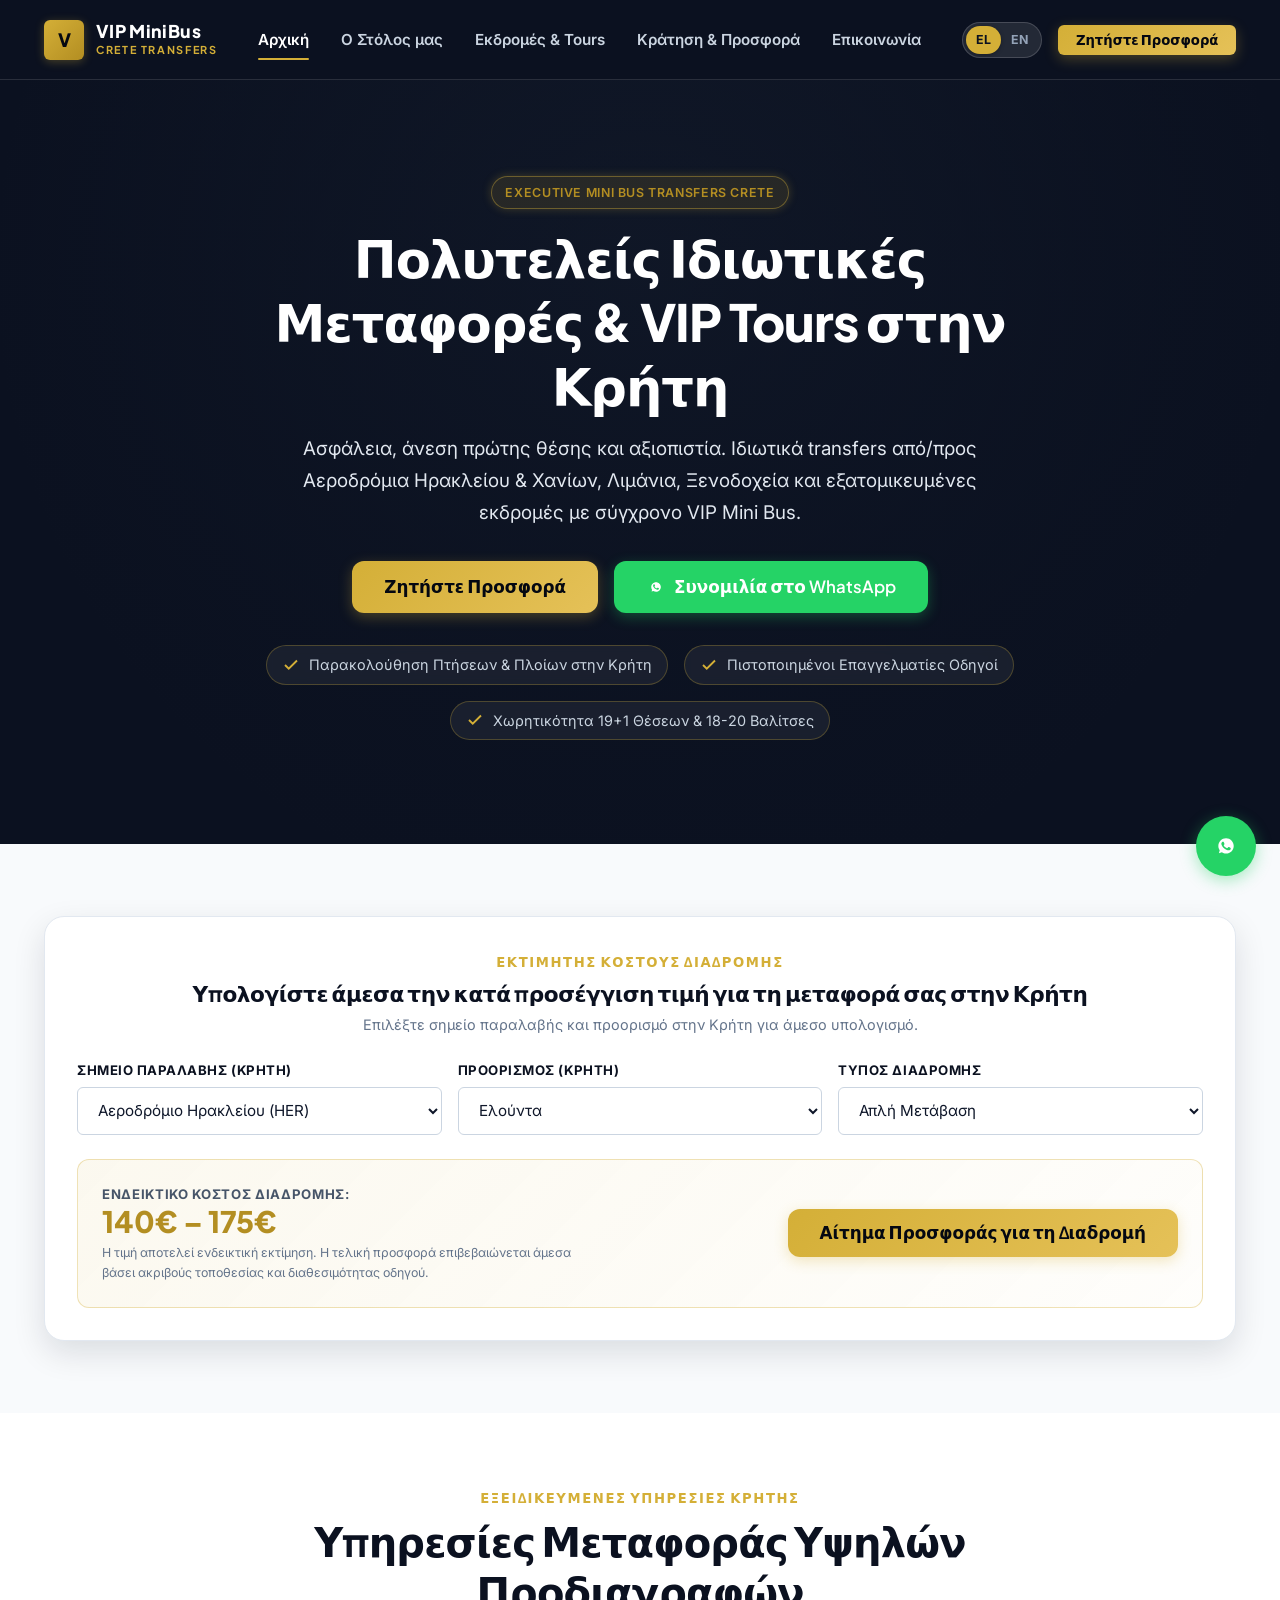
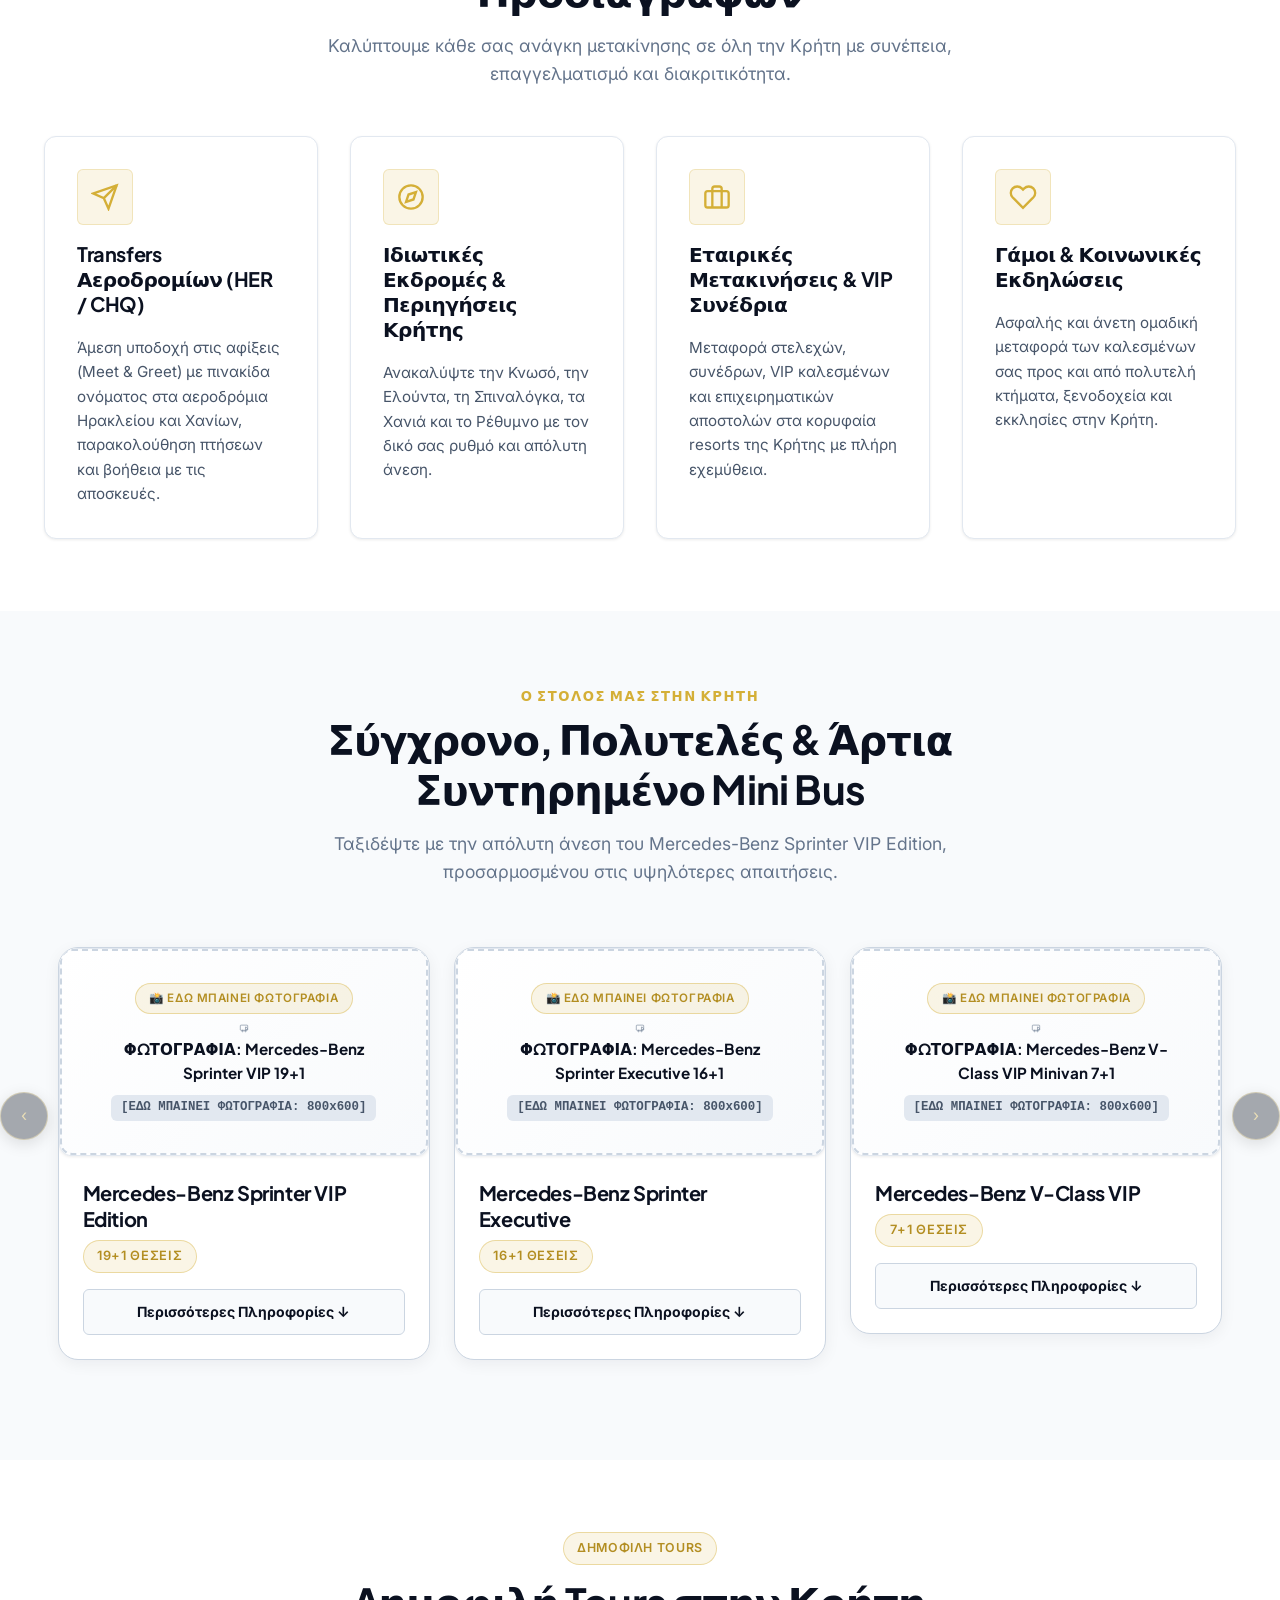
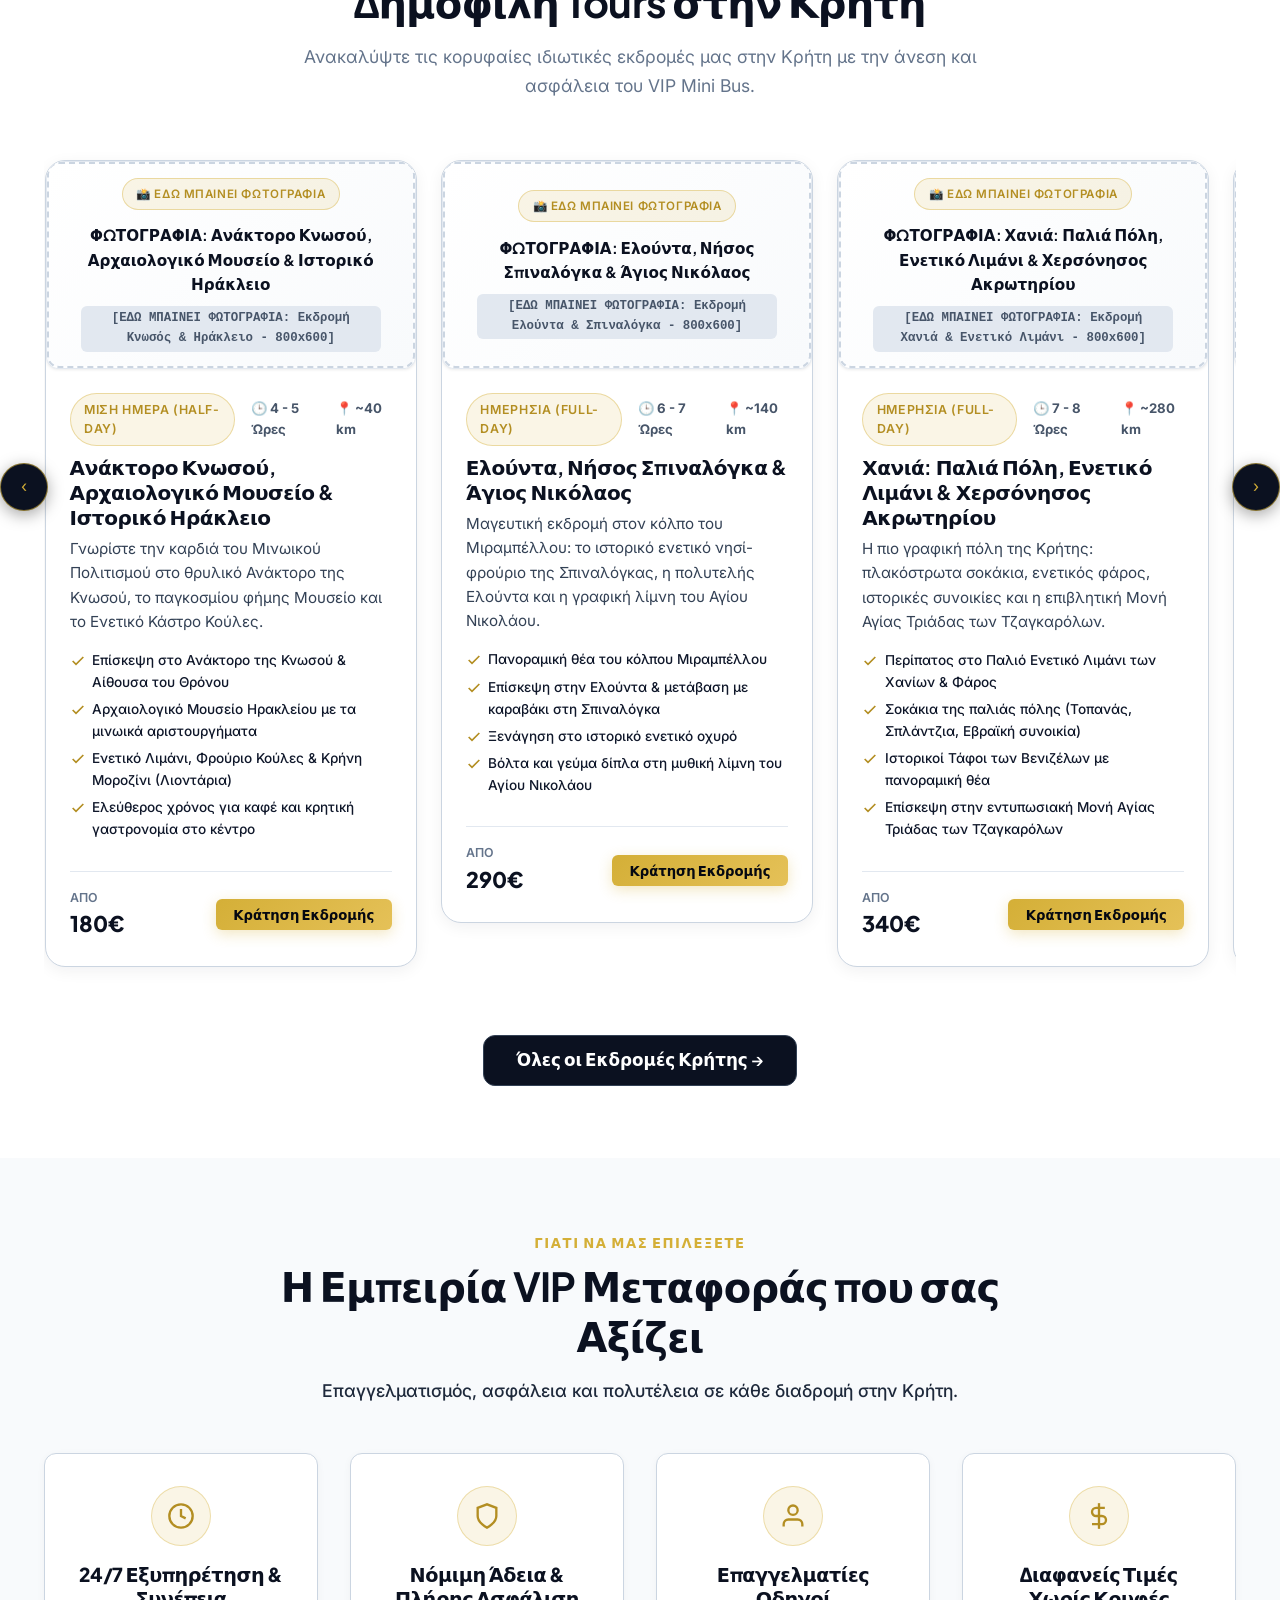
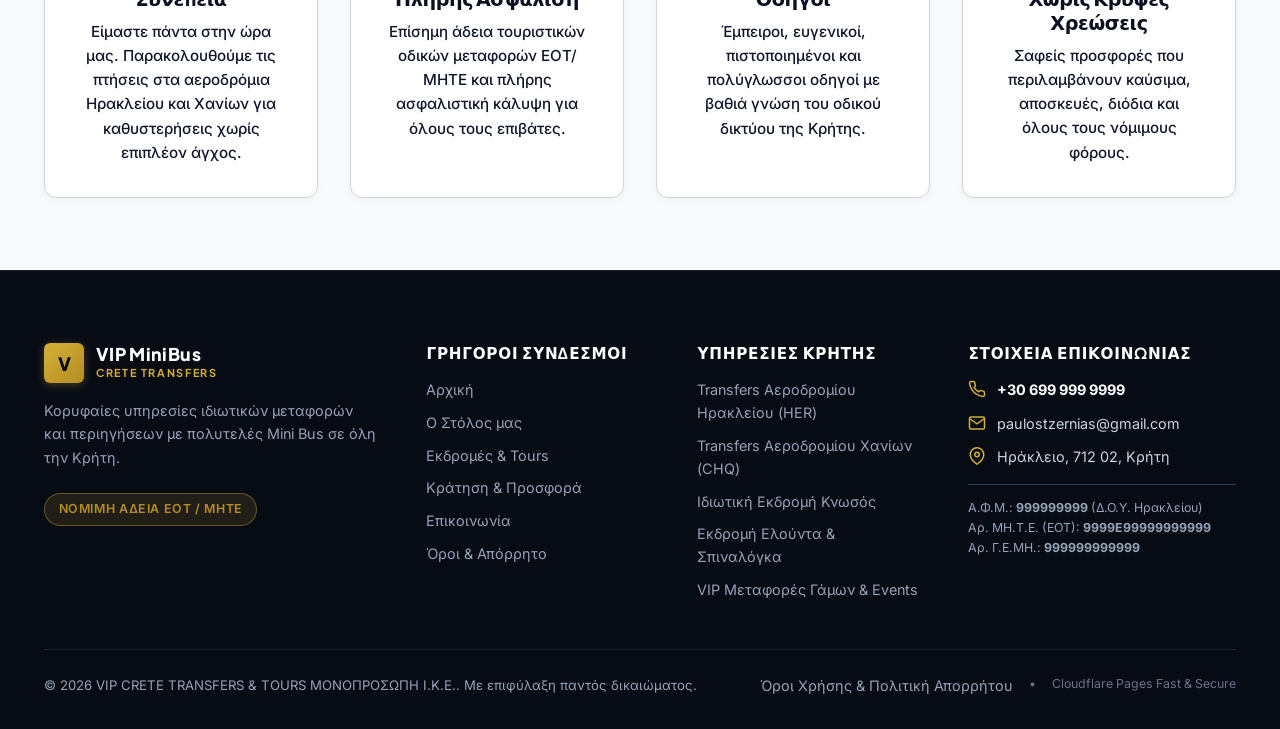
==== commit 071ba5f4: "fixes" ====
--- a/index.html
+++ b/index.html
@@ -34,13 +34,22 @@
           </div>
         </a>
 
-        <!-- Desktop Navigation -->
+        <!-- Navigation Menu -->
         <nav class="nav-menu" aria-label="Main Navigation">
           <a href="index.html" class="nav-link active" data-i18n="navHome">Αρχική</a>
           <a href="fleet.html" class="nav-link" data-i18n="navFleet">Ο Στόλος μας</a>
           <a href="tours.html" class="nav-link" data-i18n="navTours">Εκδρομές & Tours</a>
           <a href="booking.html" class="nav-link" data-i18n="navBooking">Κράτηση & Προσφορά</a>
           <a href="contact.html" class="nav-link" data-i18n="navContact">Επικοινωνία</a>
+
+          <!-- Mobile Drawer Actions (Language & Quote Button) -->
+          <div class="mobile-menu-extras">
+            <div class="lang-switcher" aria-label="Language selector">
+              <button type="button" class="lang-btn active" data-lang="el">EL</button>
+              <button type="button" class="lang-btn" data-lang="en">EN</button>
+            </div>
+            <a href="booking.html" class="btn btn-primary btn-quote-mobile" data-i18n="btnGetQuote">Ζητήστε Προσφορά</a>
+          </div>
         </nav>
 
         <!-- Right Side Actions: Lang Switcher & CTA Button -->
@@ -63,69 +72,46 @@
   </header>
 
   <!-- =========================================================================
-       2. HERO SECTION - CRETE
+       2. HERO SECTION - CRETE (Ready for Future Background Image)
        ========================================================================= -->
-  <section class="hero-section">
+  <section class="hero-section hero-home">
     <div class="container">
-      <div class="hero-grid">
-        <!-- Left Content -->
-        <div class="hero-content reveal">
-          <div class="hero-badge-wrap">
-            <span class="badge badge-gold badge-gold-pulse" data-i18n="heroBadge">Executive Mini Bus Transfers Crete</span>
-          </div>
-          <h1 class="hero-title" data-i18n="heroTitle">
-            Πολυτελείς Ιδιωτικές Μεταφορές & VIP Tours στην Κρήτη
-          </h1>
-          <p class="hero-subtitle" data-i18n="heroSubtitle">
-            Ασφάλεια, άνεση πρώτης θέσης και αξιοπιστία. Ιδιωτικά transfers από/προς Αεροδρόμια Ηρακλείου & Χανίων, Λιμάνια, Ξενοδοχεία και εξατομικευμένες εκδρομές με σύγχρονο VIP Mini Bus.
-          </p>
-
-          <div class="hero-actions">
-            <a href="booking.html" class="btn btn-primary btn-lg" data-i18n="btnGetQuote">
-              Ζητήστε Προσφορά
-            </a>
-            <a href="#" class="btn btn-whatsapp btn-lg dyn-whatsapp-link" target="_blank" rel="noopener">
-              <svg width="20" height="20" viewBox="0 0 24 24" fill="currentColor">
-                <path d="M12.031 6.172c-3.181 0-5.767 2.586-5.768 5.766-.001 1.298.38 2.27 1.019 3.287l-.582 2.128 2.182-.573c.978.58 1.911.928 3.145.929 3.178 0 5.767-2.587 5.768-5.766.001-3.187-2.575-5.77-5.764-5.771zm3.392 8.244c-.144.405-.837.774-1.17.824-.299.045-.677.063-1.092-.069-.252-.08-.575-.187-.988-.365-1.739-.751-2.874-2.502-2.961-2.617-.087-.116-.708-.94-.708-1.793s.448-1.273.607-1.446c.159-.173.346-.217.462-.217l.332.006c.106.005.249-.04.39.298.144.347.491 1.2.534 1.287.043.087.072.188.014.304-.058.116-.087.188-.173.289l-.26.304c-.087.086-.177.18-.076.354.101.174.449.741.964 1.201.662.591 1.221.774 1.394.86.174.086.275.072.376-.044.101-.116.433-.506.549-.68.116-.173.231-.145.39-.087s1.011.477 1.184.564.289.13.332.202c.043.073.043.419-.101.824z"/>
-              </svg>
-              <span data-i18n="btnWhatsAppDirect">Συνομιλία στο WhatsApp</span>
-            </a>
-          </div>
-
-          <!-- Trust Badges Under Hero -->
-          <div class="hero-features">
-            <div class="hero-feature-item">
-              <svg class="hero-feature-icon" viewBox="0 0 24 24" fill="none" stroke="currentColor" stroke-width="2.5"><polyline points="20 6 9 17 4 12"></polyline></svg>
-              <span data-i18n="heroFeature1">Παρακολούθηση Πτήσεων & Πλοίων στην Κρήτη</span>
-            </div>
-            <div class="hero-feature-item">
-              <svg class="hero-feature-icon" viewBox="0 0 24 24" fill="none" stroke="currentColor" stroke-width="2.5"><polyline points="20 6 9 17 4 12"></polyline></svg>
-              <span data-i18n="heroFeature2">Πιστοποιημένοι Επαγγελματίες Οδηγοί</span>
-            </div>
-            <div class="hero-feature-item">
-              <svg class="hero-feature-icon" viewBox="0 0 24 24" fill="none" stroke="currentColor" stroke-width="2.5"><polyline points="20 6 9 17 4 12"></polyline></svg>
-              <span data-i18n="heroFeature3">Χωρητικότητα 19+1 Θέσεων & 18-20 Βαλίτσες</span>
-            </div>
-          </div>
-        </div>
-
-        <!-- Right White Image Placeholder Frame (Explicit Photo Tag) -->
-        <div class="hero-image-wrap reveal delay-100">
-          <div class="image-frame image-frame-dark aspect-hero">
-            <div class="image-frame-placeholder">
-              <div class="badge badge-gold" style="margin-bottom: 0.8rem; font-size: 0.8rem;">
-                📸 ΕΔΩ ΜΠΑΙΝΕΙ ΦΩΤΟΓΡΑΦΙΑ
-              </div>
-              <svg class="placeholder-icon" viewBox="0 0 24 24" fill="none" stroke="currentColor" stroke-width="1.5">
-                <rect x="2" y="3" width="20" height="14" rx="2" ry="2"></rect>
-                <circle cx="8" cy="19" r="2"></circle>
-                <circle cx="16" cy="19" r="2"></circle>
-                <path d="M16 8h2l3 4v3h-5V8z"></path>
-              </svg>
-              <span class="placeholder-label" style="font-size: 1.05rem;">ΦΩΤΟΓΡΑΦΙΑ: Mercedes-Benz Sprinter VIP Edition</span>
-              <span class="placeholder-dimensions">[ΕΔΩ ΜΠΑΙΝΕΙ ΦΩΤΟΓΡΑΦΙΑ: Hero Mini Bus - 1600x900]</span>
-              <span class="badge badge-gold" style="margin-top: 1rem;">Κρήτη • 19+1 Θέσεις • VIP Luxury</span>
-            </div>
+      <div class="hero-content hero-content-center reveal">
+        <div class="hero-badge-wrap">
+          <span class="badge badge-gold badge-gold-pulse" data-i18n="heroBadge">Executive Mini Bus Transfers Crete</span>
+        </div>
+        <h1 class="hero-title" data-i18n="heroTitle">
+          Πολυτελείς Ιδιωτικές Μεταφορές & VIP Tours στην Κρήτη
+        </h1>
+        <p class="hero-subtitle" data-i18n="heroSubtitle">
+          Ασφάλεια, άνεση πρώτης θέσης και αξιοπιστία. Ιδιωτικά transfers από/προς Αεροδρόμια Ηρακλείου & Χανίων, Λιμάνια, Ξενοδοχεία και εξατομικευμένες εκδρομές με σύγχρονο VIP Mini Bus.
+        </p>
+
+        <div class="hero-actions">
+          <a href="booking.html" class="btn btn-primary btn-lg" data-i18n="btnGetQuote">
+            Ζητήστε Προσφορά
+          </a>
+          <a href="#" class="btn btn-whatsapp btn-lg dyn-whatsapp-link" target="_blank" rel="noopener">
+            <svg width="20" height="20" viewBox="0 0 24 24" fill="currentColor">
+              <path d="M12.031 6.172c-3.181 0-5.767 2.586-5.768 5.766-.001 1.298.38 2.27 1.019 3.287l-.582 2.128 2.182-.573c.978.58 1.911.928 3.145.929 3.178 0 5.767-2.587 5.768-5.766.001-3.187-2.575-5.77-5.764-5.771zm3.392 8.244c-.144.405-.837.774-1.17.824-.299.045-.677.063-1.092-.069-.252-.08-.575-.187-.988-.365-1.739-.751-2.874-2.502-2.961-2.617-.087-.116-.708-.94-.708-1.793s.448-1.273.607-1.446c.159-.173.346-.217.462-.217l.332.006c.106.005.249-.04.39.298.144.347.491 1.2.534 1.287.043.087.072.188.014.304-.058.116-.087.188-.173.289l-.26.304c-.087.086-.177.18-.076.354.101.174.449.741.964 1.201.662.591 1.221.774 1.394.86.174.086.275.072.376-.044.101-.116.433-.506.549-.68.116-.173.231-.145.39-.087s1.011.477 1.184.564.289.13.332.202c.043.073.043.419-.101.824z"/>
+            </svg>
+            <span data-i18n="btnWhatsAppDirect">Συνομιλία στο WhatsApp</span>
+          </a>
+        </div>
+
+        <!-- Trust Badges Under Hero -->
+        <div class="hero-features">
+          <div class="hero-feature-item">
+            <svg class="hero-feature-icon" viewBox="0 0 24 24" fill="none" stroke="currentColor" stroke-width="2.5"><polyline points="20 6 9 17 4 12"></polyline></svg>
+            <span data-i18n="heroFeature1">Παρακολούθηση Πτήσεων & Πλοίων στην Κρήτη</span>
+          </div>
+          <div class="hero-feature-item">
+            <svg class="hero-feature-icon" viewBox="0 0 24 24" fill="none" stroke="currentColor" stroke-width="2.5"><polyline points="20 6 9 17 4 12"></polyline></svg>
+            <span data-i18n="heroFeature2">Πιστοποιημένοι Επαγγελματίες Οδηγοί</span>
+          </div>
+          <div class="hero-feature-item">
+            <svg class="hero-feature-icon" viewBox="0 0 24 24" fill="none" stroke="currentColor" stroke-width="2.5"><polyline points="20 6 9 17 4 12"></polyline></svg>
+            <span data-i18n="heroFeature3">Χωρητικότητα 19+1 Θέσεων & 18-20 Βαλίτσες</span>
           </div>
         </div>
       </div>
--- a/css/base.css
+++ b/css/base.css
@@ -24,6 +24,7 @@
   -moz-osx-font-smoothing: grayscale;
   min-height: 100vh;
   position: relative;
+  overflow-x: hidden;
 }
 
 /* Headings */
--- a/css/components.css
+++ b/css/components.css
@@ -17,6 +17,10 @@
   border-bottom: 1px solid rgba(255, 255, 255, 0.12);
 }
 
+.site-header.menu-open {
+  z-index: 10000;
+}
+
 /* Stable minimum heights prevent container collapse on navigation */
 #fleet-detail-container { min-height: 400px; }
 #all-tours-container { min-height: 480px; }
@@ -145,46 +149,78 @@
   box-shadow: 0 1px 4px rgba(0, 0, 0, 0.3);
 }
 
-/* Mobile Hamburger */
+/* Mobile Hamburger & Close Toggle */
 .mobile-toggle {
   display: none;
-  flex-direction: column;
-  justify-content: space-between;
-  width: 32px;
-  height: 22px;
+  width: 44px;
+  height: 44px;
   background: transparent;
   border: none;
-  padding: 2px 0;
+  padding: 0;
   cursor: pointer;
   z-index: 10002;
   position: relative;
+  align-items: center;
+  justify-content: center;
+  border-radius: var(--radius-full);
+  transition: background-color 0.2s ease;
   -webkit-tap-highlight-color: transparent;
 }
 
+.mobile-toggle:hover {
+  background-color: rgba(255, 255, 255, 0.08);
+}
+
+.mobile-toggle.active {
+  background-color: rgba(212, 175, 55, 0.15);
+}
+
 .mobile-toggle span {
-  display: block;
+  position: absolute;
+  left: 10px;
+  width: 24px;
   height: 2.5px;
-  width: 100%;
   background-color: #FFFFFF;
   border-radius: var(--radius-full);
-  transition: transform 0.25s ease, opacity 0.2s ease, background-color 0.2s ease;
-}
-
+  transform-origin: center center;
+  transition: transform 0.28s cubic-bezier(0.16, 1, 0.3, 1), 
+              top 0.28s cubic-bezier(0.16, 1, 0.3, 1), 
+              opacity 0.2s ease, 
+              background-color 0.2s ease;
+}
+
+/* 3 Parallel Lines in Hamburger State */
+.mobile-toggle span:nth-child(1) {
+  top: 13px;
+}
+
+.mobile-toggle span:nth-child(2) {
+  top: 21px;
+}
+
+.mobile-toggle span:nth-child(3) {
+  top: 29px;
+}
+
+/* Perfect Symmetrical "X" in Active State */
 .mobile-toggle.active span:nth-child(1) {
-  transform: translateY(8px) rotate(45deg);
+  top: 21px;
+  transform: rotate(45deg);
   background-color: var(--color-accent);
 }
 
 .mobile-toggle.active span:nth-child(2) {
   opacity: 0;
+  transform: scaleX(0);
 }
 
 .mobile-toggle.active span:nth-child(3) {
-  transform: translateY(-8px) rotate(-45deg);
+  top: 21px;
+  transform: rotate(-45deg);
   background-color: var(--color-accent);
 }
 
-/* Mobile Backdrop Overlay */
+/* Mobile Backdrop Overlay (Positioned behind header & menu, dims page background) */
 .nav-overlay {
   position: fixed;
   top: 0;
@@ -192,10 +228,10 @@
   width: 100vw;
   height: 100vh;
   height: 100dvh;
-  background: rgba(11, 17, 32, 0.72);
+  background: rgba(11, 17, 32, 0.65);
   backdrop-filter: blur(4px);
   -webkit-backdrop-filter: blur(4px);
-  z-index: 10000;
+  z-index: 995; /* Behind header & drawer, above page content */
   opacity: 0;
   visibility: hidden;
   transition: opacity 0.25s ease, visibility 0.25s ease;
@@ -208,9 +244,22 @@
   pointer-events: auto;
 }
 
+/* Desktop: Hide Mobile Menu Extras */
+.mobile-menu-extras {
+  display: none !important;
+}
+
 @media (max-width: 992px) {
+  .site-header {
+    z-index: 1000;
+  }
+  
+  .site-header.menu-open {
+    z-index: 10000;
+  }
+
   .mobile-toggle {
-    display: flex;
+    display: inline-flex;
   }
   
   .nav-menu {
@@ -258,6 +307,27 @@
   .nav-actions .btn-quote-header {
     display: none;
   }
+
+  .mobile-menu-extras {
+    display: flex !important;
+    flex-direction: column;
+    gap: 1.25rem;
+    width: 100%;
+    margin-top: 1.25rem;
+    padding-top: 1.25rem;
+    border-top: 1px solid rgba(255, 255, 255, 0.12);
+  }
+
+  .mobile-menu-extras .lang-switcher {
+    align-self: flex-start;
+  }
+
+  .mobile-menu-extras .btn-quote-mobile {
+    width: 100%;
+    text-align: center;
+    padding: 0.85rem 1rem;
+    font-size: 1rem;
+  }
 }
 
 /* --------------------------------------------------------------------------
@@ -443,11 +513,25 @@
    -------------------------------------------------------------------------- */
 .hero-section {
   position: relative;
-  background: radial-gradient(circle at top right, #1E293B, #0B1120 75%);
+  background-color: #0B1120;
+  background-image: radial-gradient(circle at 50% 25%, #1E293B, #0B1120 75%);
+  background-size: cover;
+  background-position: center center;
+  background-repeat: no-repeat;
   color: var(--color-text-light);
-  padding-top: var(--space-3xl);
-  padding-bottom: var(--space-3xl);
+  padding-top: calc(var(--space-3xl) + 1.5rem);
+  padding-bottom: calc(var(--space-3xl) + 2rem);
   overflow: hidden;
+}
+
+/* Semi-transparent executive overlay ready for future background photography */
+.hero-section::before {
+  content: '';
+  position: absolute;
+  inset: 0;
+  background: linear-gradient(180deg, rgba(11, 17, 32, 0.72) 0%, rgba(11, 17, 32, 0.90) 100%);
+  z-index: 1;
+  pointer-events: none;
 }
 
 .hero-grid {
@@ -456,7 +540,7 @@
   align-items: center;
   gap: var(--space-2xl);
   position: relative;
-  z-index: 1;
+  z-index: 2;
 }
 
 @media (max-width: 992px) {
@@ -467,20 +551,44 @@
   }
 }
 
+.hero-content {
+  position: relative;
+  z-index: 2;
+}
+
+.hero-content-center {
+  max-width: 860px;
+  margin: 0 auto;
+  text-align: center;
+  display: flex;
+  flex-direction: column;
+  align-items: center;
+}
+
 .hero-badge-wrap {
   margin-bottom: var(--space-md);
 }
 
 .hero-title {
   color: #FFFFFF;
+  font-size: clamp(2rem, 4.2vw, 3.2rem);
+  font-weight: 800;
+  line-height: 1.25;
+  letter-spacing: -0.02em;
   margin-bottom: var(--space-md);
 }
 
 .hero-subtitle {
-  font-size: 1.15rem;
-  color: #CBD5E1;
+  font-size: 1.18rem;
+  line-height: 1.7;
+  color: #E2E8F0;
   margin-bottom: var(--space-xl);
-  max-width: 580px;
+  max-width: 720px;
+}
+
+.hero-content-center .hero-subtitle {
+  margin-left: auto;
+  margin-right: auto;
 }
 
 @media (max-width: 992px) {
@@ -495,6 +603,7 @@
   flex-wrap: wrap;
   gap: var(--space-md);
   margin-bottom: var(--space-xl);
+  justify-content: center;
 }
 
 @media (max-width: 992px) {
@@ -506,9 +615,10 @@
 .hero-features {
   display: flex;
   flex-wrap: wrap;
-  gap: var(--space-lg);
-  font-size: 0.875rem;
+  gap: var(--space-md);
+  font-size: 0.9rem;
   color: #CBD5E1;
+  justify-content: center;
 }
 
 @media (max-width: 992px) {
@@ -518,9 +628,20 @@
 }
 
 .hero-feature-item {
-  display: flex;
-  align-items: center;
-  gap: 0.5rem;
+  display: inline-flex;
+  align-items: center;
+  gap: 0.55rem;
+  background: rgba(255, 255, 255, 0.06);
+  padding: 0.45rem 0.95rem;
+  border-radius: var(--radius-full);
+  border: 1px solid rgba(212, 175, 55, 0.28);
+  backdrop-filter: blur(4px);
+  transition: border-color var(--transition-fast), background var(--transition-fast);
+}
+
+.hero-feature-item:hover {
+  border-color: rgba(212, 175, 55, 0.6);
+  background: rgba(255, 255, 255, 0.09);
 }
 
 .hero-feature-icon {
@@ -882,7 +1003,7 @@
 
 .carousel-arrow {
   position: absolute;
-  top: 50%;
+  top: 40%;
   transform: translateY(-50%);
   z-index: 25;
   display: inline-flex;
@@ -919,18 +1040,28 @@
 }
 
 .carousel-arrow.prev {
-  left: -22px;
+  left: -32px;
 }
 
 .carousel-arrow.next {
-  right: -22px;
+  right: -32px;
+}
+
+@media (min-width: 1280px) {
+  .carousel-arrow.prev {
+    left: -44px;
+  }
+  .carousel-arrow.next {
+    right: -44px;
+  }
 }
 
 @media (max-width: 992px) {
   .carousel-arrow {
-    width: 40px;
-    height: 40px;
-    background: rgba(11, 17, 32, 0.9);
+    width: 42px;
+    height: 42px;
+    top: 36%;
+    background: rgba(11, 17, 32, 0.94);
     backdrop-filter: blur(4px);
     -webkit-backdrop-filter: blur(4px);
   }
@@ -939,10 +1070,19 @@
     height: 18px;
   }
   .carousel-arrow.prev {
-    left: 4px;
+    left: -12px;
   }
   .carousel-arrow.next {
-    right: 4px;
+    right: -12px;
+  }
+}
+
+@media (max-width: 576px) {
+  .carousel-arrow.prev {
+    left: -8px;
+  }
+  .carousel-arrow.next {
+    right: -8px;
   }
 }
 
@@ -958,7 +1098,7 @@
   scroll-snap-type: x mandatory;
   scroll-behavior: smooth;
   -webkit-overflow-scrolling: touch;
-  padding: 0.75rem 0.25rem 1.75rem 0.25rem;
+  padding: 0.75rem 0.85rem 1.75rem 0.85rem;
   scrollbar-width: thin;
   scrollbar-color: var(--color-accent) #E2E8F0;
   cursor: grab;
@@ -1376,7 +1516,7 @@
   position: fixed;
   bottom: 24px;
   right: 24px;
-  z-index: 999;
+  z-index: 990;
   width: 60px;
   height: 60px;
   border-radius: var(--radius-full);
